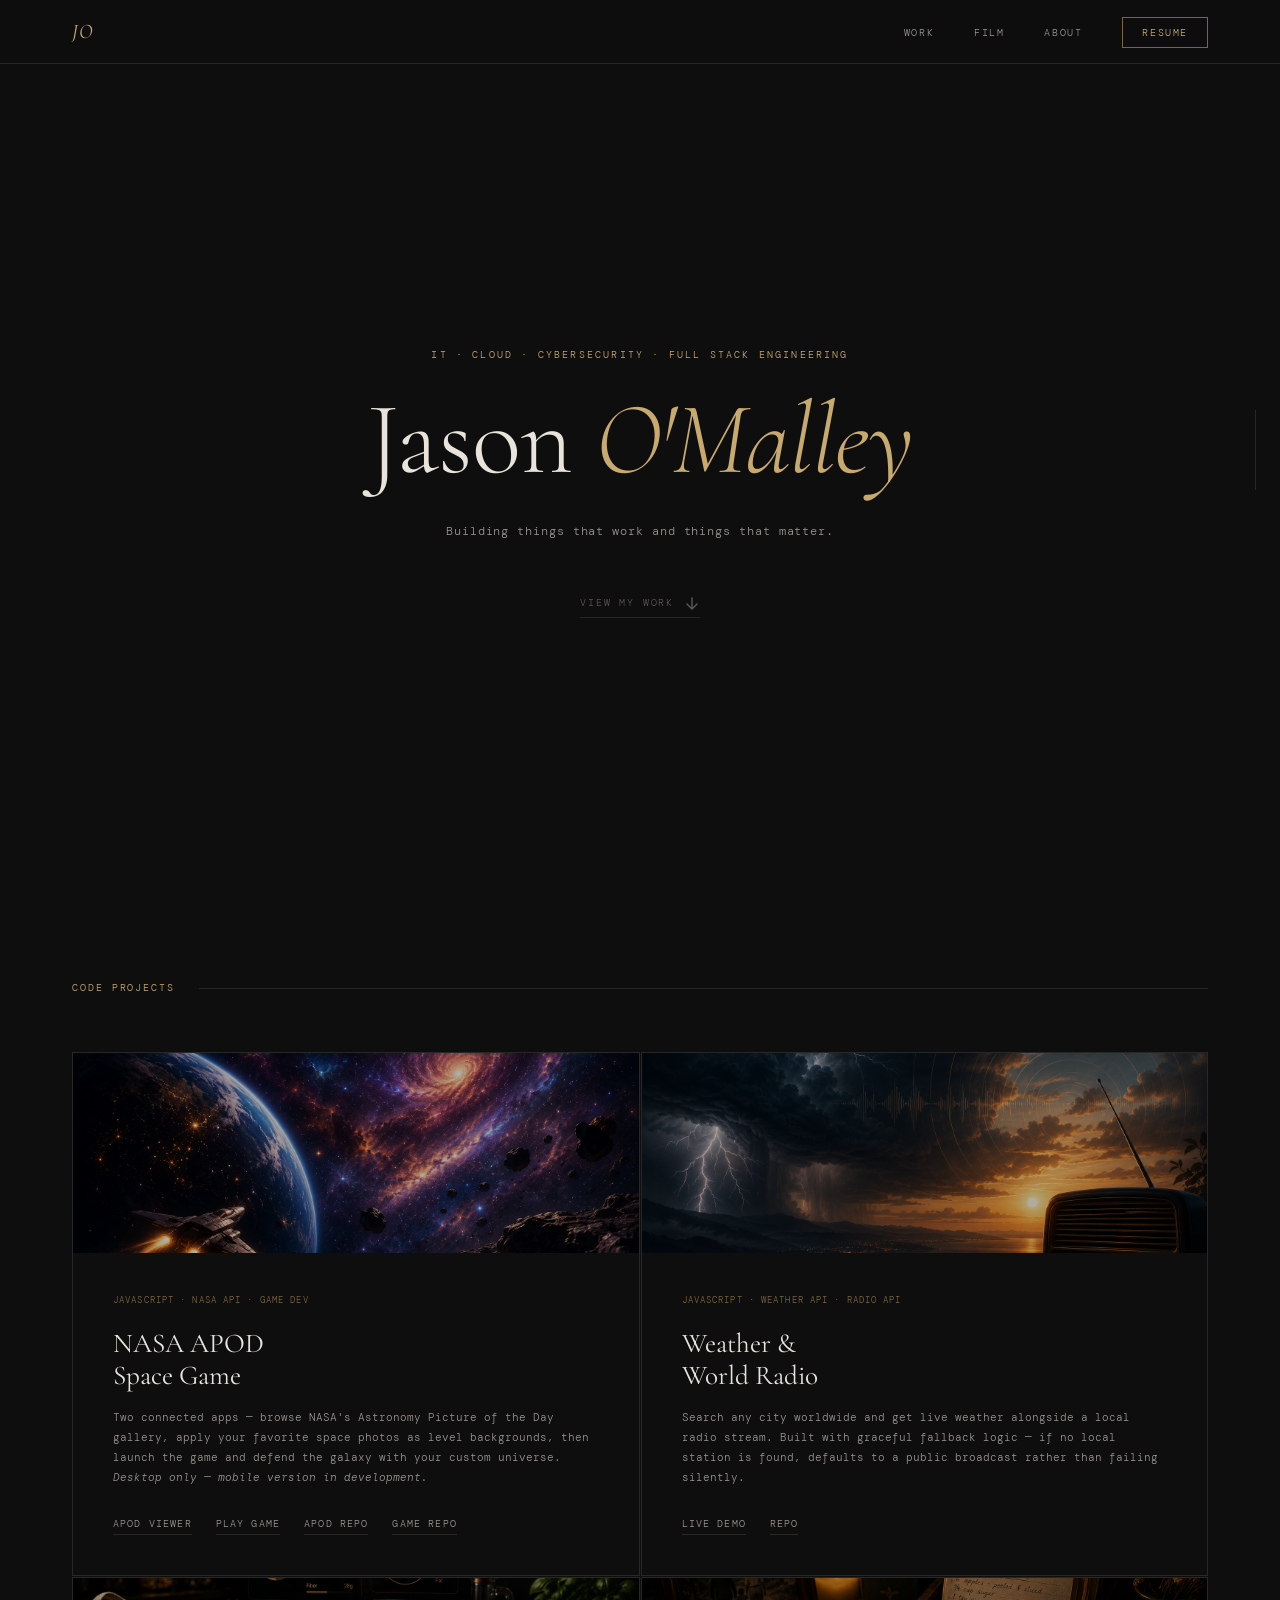
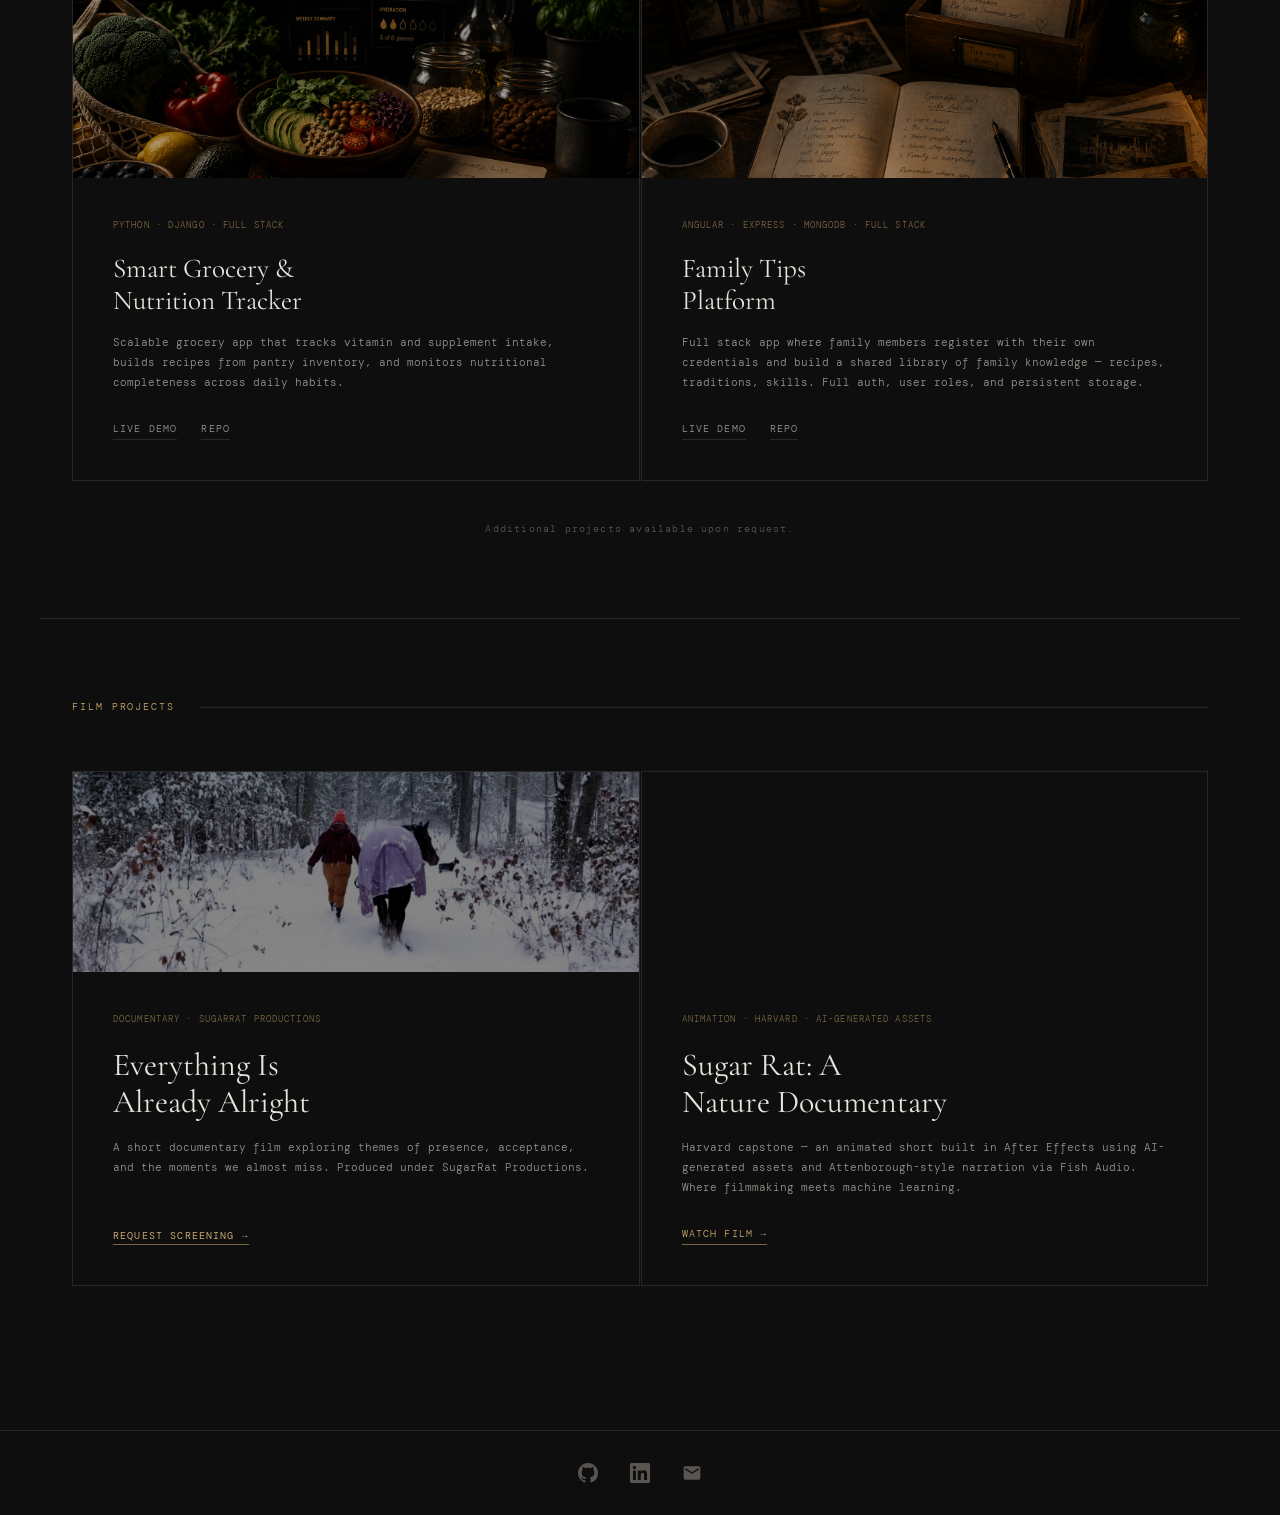
==== index.html @ 6522c32c "Update project card thumbnails with new classes" ====
<!DOCTYPE html>
<html lang="en">
<head>
  <meta charset="UTF-8">
  <link rel="icon" href="data:image/svg+xml,<svg xmlns='http://www.w3.org/2000/svg' viewBox='0 0 100 100'><rect width='100' height='100' fill='%230e0e0e'/><text y='.9em' font-size='75' font-family='serif' font-style='italic' fill='%23c8a96e' x='5'>JO</text></svg>"> 
  <title>Jason O'Malley — Developer & Creative</title>
  <meta property="og:title" content="Jason O'Malley — Developer & Creative">
  <meta property="og:description" content="Full Stack Developer & Creative Technologist. Building things that work and things that matter.">
  <meta property="og:image" content="https://jason-omalley.com/images/headshot.jpg">
  <meta property="og:url" content="https://jason-omalley.com">
  <meta name="twitter:card" content="summary_large_image">
  <link rel="preconnect" href="https://fonts.googleapis.com">
  <link href="https://fonts.googleapis.com/css2?family=Cormorant+Garamond:ital,wght@0,300;0,400;0,600;1,300;1,400&family=DM+Mono:wght@300;400;500&display=swap" rel="stylesheet">
  <link rel="stylesheet" href="css/style.css">
</head>
<body>

  <!-- Nav -->
  <nav id="navbar">
    <div class="nav-inner">
      <a href="index.html" class="nav-logo">JO</a>
      <ul class="nav-links">
        <li><a href="#code" class="nav-link">Work</a></li>
        <li><a href="#film" class="nav-link">Film</a></li>
        <li><a href="about.html" class="nav-link">About</a></li>
        <li><a href="resume/resume.pdf" target="_blank" class="nav-link nav-resume">Resume</a></li>
      </ul>
      <button class="nav-toggle" aria-label="Toggle menu">
        <span></span><span></span><span></span>
      </button>
    </div>
  </nav>

  <!-- Scroll indicator -->
  <div class="scroll-indicator">
    <div class="scroll-track">
      <div class="scroll-thumb" id="scrollThumb"></div>
    </div>
  </div>

  <!-- Hero -->
  <section class="hero" id="top">
    <div class="hero-content">
      <p class="hero-eyebrow">IT · CLOUD · CYBERSECURITY · FULL STACK ENGINEERING</p>
      <h1 class="hero-name">Jason <em>O'Malley</em></h1>
      <p class="hero-sub">Building things that work and things that matter.</p>
      <a href="#code" class="hero-scroll-cta">
        <span>View my work</span>
        <svg width="16" height="16" viewBox="0 0 16 16" fill="none">
          <path d="M8 3v10M3 9l5 5 5-5" stroke="currentColor" stroke-width="1.5" stroke-linecap="round" stroke-linejoin="round"/>
        </svg>
      </a>
    </div>
  </section>

  <!-- Code Projects -->
  <section class="projects-section" id="code">
    <div class="section-label">
      <span class="label-text">Code Projects</span>
      <div class="label-line"></div>
    </div>

    <div class="projects-grid">

      <article class="project-card project-card--thumb">
        <div class="card-thumb" style="background-image: url('images/space-thumb.png')"></div>
        <div class="card-inner">
          <div class="card-front">
            <div class="project-meta">JavaScript · NASA API · Game Dev</div>
            <h3 class="project-title">NASA APOD<br>Space Game</h3>
            <p class="project-desc">Two connected apps — browse NASA's Astronomy Picture of the Day gallery, apply your favorite space photos as level backgrounds, then launch the game and defend the galaxy with your custom universe. <em>Desktop only — mobile version in development.</em></p>
            <div class="project-links">
              <a href="https://sebastianomalley.github.io/apod-viewer" target="_blank" class="plink plink-gh">APOD Viewer</a>
              <a href="https://sebastianomalley.github.io/space-game" target="_blank" class="plink plink-gh">Play Game</a>
              <a href="https://github.com/sebastianomalley/apod-viewer" target="_blank" class="plink plink-gh">APOD Repo</a>
              <a href="https://github.com/sebastianomalley/space-game" target="_blank" class="plink plink-gh">Game Repo</a>
            </div>
          </div>
        </div>
      </article>

      <article class="project-card project-card--thumb">
        <div class="card-thumb" style="background-image: url('images/weather-thumb.png')"></div>
        <div class="card-inner">
          <div class="card-front">
            <div class="project-meta">JavaScript · Weather API · Radio API</div>
            <h3 class="project-title">Weather &<br>World Radio</h3>
            <p class="project-desc">Search any city worldwide and get live weather alongside a local radio stream. Built with graceful fallback logic — if no local station is found, defaults to a public broadcast rather than failing silently.</p>
            <div class="project-links">
              <a href="https://sebastianomalley.github.io/weather-music" target="_blank" class="plink plink-gh">Live Demo</a>
              <a href="https://github.com/sebastianomalley/weather-music" target="_blank" class="plink plink-gh">Repo</a>
            </div>
          </div>
        </div>
      </article>

        <article class="project-card project-card--thumb">
          <div class="card-thumb" style="background-image: url('images/nourishmate-thumb.png')"></div>
          <div class="card-inner">
            <div class="card-front">
              <div class="project-meta">Python · Django · Full Stack</div>
              <h3 class="project-title">Smart Grocery &<br>Nutrition Tracker</h3>
              <p class="project-desc">Scalable grocery app that tracks vitamin and supplement intake, builds recipes from pantry inventory, and monitors nutritional completeness across daily habits.</p>
              <div class="project-links">
                <a href="https://nourishmate-2iim.onrender.com" target="_blank" class="plink plink-gh">Live Demo</a>
                <a href="https://github.com/sebastianomalley/nourishmate" target="_blank" class="plink plink-gh">Repo</a>
              </div>
            </div>
          </div>
        </article>

      <article class="project-card project-card--thumb">
        <div class="card-thumb" style="background-image: url('images/familytips-thumb.png')"></div>
        <div class="card-inner">
          <div class="card-front">
            <div class="project-meta">Angular · Express · MongoDB · Full Stack</div>
            <h3 class="project-title">Family Tips<br>Platform</h3>
            <p class="project-desc">Full stack app where family members register with their own credentials and build a shared library of family knowledge — recipes, traditions, skills. Full auth, user roles, and persistent storage.</p>
            <div class="project-links">
              <a href="https://family-tips-app.onrender.com" target="_blank" class="plink plink-gh">Live Demo</a>
              <a href="https://github.com/sebastianomalley/family-tips-app" target="_blank" class="plink plink-gh">Repo</a>
            </div>
          </div>
        </div>
      </article>

    </div>
    <p class="projects-note">Additional projects available upon request.</p>
  </section>

  <!-- Film Projects -->
  <section class="projects-section film-section" id="film">
    <div class="section-label">
      <span class="label-text">Film Projects</span>
      <div class="label-line"></div>
    </div>

    <div class="projects-grid projects-grid--film">

      <article class="project-card project-card--film project-card--thumb">
        <div class="card-thumb film-thumb--eiaa" style="background-image: url('images/eiaa-thumb.webp')"></div>
        <div class="card-inner">
          <div class="card-front">
            <div class="project-meta">Documentary · SugarRat Productions</div>
            <h3 class="project-title">Everything Is<br>Already Alright</h3>
            <p class="project-desc">A short documentary film exploring themes of presence, acceptance, and the moments we almost miss. Produced under SugarRat Productions.</p>
            <div class="project-links">
              <button class="plink plink-modal" id="screeningBtn">Request Screening →</button>
            </div>
          </div>
        </div>
      </article>

      <article class="project-card project-card--film project-card--thumb">
        <div class="card-thumb film-thumb--sugarrat" style="background-image: url('https://img.youtube.com/vi/1ZAoogHaFr8/maxresdefault.jpg')"></div>
        <div class="card-inner">
          <div class="card-front">
            <div class="project-meta">Animation · Harvard · AI-Generated Assets</div>
            <h3 class="project-title">Sugar Rat: A<br>Nature Documentary</h3>
            <p class="project-desc">Harvard capstone — an animated short built in After Effects using AI-generated assets and Attenborough-style narration via Fish Audio. Where filmmaking meets machine learning.</p>
            <div class="project-links">
              <a href="https://www.youtube.com/watch?v=1ZAoogHaFr8" target="_blank" class="plink">Watch Film →</a>
            </div>
          </div>
        </div>
      </article>

    </div>
  </section>

  <!-- Screening Request Modal -->
  <div class="modal-overlay" id="screeningModal" aria-hidden="true" role="dialog" aria-labelledby="modalTitle">
    <div class="modal">
      <button class="modal-close" id="modalClose" aria-label="Close modal">✕</button>
      <p class="modal-eyebrow">Request a Private Screening</p>
      <h3 class="modal-title" id="modalTitle">Everything Is<br>Already Alright</h3>
      <p class="modal-desc">Leave your name and email and Jason will send you a private link within 24 hours.</p>
      <form class="modal-form" id="screeningForm" action="https://api.web3forms.com/submit" method="POST">
        <input type="hidden" name="access_key" value="52fb4f5c-e107-43de-b394-8b9e88a016b4">
        <input type="hidden" name="subject" value="Private Screening Request — Jason O'Malley Portfolio">
        <input class="modal-input" type="text" name="name" placeholder="Your Name" required>
        <input class="modal-input" type="email" name="email" placeholder="Your Email" required>
        <button class="modal-submit" type="submit">Send Request</button>
      </form>
      <div class="modal-success" id="screeningSuccess" aria-live="polite">
        <p class="modal-success-title">You're on the list.</p>
        <p class="modal-success-sub">Jason will be in touch within 24 hours.</p>
      </div>
    </div>
  </div>

  <!-- Contact Modal -->
  <div class="modal-overlay" id="contactModal" aria-hidden="true" role="dialog" aria-labelledby="contactTitle">
    <div class="modal">
      <button class="modal-close" id="contactClose" aria-label="Close modal">✕</button>
      <p class="modal-eyebrow">Get in Touch</p>
      <h3 class="modal-title" id="contactTitle">Let's Connect!</h3>
      <p class="modal-desc" id="contactDesc">Send a message and Jason will get back to you within 48 hours.</p>
      <form class="modal-form" id="contactForm" action="https://api.web3forms.com/submit" method="POST">
        <input type="hidden" name="access_key" value="52fb4f5c-e107-43de-b394-8b9e88a016b4">
        <input type="hidden" name="subject" value="Portfolio Contact — Jason O'Malley">
        <input class="modal-input" type="text" name="name" placeholder="Your Name" required>
        <input class="modal-input" type="email" name="email" placeholder="Your Email" required>
        <textarea class="modal-input modal-textarea" name="message" placeholder="Your message..." rows="4" required></textarea>
        <button class="modal-submit" type="submit">Send Message</button>
      </form>
      <div class="modal-success" id="contactSuccess" aria-live="polite">
        <p class="modal-success-title">Message sent.</p>
        <p class="modal-success-sub">Jason will be in touch within 48 hours.</p>
      </div>
    </div>
  </div>

  <!-- Footer -->
  <footer>
    <div class="footer-inner">
      <div class="footer-links">
        <a href="https://github.com/sebastianomalley" target="_blank" aria-label="GitHub">
          <svg width="20" height="20" viewBox="0 0 24 24" fill="currentColor"><path d="M12 0C5.37 0 0 5.37 0 12c0 5.31 3.435 9.795 8.205 11.385.6.105.825-.255.825-.57 0-.285-.015-1.23-.015-2.235-3.015.555-3.795-.735-4.035-1.41-.135-.345-.72-1.41-1.23-1.695-.42-.225-1.02-.78-.015-.795.945-.015 1.62.87 1.845 1.23 1.08 1.815 2.805 1.305 3.495.99.105-.78.42-1.305.765-1.605-2.67-.3-5.46-1.335-5.46-5.925 0-1.305.465-2.385 1.23-3.225-.12-.3-.54-1.53.12-3.18 0 0 1.005-.315 3.3 1.23.96-.27 1.98-.405 3-.405s2.04.135 3 .405c2.295-1.56 3.3-1.23 3.3-1.23.66 1.65.24 2.88.12 3.18.765.84 1.23 1.905 1.23 3.225 0 4.605-2.805 5.625-5.475 5.925.435.375.81 1.095.81 2.22 0 1.605-.015 2.895-.015 3.3 0 .315.225.69.825.57A12.02 12.02 0 0 0 24 12c0-6.63-5.37-12-12-12z"/></svg>
        </a>
        <a href="https://linkedin.com/in/jasonaomalley" target="_blank" aria-label="LinkedIn">
          <svg width="20" height="20" viewBox="0 0 24 24" fill="currentColor"><path d="M20.447 20.452h-3.554v-5.569c0-1.328-.027-3.037-1.852-3.037-1.853 0-2.136 1.445-2.136 2.939v5.667H9.351V9h3.414v1.561h.046c.477-.9 1.637-1.85 3.37-1.85 3.601 0 4.267 2.37 4.267 5.455v6.286zM5.337 7.433a2.062 2.062 0 0 1-2.063-2.065 2.064 2.064 0 1 1 2.063 2.065zm1.782 13.019H3.555V9h3.564v11.452zM22.225 0H1.771C.792 0 0 .774 0 1.729v20.542C0 23.227.792 24 1.771 24h20.451C23.2 24 24 23.227 24 22.271V1.729C24 .774 23.2 0 22.222 0h.003z"/></svg>
        </a>
        <a href="#" id="contactBtn" aria-label="Email">
          <svg width="20" height="20" viewBox="0 0 24 24" fill="currentColor"><path d="M20 4H4c-1.1 0-2 .9-2 2v12c0 1.1.9 2 2 2h16c1.1 0 2-.9 2-2V6c0-1.1-.9-2-2-2zm0 4l-8 5-8-5V6l8 5 8-5v2z"/></svg>
        </a>
      </div>
    </div>
  </footer>

  <script src="js/main.js"></script>
</body>
</html>
---- css/style.css ----
/* =====================
   TOKENS
===================== */
:root {
  --bg:           #0e0e0e;
  --surface:      #161616;
  --surface-2:    #1c1c1c;
  --border:       #272727;
  --accent:       #c8a96e;
  --accent-dim:   #7a6540;
  --text:         #e8e4dc;
  --text-dim:     #9b9590;
  --text-muted:   #5a5550;
  --nav-h:        64px;
  --max-w:        1200px;
  --gap:          1px;
}

/* =====================
   RESET
===================== */
*, *::before, *::after { box-sizing: border-box; margin: 0; padding: 0; }
html { scroll-behavior: smooth; }

body {
  background: var(--bg);
  color: var(--text);
  font-family: 'DM Mono', monospace;
  font-weight: 300;
  font-size: 14px;
  line-height: 1.7;
  overflow-x: hidden;
}

a { color: inherit; text-decoration: none; }
img { display: block; max-width: 100%; }

/* =====================
   NAV
===================== */
#navbar {
  position: fixed;
  top: 0; left: 0; right: 0;
  z-index: 100;
  height: var(--nav-h);
  background: rgba(14,14,14,0.92);
  backdrop-filter: blur(12px);
  border-bottom: 1px solid var(--border);
}

.nav-inner {
  max-width: var(--max-w);
  margin: 0 auto;
  padding: 0 2rem;
  height: 100%;
  display: flex;
  align-items: center;
  justify-content: space-between;
}

.nav-logo {
  font-family: 'Cormorant Garamond', serif;
  font-size: 1.3rem;
  font-weight: 400;
  font-style: italic;
  color: var(--accent);
  letter-spacing: 0.05em;
}

.nav-links {
  list-style: none;
  display: flex;
  gap: 2.5rem;
  align-items: center;
}

.nav-link {
  font-size: 0.65rem;
  letter-spacing: 0.15em;
  text-transform: uppercase;
  color: var(--text-dim);
  transition: color 0.2s;
}

.nav-link:hover,
.nav-active { color: var(--accent); }

.nav-resume {
  padding: 0.5rem 1.2rem;
  border: 1px solid var(--accent-dim);
  color: var(--accent);
  transition: background 0.2s, border-color 0.2s;
}

.nav-resume:hover {
  background: var(--accent);
  color: var(--bg);
  border-color: var(--accent);
}

.nav-toggle {
  display: none;
  flex-direction: column;
  gap: 5px;
  background: none;
  border: none;
  cursor: pointer;
  padding: 4px;
}

.nav-toggle span {
  display: block;
  width: 22px;
  height: 1px;
  background: var(--text-dim);
  transition: all 0.25s;
}

/* =====================
   SCROLL INDICATOR
===================== */
.scroll-indicator {
  position: fixed;
  right: 1.5rem;
  top: 50%;
  transform: translateY(-50%);
  z-index: 90;
  display: flex;
  flex-direction: column;
  align-items: center;
  gap: 0.5rem;
}

.scroll-track {
  width: 1px;
  height: 80px;
  background: var(--border);
  position: relative;
  overflow: hidden;
}

.scroll-thumb {
  position: absolute;
  top: 0;
  left: 0;
  width: 100%;
  background: var(--accent);
  transition: height 0.1s linear;
}

/* =====================
   HERO
===================== */
.hero {
  min-height: 100vh;
  display: flex;
  align-items: center;
  justify-content: center;
  padding: calc(var(--nav-h) + 4rem) 2rem 4rem;
  position: relative;
  text-align: center;
}

.hero-content {
  max-width: 600px;
}

.hero-eyebrow {
  font-size: 0.62rem;
  letter-spacing: 0.22em;
  text-transform: uppercase;
  color: var(--accent);
  margin-bottom: 1.5rem;
  opacity: 0;
  animation: fadeUp 0.7s 0.2s forwards;
}

.hero-name {
  font-family: 'Cormorant Garamond', serif;
  font-size: clamp(3.5rem, 8vw, 7rem);
  font-weight: 300;
  line-height: 1.0;
  letter-spacing: -0.01em;
  margin-bottom: 2.0rem;
  opacity: 0;
  animation: fadeUp 0.7s 0.4s forwards;
}

.hero-name em {
  font-style: italic;
  color: var(--accent);
}

.hero-sub {
  font-size: 0.72rem;
  color: var(--text-dim);
  letter-spacing: 0.08em;
  margin-bottom: 3rem;
  opacity: 0;
  animation: fadeUp 0.7s 0.6s forwards;
}

.hero-scroll-cta {
  display: inline-flex;
  align-items: center;
  gap: 0.6rem;
  font-size: 0.62rem;
  letter-spacing: 0.18em;
  text-transform: uppercase;
  color: var(--text-muted);
  border-bottom: 1px solid var(--border);
  padding-bottom: 0.3rem;
  transition: color 0.2s, border-color 0.2s;
  opacity: 0;
  animation: fadeUp 0.7s 0.8s forwards;
}

.hero-scroll-cta:hover {
  color: var(--accent);
  border-color: var(--accent-dim);
}

.hero-line {
  position: absolute;
  bottom: 0;
  left: 50%;
  transform: translateX(-50%);
  width: 1px;
  height: 60px;
  background: linear-gradient(to bottom, transparent, var(--border));
}

/* =====================
   PROJECT SECTIONS
===================== */
.projects-section {
  max-width: var(--max-w);
  margin: 0 auto;
  padding: 5rem 2rem;
}

.film-section {
  border-top: 1px solid var(--border);
}

.section-label {
  display: flex;
  align-items: center;
  gap: 1.5rem;
  margin-bottom: 3.5rem;
}

.label-text {
  font-size: 0.6rem;
  letter-spacing: 0.2em;
  text-transform: uppercase;
  color: var(--accent);
  white-space: nowrap;
}

.label-line {
  flex: 1;
  height: 1px;
  background: var(--border);
}

/* =====================
   PROJECT GRID
===================== */
.projects-grid {
  display: grid;
  grid-template-columns: repeat(2, 1fr);
  gap: 1px;
  background: var(--bg);
  border: none;
}

.projects-grid--film {
  grid-template-columns: repeat(2, 1fr);
}

.project-card {
  background: var(--bg);
  transition: background 0.25s;
  position: relative;
  overflow: hidden;
  border: 1px solid var(--border);
}

.project-card::after {
  content: '';
  position: absolute;
  bottom: 0; left: 0;
  width: 100%;
  height: 2px;
  background: var(--accent);
  transform: scaleX(0);
  transform-origin: left;
  transition: transform 0.3s ease;
}

.project-card:hover { background: var(--surface); }
.project-card:hover::after { transform: scaleX(1); }

.card-inner {
  padding: 2.5rem;
  height: 100%;
  display: flex;
  flex-direction: column;
}

.card-front {
  display: flex;
  flex-direction: column;
  height: 100%;
}

.project-meta {
  font-size: 0.58rem;
  letter-spacing: 0.12em;
  text-transform: uppercase;
  color: var(--accent-dim);
  margin-bottom: 1.2rem;
}

.project-title {
  font-family: 'Cormorant Garamond', serif;
  font-size: 1.7rem;
  font-weight: 400;
  line-height: 1.15;
  margin-bottom: 1rem;
  color: var(--text);
}

.project-desc {
  font-size: 0.68rem;
  line-height: 1.85;
  color: var(--text-dim);
  flex: 1;
  margin-bottom: 1.8rem;
}

.projects-note {
  font-size: 0.62rem;
  letter-spacing: 0.12em;
  color: var(--text-muted);
  text-align: center;
  padding-top: 2.5rem;
}

.project-links {
  display: flex;
  gap: 1.5rem;
  margin-top: auto;
}

.plink {
  font-size: 0.6rem;
  letter-spacing: 0.12em;
  text-transform: uppercase;
  color: var(--accent);
  border-bottom: 1px solid var(--accent-dim);
  padding-bottom: 2px;
  transition: border-color 0.2s, color 0.2s;
}

.plink:hover { border-color: var(--accent); }

.plink-gh { color: var(--text-dim); border-color: var(--border); }
.plink-gh:hover { color: var(--accent); border-color: var(--accent-dim); }

.project-card--film .project-title {
  font-size: 2rem;
}

/* =====================
   FOOTER
===================== */
footer {
  border-top: 1px solid var(--border);
  padding: 2rem;
  margin-top: 4rem;
}

.footer-inner {
  max-width: var(--max-w);
  margin: 0 auto;
  display: flex;
  justify-content: space-between;
  align-items: center;
  flex-wrap: wrap;
  gap: 1rem;
}

.footer-name {
  font-family: 'Cormorant Garamond', serif;
  font-size: 0.9rem;
  font-style: italic;
  color: var(--text-muted);
}

.footer-links {
  display: flex;
  gap: 2rem;
}

.footer-links a {
  font-size: 0.6rem;
  letter-spacing: 0.12em;
  text-transform: uppercase;
  color: var(--text-muted);
  transition: color 0.2s;
}

.footer-links a:hover { color: var(--accent); }

/* =====================
   ABOUT PAGE
===================== */
.about-page {
  padding-top: var(--nav-h);
}

.about-main {
  max-width: 900px;
  margin: 0 auto;
  padding: 5rem 2rem 4rem;
}

.about-hero {
  display: grid;
  grid-template-columns: 280px 1fr;
  gap: 4rem;
  align-items: end;
  margin-bottom: 5rem;
  padding-bottom: 4rem;
  border-bottom: 1px solid var(--border);
}

.about-photo-wrap {
  aspect-ratio: 3/4;
  overflow: hidden;
  background: var(--surface);
  border: 1px solid var(--border);
}

.about-photo {
  width: 100%;
  height: 100%;
  object-fit: cover;
  object-position: top;
  filter: grayscale(20%);
  transition: filter 0.4s;
}

.about-photo:hover { filter: grayscale(0%); }

.about-intro {
  padding-bottom: 1rem;
}

.about-name {
  font-family: 'Cormorant Garamond', serif;
  font-size: clamp(3rem, 6vw, 5.5rem);
  font-weight: 300;
  line-height: 1.0;
  margin-bottom: 1.2rem;
}

.about-name em {
  font-style: italic;
  color: var(--accent);
}

.about-tagline {
  font-size: 0.75rem;
  color: var(--text-dim);
  line-height: 1.7;
  max-width: 38ch;
}

.about-body {
  display: flex;
  flex-direction: column;
  gap: 3.5rem;
}

.about-block {
  display: grid;
  grid-template-columns: 160px 1fr;
  gap: 3rem;
  padding-bottom: 3.5rem;
  border-bottom: 1px solid var(--border);
}

.about-block:last-of-type {
  border-bottom: none;
}

.about-block-label {
  font-size: 0.58rem;
  letter-spacing: 0.2em;
  text-transform: uppercase;
  color: var(--accent);
  padding-top: 0.3rem;
}

.about-block-content p {
  font-size: 0.72rem;
  line-height: 1.95;
  color: var(--text-dim);
  margin-bottom: 1rem;
}

.about-block-content p:last-child { margin-bottom: 0; }

.skills-grid {
  display: flex;
  flex-direction: column;
  gap: 1.5rem;
}

.skill-group-label {
  font-size: 0.58rem;
  letter-spacing: 0.15em;
  text-transform: uppercase;
  color: var(--text-muted);
  margin-bottom: 0.4rem;
}

.skill-items {
  font-size: 0.7rem;
  color: var(--text-dim);
  line-height: 1.7;
}

.about-links {
  display: flex;
  gap: 2rem;
  flex-wrap: wrap;
  padding-top: 1rem;
}

.about-cta {
  font-size: 0.62rem;
  letter-spacing: 0.15em;
  text-transform: uppercase;
  color: var(--accent);
  border-bottom: 1px solid var(--accent-dim);
  padding-bottom: 2px;
  transition: border-color 0.2s;
}

.about-cta:hover { border-color: var(--accent); }

/* =====================
   ANIMATIONS
===================== */
@keyframes fadeUp {
  from { opacity: 0; transform: translateY(16px); }
  to   { opacity: 1; transform: translateY(0); }
}

.reveal {
  opacity: 0;
  transform: translateY(20px);
  transition: opacity 0.6s ease, transform 0.6s ease;
}

.reveal.visible {
  opacity: 1;
  transform: translateY(0);
}

/* =====================
   RESPONSIVE
===================== */
@media (max-width: 900px) {
  .projects-grid { grid-template-columns: repeat(2, 1fr); }
  .projects-grid--film { grid-template-columns: 1fr; }
  .about-hero { grid-template-columns: 200px 1fr; gap: 2.5rem; }
  .about-block { grid-template-columns: 120px 1fr; gap: 2rem; }
}

@media (max-width: 640px) {
  :root { --nav-h: 56px; }

  .nav-links { display: none; flex-direction: column; gap: 1.5rem; position: fixed; top: var(--nav-h); left: 0; right: 0; background: var(--bg); border-bottom: 1px solid var(--border); padding: 2rem; }
  .nav-links.open { display: flex; }
  .nav-toggle { display: flex; }

  .projects-grid,
  .projects-grid--film { grid-template-columns: 1fr; }

  .scroll-indicator { display: none; }

  .about-hero { grid-template-columns: 1fr; gap: 2rem; }
  .about-photo-wrap { max-width: 240px; }
  .about-block { grid-template-columns: 1fr; gap: 1rem; }

  .footer-inner { flex-direction: column; align-items: flex-start; }

  .projects-section { padding: 3.5rem 1.2rem; }
  .about-main { padding: 3rem 1.2rem; }
   .hero {
    padding: calc(var(--nav-h) + 0.25rem) 1.5rem 0.5rem;
    min-height: unset;
  }
}

/* =====================
   MODAL
===================== */
.modal-overlay {
  display: none;
  position: fixed;
  inset: 0;
  z-index: 200;
  background: rgba(0, 0, 0, 0.85);
  backdrop-filter: blur(8px);
  align-items: center;
  justify-content: center;
}

.modal-overlay.is-open {
  display: flex;
}

.modal {
  background: var(--surface);
  border: 1px solid var(--border);
  padding: 3rem;
  max-width: 480px;
  width: 90%;
  position: relative;
}

.modal-close {
  position: absolute;
  top: 1.2rem;
  right: 1.5rem;
  background: none;
  border: none;
  color: var(--text-muted);
  font-size: 1rem;
  cursor: pointer;
  transition: color 0.2s;
  line-height: 1;
  padding: 0.2rem;
}

.modal-close:hover { color: var(--accent); }

.modal-eyebrow {
  font-size: 0.6rem;
  letter-spacing: 0.2em;
  text-transform: uppercase;
  color: var(--accent);
  margin-bottom: 1rem;
}

.modal-title {
  font-family: 'Cormorant Garamond', serif;
  font-size: 1.8rem;
  font-weight: 300;
  line-height: 1.2;
  color: var(--text);
  margin-bottom: 0.8rem;
}

.modal-desc {
  font-size: 0.68rem;
  color: var(--text-dim);
  line-height: 1.8;
  margin-bottom: 2rem;
}

.modal-form {
  display: flex;
  flex-direction: column;
  gap: 1rem;
}

.modal-input {
  width: 100%;
  background: var(--bg);
  border: 1px solid var(--border);
  padding: 0.9rem 1rem;
  color: var(--text);
  font-family: 'DM Mono', monospace;
  font-size: 0.7rem;
  outline: none;
  transition: border-color 0.2s;
}

.modal-input:focus { border-color: var(--accent-dim); }
.modal-input::placeholder { color: var(--text-muted); }

.modal-submit {
  width: 100%;
  background: var(--accent);
  color: var(--bg);
  border: none;
  padding: 1rem;
  font-family: 'DM Mono', monospace;
  font-size: 0.65rem;
  letter-spacing: 0.15em;
  text-transform: uppercase;
  cursor: pointer;
  transition: opacity 0.2s;
  margin-top: 0.5rem;
}

.modal-submit:hover { opacity: 0.85; }

.modal-success {
  display: none;
  text-align: center;
  padding: 2rem 0;
}

.modal-success.is-visible { display: block; }

.modal-success-title {
  font-family: 'Cormorant Garamond', serif;
  font-size: 1.5rem;
  font-style: italic;
  color: var(--accent);
  margin-bottom: 0.8rem;
}

.modal-success-sub {
  font-size: 0.68rem;
  color: var(--text-dim);
}

.modal-textarea {
  resize: vertical;
  min-height: 100px;
}

/* Screening button styled like a link */
.plink-modal {
  background: none;
  border: none;
  border-bottom: 1px solid var(--accent-dim);
  padding: 0 0 2px 0;
  cursor: pointer;
  font-family: 'DM Mono', monospace;
}

/* =====================
   FOOTER ICONS
===================== */
.footer-links a {
  color: var(--text-muted);
  transition: color 0.2s;
  display: flex;
  align-items: center;
}

.footer-links a:hover { color: var(--accent); }

.footer-inner {
  justify-content: center;
}

/* =====================
   FILM CARD THUMBNAIL
===================== */
.project-card--thumb {
  display: flex;
  flex-direction: column;
}

.card-thumb {
  width: 100%;
  height: 200px;
  background-size: cover;
  background-position: center;
  filter: brightness(0.7);
  transition: filter 0.3s ease;
  flex-shrink: 0;
}

.project-card--thumb:hover .card-thumb {
  filter: brightness(0.9);
}

/* =====================
   FILM THUMBNAIL GRADING
===================== */

/* Documentary — tame snow and cool whites */
.film-thumb--eiaa {
  filter:
    brightness(0.52)
    contrast(1.18)
    saturate(0.72)
    sepia(0.08);
}

/* Sugar Rat — already dark, just refine it */
.film-thumb--sugarrat {
  filter:
    brightness(0.68)
    contrast(1.10)
    saturate(0.82);
}

/* Hover states */
.project-card--film:hover .film-thumb--eiaa {
  filter:
    brightness(0.66)
    contrast(1.14)
    saturate(0.78)
    sepia(0.05);
}

.project-card--film:hover .film-thumb--sugarrat {
  filter:
    brightness(0.80)
    contrast(1.06)
    saturate(0.88);
}
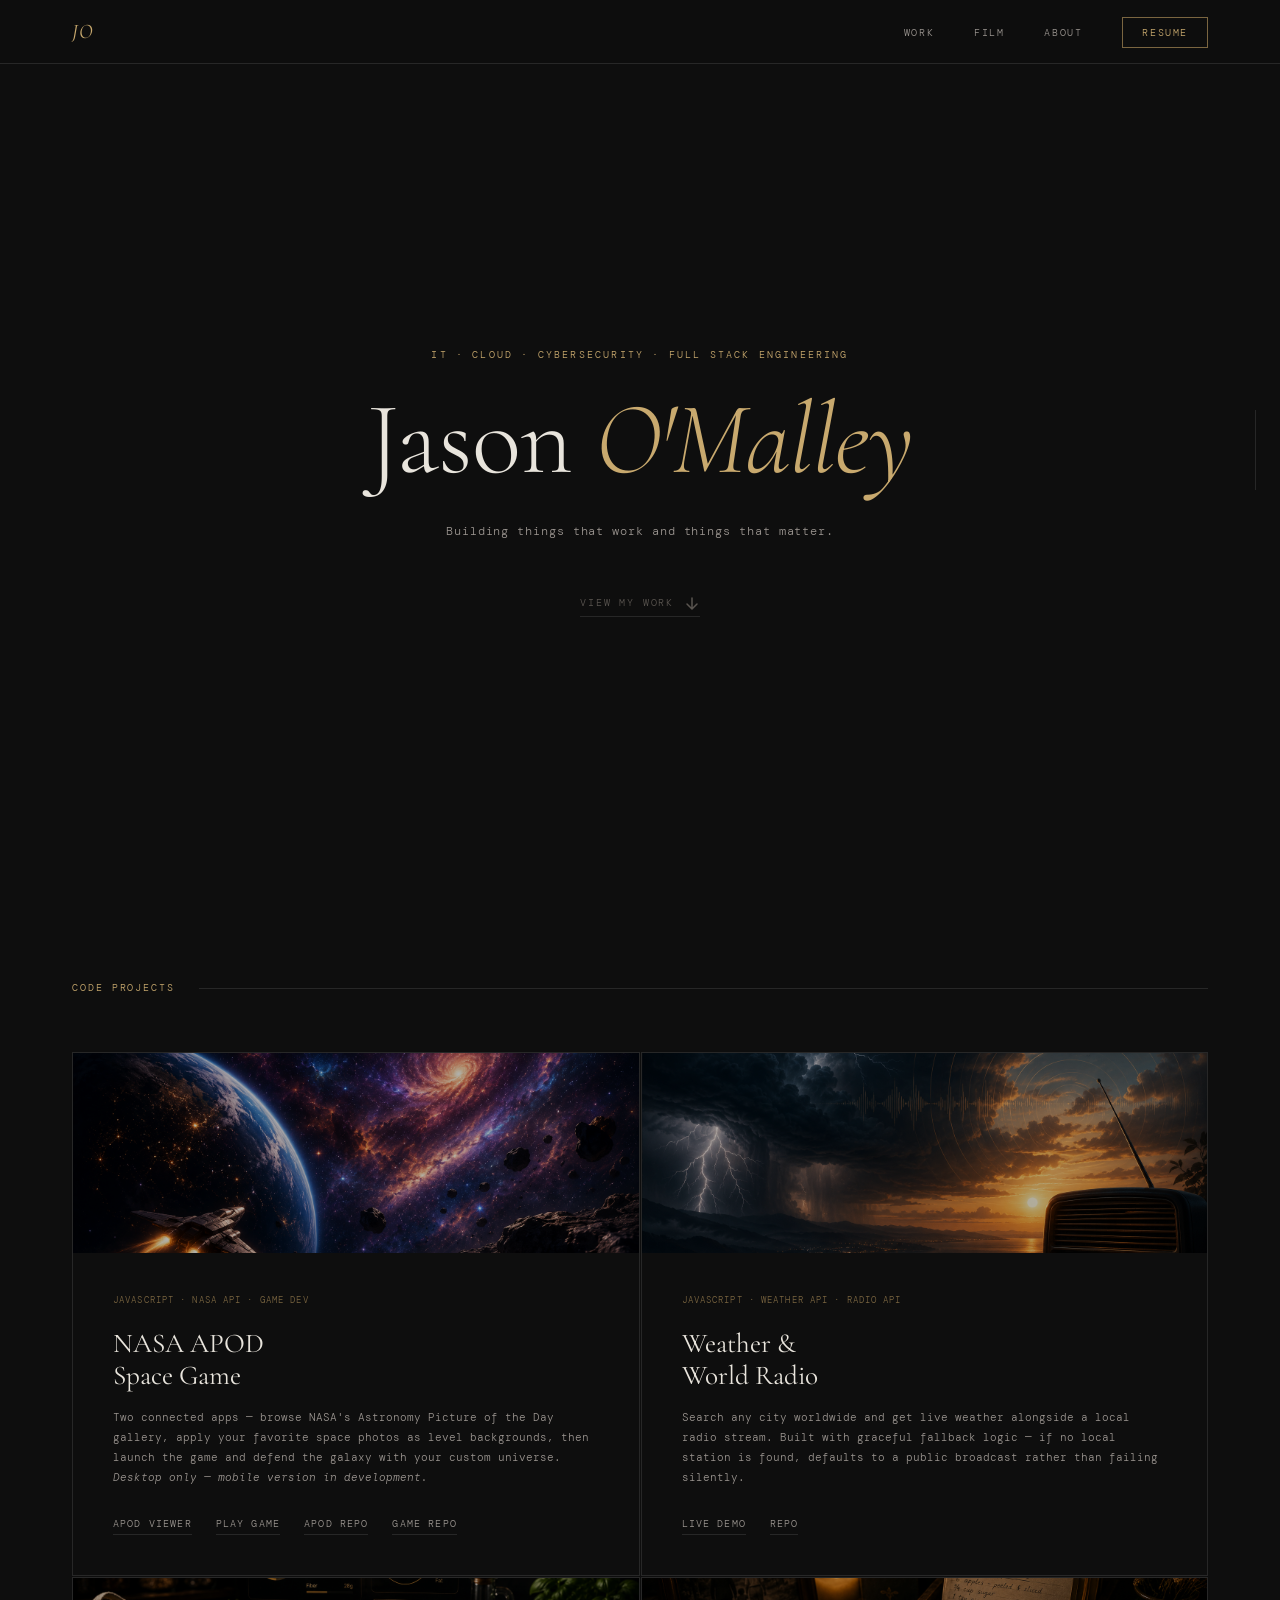
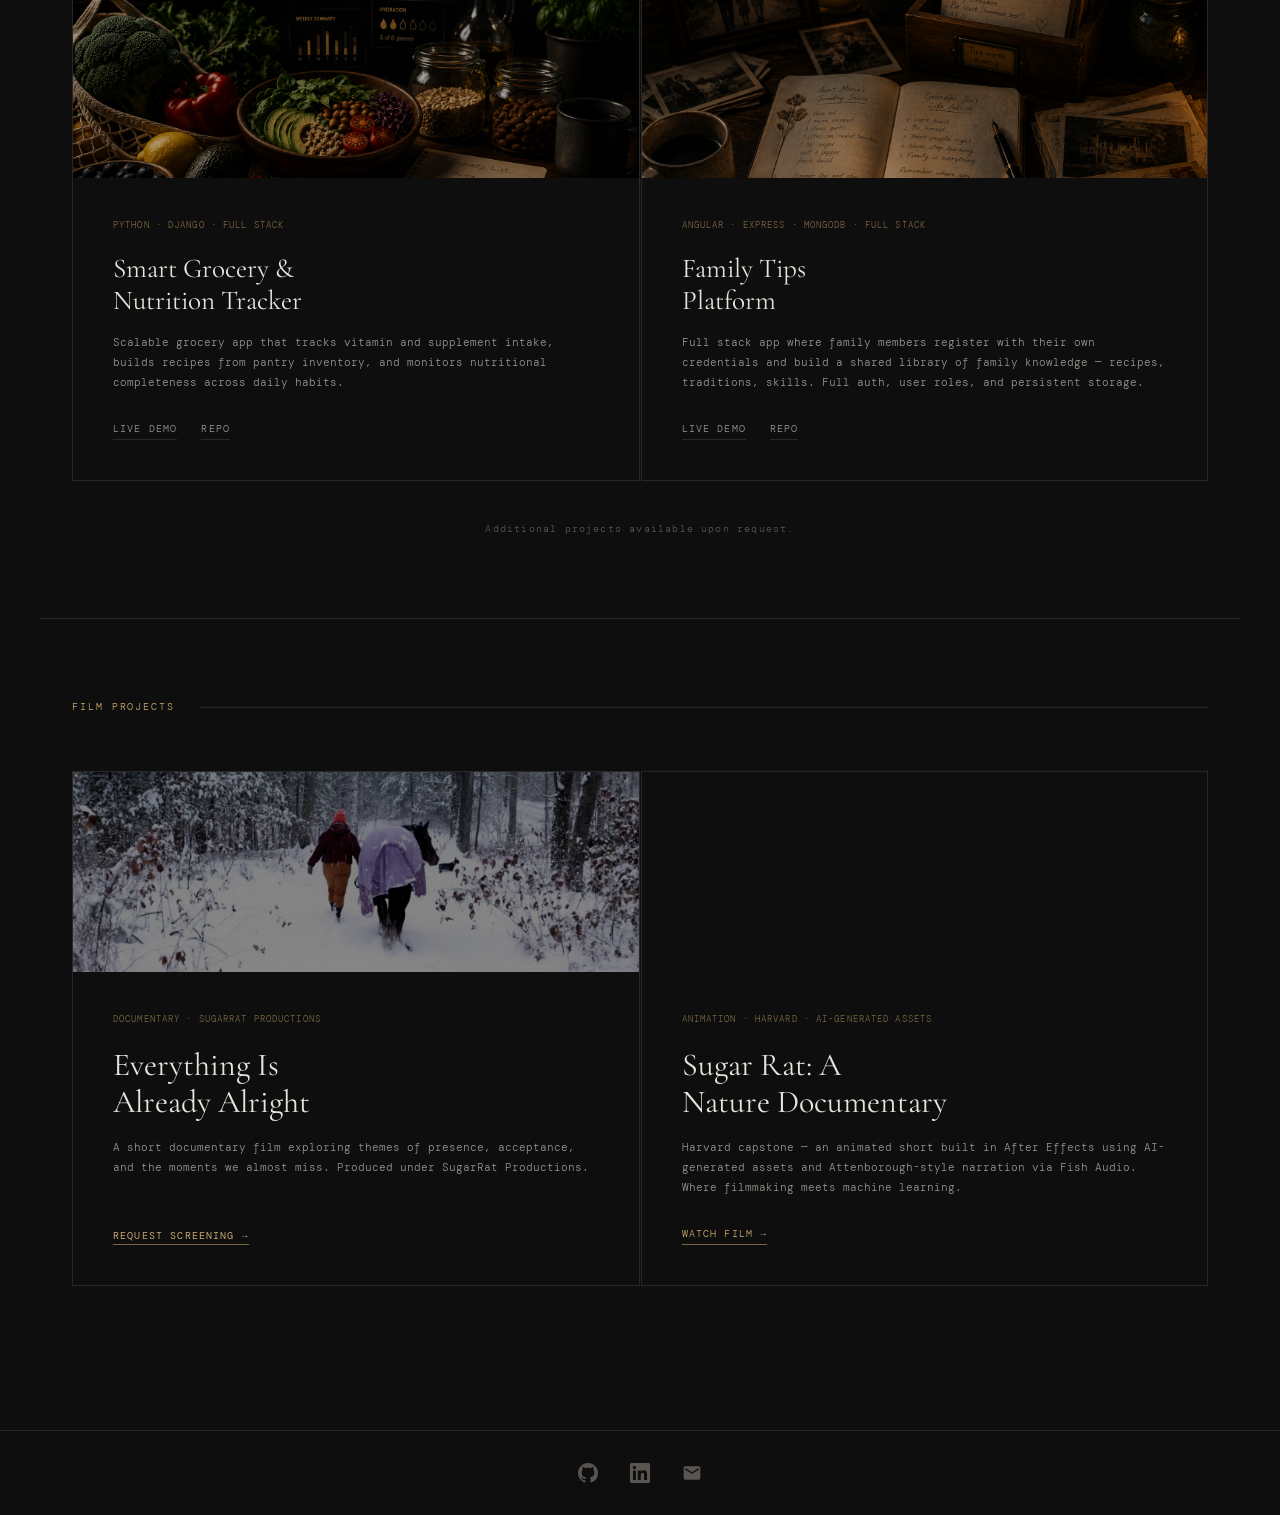
==== commit 4deb4e32: "Add apple touch icon to index.html Added apple touch icon link to the head section." ====
--- a/index.html
+++ b/index.html
@@ -3,6 +3,7 @@
 <head>
   <meta charset="UTF-8">
   <link rel="icon" href="data:image/svg+xml,<svg xmlns='http://www.w3.org/2000/svg' viewBox='0 0 100 100'><rect width='100' height='100' fill='%230e0e0e'/><text y='.9em' font-size='75' font-family='serif' font-style='italic' fill='%23c8a96e' x='5'>JO</text></svg>"> 
+  <link rel="apple-touch-icon" href="images/apple-touch-icon.png">
   <title>Jason O'Malley — Developer & Creative</title>
   <meta property="og:title" content="Jason O'Malley — Developer & Creative">
   <meta property="og:description" content="Full Stack Developer & Creative Technologist. Building things that work and things that matter.">
--- a/css/style.css
+++ b/css/style.css
@@ -594,11 +594,11 @@
 
   .scroll-indicator { display: none; }
 
-  .about-hero { grid-template-columns: 1fr; gap: 2rem; }
-  .about-photo-wrap { max-width: 240px; }
+  .about-hero { grid-template-columns: 100px 1fr; gap: 1.2rem; align-items: center; }
+  .about-name { font-size: clamp(1.6rem, 7vw, 2.2rem); }
   .about-block { grid-template-columns: 1fr; gap: 1rem; }
 
-  .footer-inner { flex-direction: column; align-items: flex-start; }
+  .footer-inner { flex-direction: column; align-items: center; }
 
   .projects-section { padding: 3.5rem 1.2rem; }
   .about-main { padding: 3rem 1.2rem; }
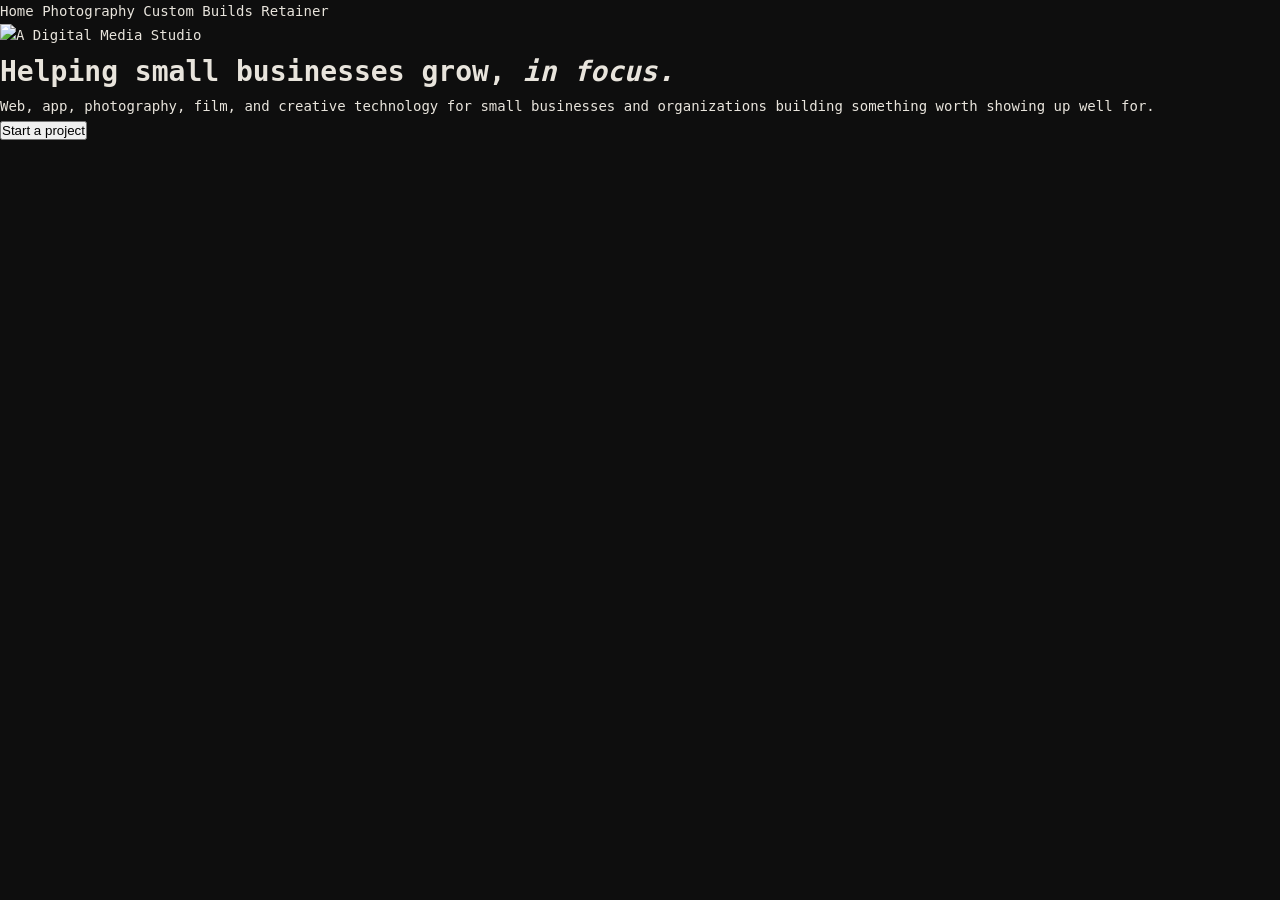
==== commit c650459e: "Refactor index.html for improved structure and SEO Updated meta tags, title, and navigation structur" ====
--- a/index.html
+++ b/index.html
@@ -1,234 +1,118 @@
 <!DOCTYPE html>
 <html lang="en">
 <head>
-  <meta charset="UTF-8">
-  <link rel="icon" href="data:image/svg+xml,<svg xmlns='http://www.w3.org/2000/svg' viewBox='0 0 100 100'><rect width='100' height='100' fill='%230e0e0e'/><text y='.9em' font-size='75' font-family='serif' font-style='italic' fill='%23c8a96e' x='5'>JO</text></svg>"> 
-  <link rel="apple-touch-icon" href="images/apple-touch-icon.png">
-  <title>Jason O'Malley — Developer & Creative</title>
-  <meta property="og:title" content="Jason O'Malley — Developer & Creative">
-  <meta property="og:description" content="Full Stack Developer & Creative Technologist. Building things that work and things that matter.">
-  <meta property="og:image" content="https://jason-omalley.com/images/headshot.jpg">
-  <meta property="og:url" content="https://jason-omalley.com">
-  <meta name="twitter:card" content="summary_large_image">
-  <link rel="preconnect" href="https://fonts.googleapis.com">
-  <link href="https://fonts.googleapis.com/css2?family=Cormorant+Garamond:ital,wght@0,300;0,400;0,600;1,300;1,400&family=DM+Mono:wght@300;400;500&display=swap" rel="stylesheet">
-  <link rel="stylesheet" href="css/style.css">
+<meta charset="UTF-8">
+<meta name="viewport" content="width=device-width, initial-scale=1.0">
+<title>A Digital Media Studio | Washington, DC</title>
+<meta name="description" content="A Digital Media Studio helps small businesses and organizations grow through web design, app design, photography, and video. Based in Washington, DC.">
+<link rel="icon" href="images/favicon.ico" sizes="any">
+<link rel="icon" type="image/png" sizes="32x32" href="images/favicon-32.png">
+<link rel="icon" type="image/png" sizes="16x16" href="images/favicon-16.png">
+<link rel="apple-touch-icon" href="images/apple-touch-icon.png">
+<link rel="preload" as="image" href="images/logo.png">
+<link rel="preconnect" href="https://fonts.googleapis.com">
+<link rel="preconnect" href="https://fonts.gstatic.com" crossorigin>
+<link href="https://fonts.googleapis.com/css2?family=Fraunces:opsz,wght@9..144,340;9..144,460;9..144,560&family=Work+Sans:wght@400;500&family=JetBrains+Mono:wght@400;500&display=swap" rel="stylesheet">
+<link rel="stylesheet" href="css/style.css">
+<meta property="og:title" content="A Digital Media Studio">
+<meta property="og:description" content="A Digital Media Studio helps small businesses and organizations grow through web design, app design, photography, videography, and drone cinematography.">
+<meta property="og:image" content="https://adigitalmediastudio.com/images/og-image.png">
+<meta property="og:url" content="https://adigitalmediastudio.com">
+<meta property="og:type" content="website">
+<meta name="twitter:card" content="summary_large_image">
 </head>
 <body>
 
-  <!-- Nav -->
-  <nav id="navbar">
-    <div class="nav-inner">
-      <a href="index.html" class="nav-logo">JO</a>
-      <ul class="nav-links">
-        <li><a href="#code" class="nav-link">Work</a></li>
-        <li><a href="#film" class="nav-link">Film</a></li>
-        <li><a href="about.html" class="nav-link">About</a></li>
-        <li><a href="resume/resume.pdf" target="_blank" class="nav-link nav-resume">Resume</a></li>
-      </ul>
-      <button class="nav-toggle" aria-label="Toggle menu">
-        <span></span><span></span><span></span>
-      </button>
+<div class="grain"></div>
+  
+<nav class="sitenav">
+  <a href="index.html" class="active">Home</a>
+  <a href="photography.html">Photography</a>
+  <a href="builds.html">Custom Builds</a>
+  <a href="retainer.html">Retainer</a>
+</nav>
+
+<div class="grain"></div>
+
+<div class="hud">
+    <div class="hud-row">
+    <div style="display:flex; gap:14px; align-items:flex-start;">
+      <div class="corner tl"></div>
     </div>
-  </nav>
-
-  <!-- Scroll indicator -->
-  <div class="scroll-indicator">
-    <div class="scroll-track">
-      <div class="scroll-thumb" id="scrollThumb"></div>
+    <div style="display:flex; gap:14px; align-items:flex-start;">
+      <div class="corner tr"></div>
     </div>
   </div>
 
-  <!-- Hero -->
-  <section class="hero" id="top">
-    <div class="hero-content">
-      <p class="hero-eyebrow">IT · CLOUD · CYBERSECURITY · FULL STACK ENGINEERING</p>
-      <h1 class="hero-name">Jason <em>O'Malley</em></h1>
-      <p class="hero-sub">Building things that work and things that matter.</p>
-      <a href="#code" class="hero-scroll-cta">
-        <span>View my work</span>
-        <svg width="16" height="16" viewBox="0 0 16 16" fill="none">
-          <path d="M8 3v10M3 9l5 5 5-5" stroke="currentColor" stroke-width="1.5" stroke-linecap="round" stroke-linejoin="round"/>
-        </svg>
-      </a>
-    </div>
-  </section>
+  <div class="hero-center">
+    <img src="images/logo.png" alt="A Digital Media Studio" class="logo-img">
 
-  <!-- Code Projects -->
-  <section class="projects-section" id="code">
-    <div class="section-label">
-      <span class="label-text">Code Projects</span>
-      <div class="label-line"></div>
-    </div>
+    <h1>Helping small businesses grow, <em>in focus.</em></h1>
 
-    <div class="projects-grid">
-
-      <article class="project-card project-card--thumb">
-        <div class="card-thumb" style="background-image: url('images/space-thumb.png')"></div>
-        <div class="card-inner">
-          <div class="card-front">
-            <div class="project-meta">JavaScript · NASA API · Game Dev</div>
-            <h3 class="project-title">NASA APOD<br>Space Game</h3>
-            <p class="project-desc">Two connected apps — browse NASA's Astronomy Picture of the Day gallery, apply your favorite space photos as level backgrounds, then launch the game and defend the galaxy with your custom universe. <em>Desktop only — mobile version in development.</em></p>
-            <div class="project-links">
-              <a href="https://sebastianomalley.github.io/apod-viewer" target="_blank" class="plink plink-gh">APOD Viewer</a>
-              <a href="https://sebastianomalley.github.io/space-game" target="_blank" class="plink plink-gh">Play Game</a>
-              <a href="https://github.com/sebastianomalley/apod-viewer" target="_blank" class="plink plink-gh">APOD Repo</a>
-              <a href="https://github.com/sebastianomalley/space-game" target="_blank" class="plink plink-gh">Game Repo</a>
-            </div>
-          </div>
-        </div>
-      </article>
-
-      <article class="project-card project-card--thumb">
-        <div class="card-thumb" style="background-image: url('images/weather-thumb.png')"></div>
-        <div class="card-inner">
-          <div class="card-front">
-            <div class="project-meta">JavaScript · Weather API · Radio API</div>
-            <h3 class="project-title">Weather &<br>World Radio</h3>
-            <p class="project-desc">Search any city worldwide and get live weather alongside a local radio stream. Built with graceful fallback logic — if no local station is found, defaults to a public broadcast rather than failing silently.</p>
-            <div class="project-links">
-              <a href="https://sebastianomalley.github.io/weather-music" target="_blank" class="plink plink-gh">Live Demo</a>
-              <a href="https://github.com/sebastianomalley/weather-music" target="_blank" class="plink plink-gh">Repo</a>
-            </div>
-          </div>
-        </div>
-      </article>
-
-        <article class="project-card project-card--thumb">
-          <div class="card-thumb" style="background-image: url('images/nourishmate-thumb.png')"></div>
-          <div class="card-inner">
-            <div class="card-front">
-              <div class="project-meta">Python · Django · Full Stack</div>
-              <h3 class="project-title">Smart Grocery &<br>Nutrition Tracker</h3>
-              <p class="project-desc">Scalable grocery app that tracks vitamin and supplement intake, builds recipes from pantry inventory, and monitors nutritional completeness across daily habits.</p>
-              <div class="project-links">
-                <a href="https://nourishmate-2iim.onrender.com" target="_blank" class="plink plink-gh">Live Demo</a>
-                <a href="https://github.com/sebastianomalley/nourishmate" target="_blank" class="plink plink-gh">Repo</a>
-              </div>
-            </div>
-          </div>
-        </article>
-
-      <article class="project-card project-card--thumb">
-        <div class="card-thumb" style="background-image: url('images/familytips-thumb.png')"></div>
-        <div class="card-inner">
-          <div class="card-front">
-            <div class="project-meta">Angular · Express · MongoDB · Full Stack</div>
-            <h3 class="project-title">Family Tips<br>Platform</h3>
-            <p class="project-desc">Full stack app where family members register with their own credentials and build a shared library of family knowledge — recipes, traditions, skills. Full auth, user roles, and persistent storage.</p>
-            <div class="project-links">
-              <a href="https://family-tips-app.onrender.com" target="_blank" class="plink plink-gh">Live Demo</a>
-              <a href="https://github.com/sebastianomalley/family-tips-app" target="_blank" class="plink plink-gh">Repo</a>
-            </div>
-          </div>
-        </div>
-      </article>
-
-    </div>
-    <p class="projects-note">Additional projects available upon request.</p>
-  </section>
-
-  <!-- Film Projects -->
-  <section class="projects-section film-section" id="film">
-    <div class="section-label">
-      <span class="label-text">Film Projects</span>
-      <div class="label-line"></div>
-    </div>
-
-    <div class="projects-grid projects-grid--film">
-
-      <article class="project-card project-card--film project-card--thumb">
-        <div class="card-thumb film-thumb--eiaa" style="background-image: url('images/eiaa-thumb.webp')"></div>
-        <div class="card-inner">
-          <div class="card-front">
-            <div class="project-meta">Documentary · SugarRat Productions</div>
-            <h3 class="project-title">Everything Is<br>Already Alright</h3>
-            <p class="project-desc">A short documentary film exploring themes of presence, acceptance, and the moments we almost miss. Produced under SugarRat Productions.</p>
-            <div class="project-links">
-              <button class="plink plink-modal" id="screeningBtn">Request Screening →</button>
-            </div>
-          </div>
-        </div>
-      </article>
-
-      <article class="project-card project-card--film project-card--thumb">
-        <div class="card-thumb film-thumb--sugarrat" style="background-image: url('https://img.youtube.com/vi/1ZAoogHaFr8/maxresdefault.jpg')"></div>
-        <div class="card-inner">
-          <div class="card-front">
-            <div class="project-meta">Animation · Harvard · AI-Generated Assets</div>
-            <h3 class="project-title">Sugar Rat: A<br>Nature Documentary</h3>
-            <p class="project-desc">Harvard capstone — an animated short built in After Effects using AI-generated assets and Attenborough-style narration via Fish Audio. Where filmmaking meets machine learning.</p>
-            <div class="project-links">
-              <a href="https://www.youtube.com/watch?v=1ZAoogHaFr8" target="_blank" class="plink">Watch Film →</a>
-            </div>
-          </div>
-        </div>
-      </article>
-
-    </div>
-  </section>
-
-  <!-- Screening Request Modal -->
-  <div class="modal-overlay" id="screeningModal" aria-hidden="true" role="dialog" aria-labelledby="modalTitle">
-    <div class="modal">
-      <button class="modal-close" id="modalClose" aria-label="Close modal">✕</button>
-      <p class="modal-eyebrow">Request a Private Screening</p>
-      <h3 class="modal-title" id="modalTitle">Everything Is<br>Already Alright</h3>
-      <p class="modal-desc">Leave your name and email and Jason will send you a private link within 24 hours.</p>
-      <form class="modal-form" id="screeningForm" action="https://api.web3forms.com/submit" method="POST">
-        <input type="hidden" name="access_key" value="52fb4f5c-e107-43de-b394-8b9e88a016b4">
-        <input type="hidden" name="subject" value="Private Screening Request — Jason O'Malley Portfolio">
-        <input class="modal-input" type="text" name="name" placeholder="Your Name" required>
-        <input class="modal-input" type="email" name="email" placeholder="Your Email" required>
-        <button class="modal-submit" type="submit">Send Request</button>
-      </form>
-      <div class="modal-success" id="screeningSuccess" aria-live="polite">
-        <p class="modal-success-title">You're on the list.</p>
-        <p class="modal-success-sub">Jason will be in touch within 24 hours.</p>
-      </div>
+    <p class="lede">Web, app, photography, film, and creative technology for small businesses and organizations building something worth showing up well for.</p>
+    
+    <div class="cta-row">
+      <button type="button" class="btn primary" id="openContact">Start a project</button>
     </div>
   </div>
 
-  <!-- Contact Modal -->
-  <div class="modal-overlay" id="contactModal" aria-hidden="true" role="dialog" aria-labelledby="contactTitle">
-    <div class="modal">
-      <button class="modal-close" id="contactClose" aria-label="Close modal">✕</button>
-      <p class="modal-eyebrow">Get in Touch</p>
-      <h3 class="modal-title" id="contactTitle">Let's Connect!</h3>
-      <p class="modal-desc" id="contactDesc">Send a message and Jason will get back to you within 48 hours.</p>
-      <form class="modal-form" id="contactForm" action="https://api.web3forms.com/submit" method="POST">
-        <input type="hidden" name="access_key" value="52fb4f5c-e107-43de-b394-8b9e88a016b4">
-        <input type="hidden" name="subject" value="Portfolio Contact — Jason O'Malley">
-        <input class="modal-input" type="text" name="name" placeholder="Your Name" required>
-        <input class="modal-input" type="email" name="email" placeholder="Your Email" required>
-        <textarea class="modal-input modal-textarea" name="message" placeholder="Your message..." rows="4" required></textarea>
-        <button class="modal-submit" type="submit">Send Message</button>
-      </form>
-      <div class="modal-success" id="contactSuccess" aria-live="polite">
-        <p class="modal-success-title">Message sent.</p>
-        <p class="modal-success-sub">Jason will be in touch within 48 hours.</p>
-      </div>
-    </div>
+  <div class="hud-row hud-row--bottom">
+    <div class="corner bl"></div>
+    <div class="corner br"></div>
   </div>
 
-  <!-- Footer -->
-  <footer>
-    <div class="footer-inner">
-      <div class="footer-links">
-        <a href="https://github.com/sebastianomalley" target="_blank" aria-label="GitHub">
-          <svg width="20" height="20" viewBox="0 0 24 24" fill="currentColor"><path d="M12 0C5.37 0 0 5.37 0 12c0 5.31 3.435 9.795 8.205 11.385.6.105.825-.255.825-.57 0-.285-.015-1.23-.015-2.235-3.015.555-3.795-.735-4.035-1.41-.135-.345-.72-1.41-1.23-1.695-.42-.225-1.02-.78-.015-.795.945-.015 1.62.87 1.845 1.23 1.08 1.815 2.805 1.305 3.495.99.105-.78.42-1.305.765-1.605-2.67-.3-5.46-1.335-5.46-5.925 0-1.305.465-2.385 1.23-3.225-.12-.3-.54-1.53.12-3.18 0 0 1.005-.315 3.3 1.23.96-.27 1.98-.405 3-.405s2.04.135 3 .405c2.295-1.56 3.3-1.23 3.3-1.23.66 1.65.24 2.88.12 3.18.765.84 1.23 1.905 1.23 3.225 0 4.605-2.805 5.625-5.475 5.925.435.375.81 1.095.81 2.22 0 1.605-.015 2.895-.015 3.3 0 .315.225.69.825.57A12.02 12.02 0 0 0 24 12c0-6.63-5.37-12-12-12z"/></svg>
-        </a>
-        <a href="https://linkedin.com/in/jasonaomalley" target="_blank" aria-label="LinkedIn">
-          <svg width="20" height="20" viewBox="0 0 24 24" fill="currentColor"><path d="M20.447 20.452h-3.554v-5.569c0-1.328-.027-3.037-1.852-3.037-1.853 0-2.136 1.445-2.136 2.939v5.667H9.351V9h3.414v1.561h.046c.477-.9 1.637-1.85 3.37-1.85 3.601 0 4.267 2.37 4.267 5.455v6.286zM5.337 7.433a2.062 2.062 0 0 1-2.063-2.065 2.064 2.064 0 1 1 2.063 2.065zm1.782 13.019H3.555V9h3.564v11.452zM22.225 0H1.771C.792 0 0 .774 0 1.729v20.542C0 23.227.792 24 1.771 24h20.451C23.2 24 24 23.227 24 22.271V1.729C24 .774 23.2 0 22.222 0h.003z"/></svg>
-        </a>
-        <a href="#" id="contactBtn" aria-label="Email">
-          <svg width="20" height="20" viewBox="0 0 24 24" fill="currentColor"><path d="M20 4H4c-1.1 0-2 .9-2 2v12c0 1.1.9 2 2 2h16c1.1 0 2-.9 2-2V6c0-1.1-.9-2-2-2zm0 4l-8 5-8-5V6l8 5 8-5v2z"/></svg>
-        </a>
+</div>
+
+<!-- ---------- contact modal ---------- -->
+<div class="modal-overlay" id="contactOverlay">
+  <div class="modal" role="dialog" aria-modal="true" aria-labelledby="modalTitle">
+    <button type="button" class="modal-close" id="closeContact" aria-label="Close">✕</button>
+
+    <div id="formView">
+      <h2 id="modalTitle">Start a project</h2>
+      <p class="modal-sub">Tell me a bit about what you need and I'll get back to you soon.</p>
+
+      <form id="contactForm">
+        <!-- Get a free access key at https://web3forms.com and paste it below -->
+        <input type="hidden" name="access_key" value="19f84a20-0e99-46cd-95c0-8a7e95db971e">
+        <input type="hidden" name="subject" value="New inquiry from adigitalmediastudio.com">
+        <input type="checkbox" name="botcheck" style="display:none" tabindex="-1" autocomplete="off">
+
+        <div class="field">
+          <label for="name">Name</label>
+          <input type="text" id="name" name="name" required>
+        </div>
+        <div class="field">
+          <label for="email">Email</label>
+          <input type="email" id="email" name="email" required>
+        </div>
+        <div class="field">
+          <label for="message">What are you looking to build?</label>
+          <textarea id="message" name="message" required></textarea>
+        </div>
+
+        <button type="submit" class="btn" id="submitBtn">Send message</button>
+        <p class="form-status" id="formStatus"></p>
+        <p class="form-note">Prefer email? Reach me directly at adigitalmediastudio@gmail.com.</p>
+      </form>
+    </div>
+
+    <div id="successView" class="success-view" hidden>
+      <div class="success-mark" aria-hidden="true">
+        <svg viewBox="0 0 40 40" width="40" height="40">
+          <circle cx="20" cy="20" r="19" fill="none" stroke="#333F52" stroke-width="1.5"/>
+          <path d="M12 20.5l5.5 5.5L29 14" fill="none" stroke="#333F52" stroke-width="2" stroke-linecap="round" stroke-linejoin="round"/>
+        </svg>
       </div>
+      <h2>Message sent</h2>
+      <p class="modal-sub">Thanks for reaching out. I'll be in touch soon.</p>
+      <button type="button" class="btn" id="successClose">Close</button>
     </div>
-  </footer>
 
-  <script src="js/main.js"></script>
+  </div>
+</div>
+
+<script src="js/main.js"></script>
+
 </body>
 </html>
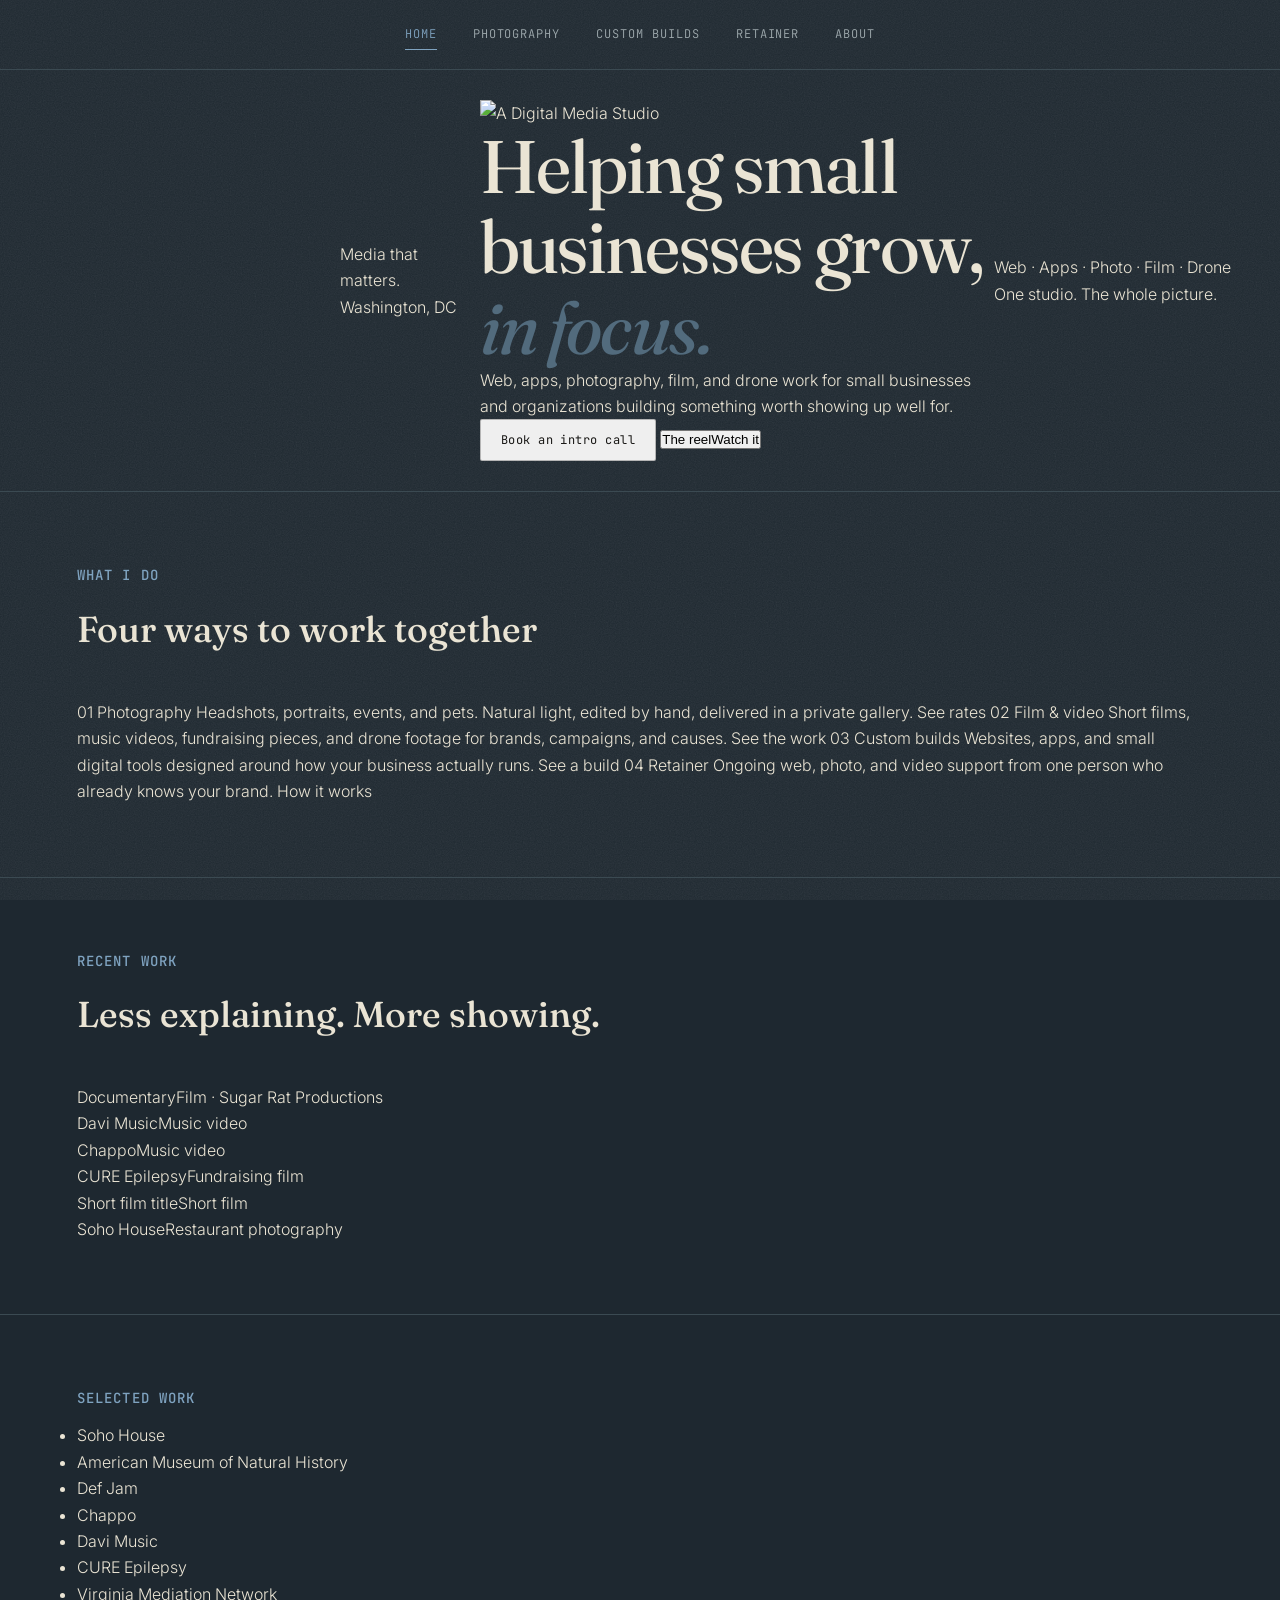
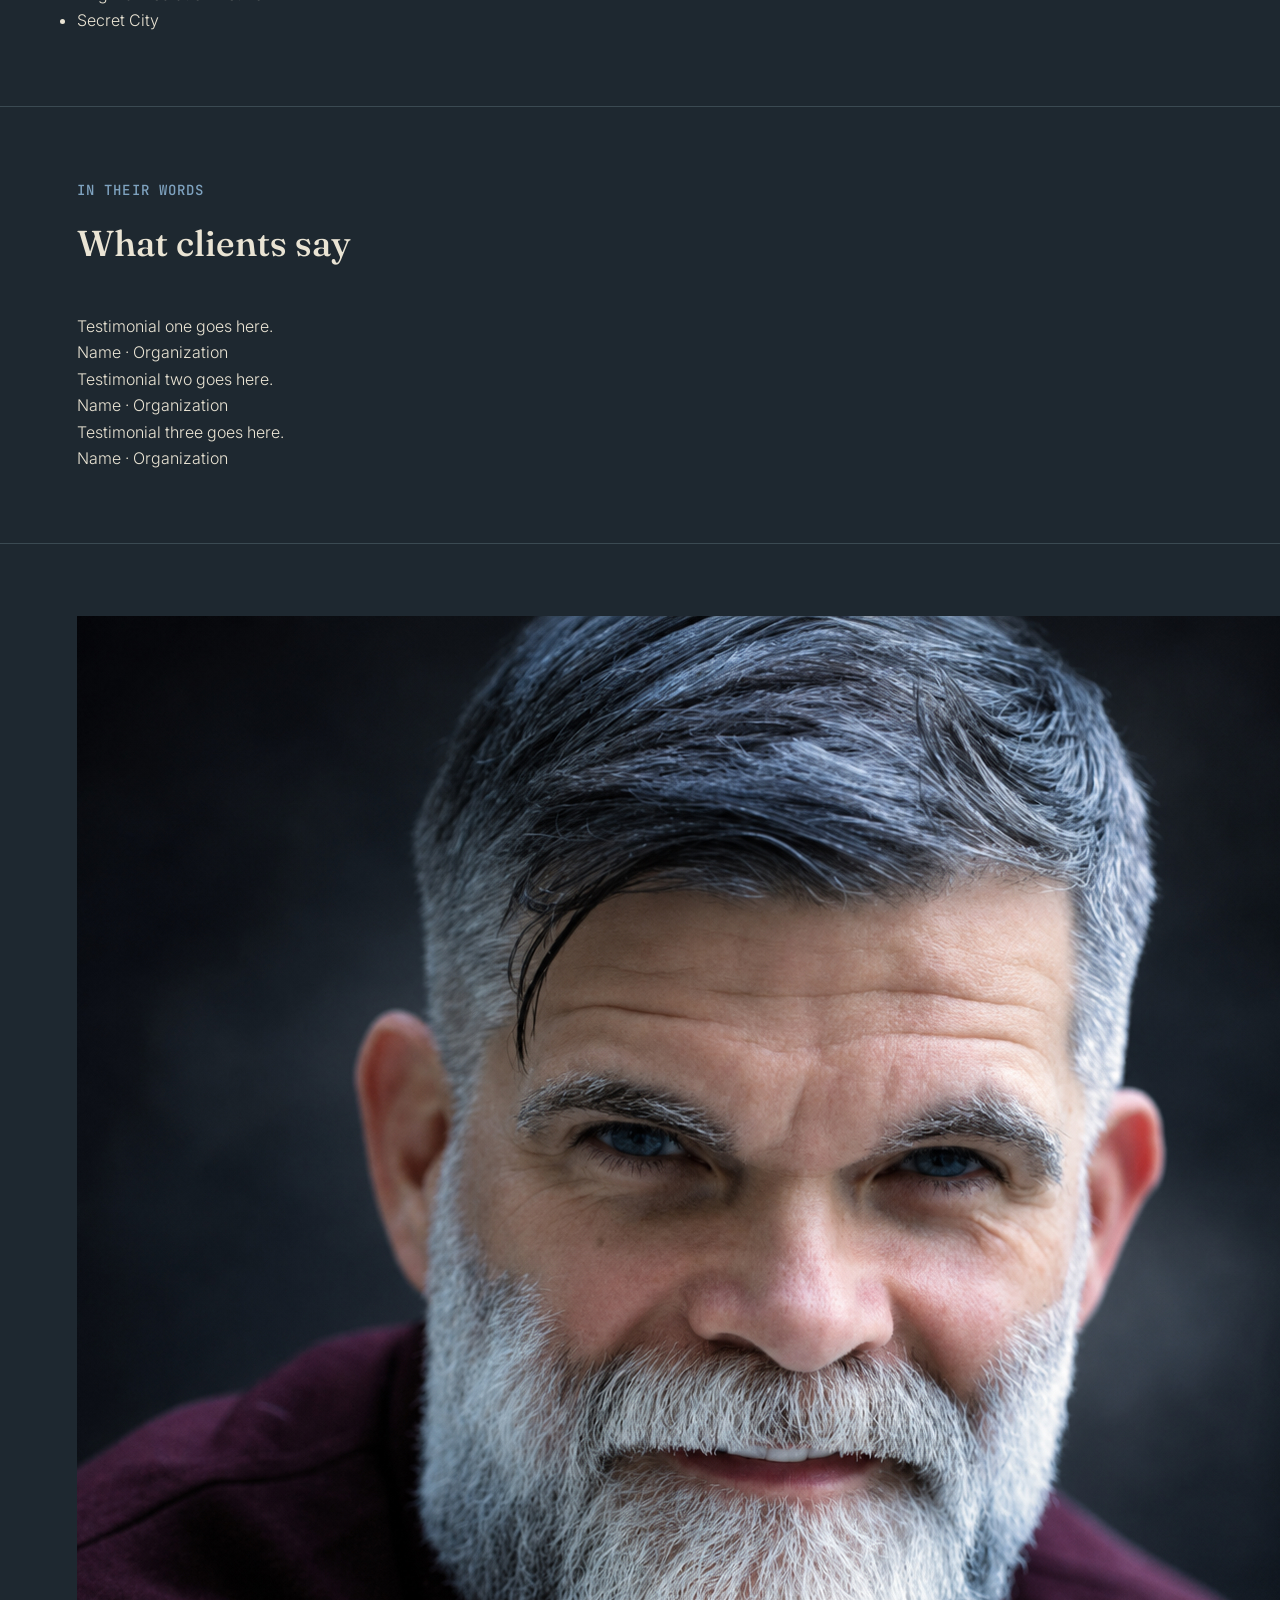
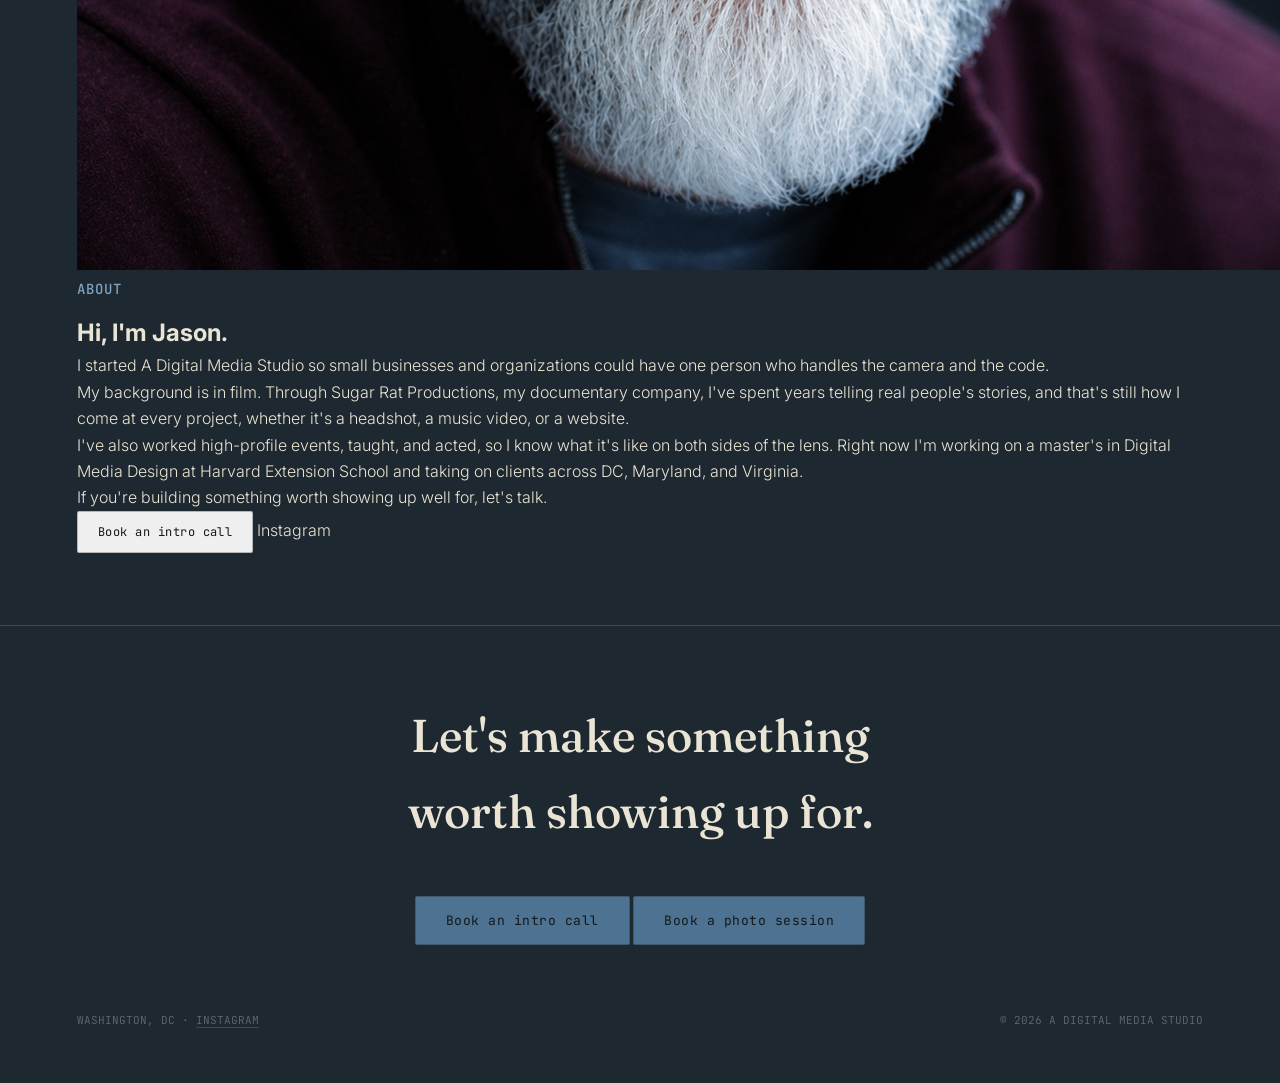
==== commit fdff9e06: "Revise index.html for improved content and layout Updated the HTML structure and content for better " ====
--- a/index.html
+++ b/index.html
@@ -4,7 +4,7 @@
 <meta charset="UTF-8">
 <meta name="viewport" content="width=device-width, initial-scale=1.0">
 <title>A Digital Media Studio | Washington, DC</title>
-<meta name="description" content="A Digital Media Studio helps small businesses and organizations grow through web design, app design, photography, and video. Based in Washington, DC.">
+<meta name="description" content="A Digital Media Studio helps small businesses and organizations grow through web design, app design, photography, film, and drone cinematography. Based in Washington, DC.">
 <link rel="icon" href="images/favicon.ico" sizes="any">
 <link rel="icon" type="image/png" sizes="32x32" href="images/favicon-32.png">
 <link rel="icon" type="image/png" sizes="16x16" href="images/favicon-16.png">
@@ -12,55 +12,234 @@
 <link rel="preload" as="image" href="images/logo.png">
 <link rel="preconnect" href="https://fonts.googleapis.com">
 <link rel="preconnect" href="https://fonts.gstatic.com" crossorigin>
-<link href="https://fonts.googleapis.com/css2?family=Fraunces:opsz,wght@9..144,340;9..144,460;9..144,560&family=Work+Sans:wght@400;500&family=JetBrains+Mono:wght@400;500&display=swap" rel="stylesheet">
+<link href="https://fonts.googleapis.com/css2?family=Fraunces:ital,opsz,wght@0,9..144,500;0,9..144,600;1,9..144,500&family=JetBrains+Mono:wght@400;500&family=Inter:wght@300;400;500&display=swap" rel="stylesheet">
 <link rel="stylesheet" href="css/style.css">
 <meta property="og:title" content="A Digital Media Studio">
-<meta property="og:description" content="A Digital Media Studio helps small businesses and organizations grow through web design, app design, photography, videography, and drone cinematography.">
+<meta property="og:description" content="Web, app, photography, film, and drone cinematography for small businesses and organizations. Washington, DC.">
 <meta property="og:image" content="https://adigitalmediastudio.com/images/og-image.png">
 <meta property="og:url" content="https://adigitalmediastudio.com">
 <meta property="og:type" content="website">
 <meta name="twitter:card" content="summary_large_image">
 </head>
-<body>
-
-<div class="grain"></div>
-  
-<nav class="sitenav">
-  <a href="index.html" class="active">Home</a>
-  <a href="photography.html">Photography</a>
-  <a href="builds.html">Custom Builds</a>
-  <a href="retainer.html">Retainer</a>
-</nav>
-
-<div class="grain"></div>
-
-<div class="hud">
-    <div class="hud-row">
-    <div style="display:flex; gap:14px; align-items:flex-start;">
-      <div class="corner tl"></div>
-    </div>
-    <div style="display:flex; gap:14px; align-items:flex-start;">
-      <div class="corner tr"></div>
-    </div>
+<body class="rates-page home-page">
+
+<div class="site-frame">
+
+  <nav class="sitenav">
+    <a href="index.html" class="active">Home</a>
+    <a href="photography.html">Photography</a>
+    <a href="builds.html">Custom Builds</a>
+    <a href="retainer.html">Retainer</a>
+    <a href="#about">About</a>
+  </nav>
+
+  <!-- ==================== HERO ====================
+       Background loop: drop a short muted clip at media/hero-loop.mp4
+       and a still frame at images/hero-poster.jpg. Until then the
+       placeholder shows. See MEDIA.md for sizes. -->
+  <header class="home-hero">
+    <div class="hero-media" data-label="Hero loop · 8 to 15 sec, muted · media/hero-loop.mp4">
+      <video class="hero-video" src="media/hero-loop.mp4" poster="images/hero-poster.jpg"
+             autoplay muted loop playsinline preload="auto" aria-hidden="true"></video>
+    </div>
+    <div class="hero-shade" aria-hidden="true"></div>
+
+    <div class="hero-top">
+      <span class="hero-dot" aria-hidden="true"></span>
+      <span>Media that matters.</span>
+      <span class="hero-loc">Washington, DC</span>
+    </div>
+
+    <div class="hero-body">
+      <img src="images/logo.png" alt="A Digital Media Studio" class="hero-logo">
+      <h1>Helping small businesses grow, <em>in focus.</em></h1>
+      <p>Web, apps, photography, film, and drone work for small businesses and organizations building something worth showing up well for.</p>
+      <div class="hero-actions">
+        <button type="button" class="btn btn-solid" data-contact="call">Book an intro call</button>
+        <button type="button" class="reel-btn" id="openReel">
+          <span class="reel-play" aria-hidden="true"></span>
+          <span class="reel-text"><span class="reel-kicker">The reel</span>Watch it</span>
+        </button>
+      </div>
+    </div>
+
+    <div class="hero-bottom">
+      <span>Web · Apps · Photo · Film · Drone</span>
+      <span>One studio. The whole picture.</span>
+    </div>
+  </header>
+
+  <main>
+
+    <!-- ==================== SERVICES ==================== -->
+    <section id="services">
+      <div class="sec-head">
+        <div class="sec-tag">What I do</div>
+        <h2>Four ways to work together</h2>
+      </div>
+      <div class="service-row">
+        <a class="service-card" href="photography.html">
+          <span class="service-num">01</span>
+          <span class="service-name">Photography</span>
+          <span class="service-desc">Headshots, portraits, events, and pets. Natural light, edited by hand, delivered in a private gallery.</span>
+          <span class="service-go">See rates</span>
+        </a>
+        <a class="service-card" href="#work">
+          <span class="service-num">02</span>
+          <span class="service-name">Film &amp; video</span>
+          <span class="service-desc">Short films, music videos, fundraising pieces, and drone footage for brands, campaigns, and causes.</span>
+          <span class="service-go">See the work</span>
+        </a>
+        <a class="service-card" href="builds.html">
+          <span class="service-num">03</span>
+          <span class="service-name">Custom builds</span>
+          <span class="service-desc">Websites, apps, and small digital tools designed around how your business actually runs.</span>
+          <span class="service-go">See a build</span>
+        </a>
+        <a class="service-card" href="retainer.html">
+          <span class="service-num">04</span>
+          <span class="service-name">Retainer</span>
+          <span class="service-desc">Ongoing web, photo, and video support from one person who already knows your brand.</span>
+          <span class="service-go">How it works</span>
+        </a>
+      </div>
+    </section>
+
+    <!-- ==================== WORK ====================
+         Each tile: a still at images/work/<name>.jpg and a short silent
+         clip at media/work/<name>.mp4 that plays on hover. Missing files
+         just show the placeholder. -->
+    <section id="work">
+      <div class="sec-head">
+        <div class="sec-tag">Recent work</div>
+        <h2>Less explaining. More showing.</h2>
+      </div>
+      <div class="work-grid">
+        <a class="work-tile work-tile--lead" href="#" data-reel>
+          <div class="work-media" data-label="images/work/documentary.jpg + media/work/documentary.mp4">
+            <img src="images/work/documentary.jpg" alt="" loading="lazy" onerror="this.remove()">
+            <video src="media/work/documentary.mp4" muted loop playsinline preload="metadata" onerror="this.remove()"></video>
+          </div>
+          <div class="work-cap"><span class="work-title">Documentary</span><span class="work-kind">Film · Sugar Rat Productions</span></div>
+        </a>
+        <a class="work-tile" href="#" data-reel>
+          <div class="work-media" data-label="images/work/davi.jpg + media/work/davi.mp4">
+            <img src="images/work/davi.jpg" alt="" loading="lazy" onerror="this.remove()">
+            <video src="media/work/davi.mp4" muted loop playsinline preload="metadata" onerror="this.remove()"></video>
+          </div>
+          <div class="work-cap"><span class="work-title">Davi Music</span><span class="work-kind">Music video</span></div>
+        </a>
+        <a class="work-tile" href="#" data-reel>
+          <div class="work-media" data-label="images/work/chappo.jpg + media/work/chappo.mp4">
+            <img src="images/work/chappo.jpg" alt="" loading="lazy" onerror="this.remove()">
+            <video src="media/work/chappo.mp4" muted loop playsinline preload="metadata" onerror="this.remove()"></video>
+          </div>
+          <div class="work-cap"><span class="work-title">Chappo</span><span class="work-kind">Music video</span></div>
+        </a>
+        <a class="work-tile" href="#" data-reel>
+          <div class="work-media" data-label="images/work/cure.jpg + media/work/cure.mp4">
+            <img src="images/work/cure.jpg" alt="" loading="lazy" onerror="this.remove()">
+            <video src="media/work/cure.mp4" muted loop playsinline preload="metadata" onerror="this.remove()"></video>
+          </div>
+          <div class="work-cap"><span class="work-title">CURE Epilepsy</span><span class="work-kind">Fundraising film</span></div>
+        </a>
+        <a class="work-tile" href="#" data-reel>
+          <div class="work-media" data-label="images/work/short-film.jpg + media/work/short-film.mp4">
+            <img src="images/work/short-film.jpg" alt="" loading="lazy" onerror="this.remove()">
+            <video src="media/work/short-film.mp4" muted loop playsinline preload="metadata" onerror="this.remove()"></video>
+          </div>
+          <div class="work-cap"><span class="work-title">Short film title</span><span class="work-kind">Short film</span></div>
+        </a>
+        <a class="work-tile" href="photography.html">
+          <div class="work-media" data-label="images/work/soho-house.jpg">
+            <img src="images/work/soho-house.jpg" alt="" loading="lazy" onerror="this.remove()">
+          </div>
+          <div class="work-cap"><span class="work-title">Soho House</span><span class="work-kind">Restaurant photography</span></div>
+        </a>
+      </div>
+    </section>
+
+    <!-- ==================== SELECTED WORK ====================
+         Names for now. To switch one to a logo, replace the text with
+         <img src="images/clients/name.svg" alt="Name">. -->
+    <section id="clients" class="clients">
+      <div class="sec-tag">Selected work</div>
+      <ul class="client-row">
+        <li>Soho House</li>
+        <li>American Museum of Natural History</li>
+        <li>Def Jam</li>
+        <li>Chappo</li>
+        <li>Davi Music</li>
+        <li>CURE Epilepsy</li>
+        <li>Virginia Mediation Network</li>
+        <li>Secret City</li>
+      </ul>
+    </section>
+
+    <!-- ==================== TESTIMONIALS ====================
+         Placeholder until real quotes come in. Replace the text in each
+         figure, or delete the whole section if you go live without them. -->
+    <section id="words" class="quotes">
+      <div class="sec-head">
+        <div class="sec-tag">In their words</div>
+        <h2>What clients say</h2>
+      </div>
+      <div class="quote-row">
+        <figure class="quote">
+          <blockquote>Testimonial one goes here.</blockquote>
+          <figcaption>Name · Organization</figcaption>
+        </figure>
+        <figure class="quote">
+          <blockquote>Testimonial two goes here.</blockquote>
+          <figcaption>Name · Organization</figcaption>
+        </figure>
+        <figure class="quote">
+          <blockquote>Testimonial three goes here.</blockquote>
+          <figcaption>Name · Organization</figcaption>
+        </figure>
+      </div>
+    </section>
+
+    <!-- ==================== ABOUT ==================== -->
+    <section id="about" class="about">
+      <div class="about-photo">
+        <img src="images/headshot.jpg" alt="Jason O'Malley" loading="lazy">
+      </div>
+      <div class="about-text">
+        <div class="sec-tag">About</div>
+        <h2>Hi, I'm Jason.</h2>
+        <p>I started A Digital Media Studio so small businesses and organizations could have one person who handles the camera and the code.</p>
+        <p>My background is in film. Through Sugar Rat Productions, my documentary company, I've spent years telling real people's stories, and that's still how I come at every project, whether it's a headshot, a music video, or a website.</p>
+        <p>I've also worked high-profile events, taught, and acted, so I know what it's like on both sides of the lens. Right now I'm working on a master's in Digital Media Design at Harvard Extension School and taking on clients across DC, Maryland, and Virginia.</p>
+        <p>If you're building something worth showing up well for, let's talk.</p>
+        <div class="about-actions">
+          <button type="button" class="btn btn-solid" data-contact="call">Book an intro call</button>
+          <a class="text-link" href="https://www.instagram.com/adigitalmediastudio/" target="_blank" rel="noopener">Instagram</a>
+        </div>
+      </div>
+    </section>
+
+  </main>
+
+  <footer>
+    <h3>Let's make something<br>worth showing up for.</h3>
+    <div class="foot-actions">
+      <button type="button" class="btn" id="openContact" data-contact="call">Book an intro call</button>
+      <button type="button" class="btn btn-line" data-contact="session">Book a photo session</button>
+    </div>
+    <div class="foot-meta">
+      <span>WASHINGTON, DC · <a href="https://www.instagram.com/adigitalmediastudio/" target="_blank" rel="noopener">INSTAGRAM</a></span>
+      <span>© <span class="yr">2026</span> A DIGITAL MEDIA STUDIO</span>
+    </div>
+  </footer>
+</div>
+
+<!-- ---------- reel modal ---------- -->
+<div class="modal-overlay reel-overlay" id="reelOverlay">
+  <div class="reel-frame" role="dialog" aria-modal="true" aria-label="Studio reel">
+    <button type="button" class="modal-close" id="closeReel" aria-label="Close">✕</button>
+    <div class="reel-embed" id="reelEmbed" data-label="Reel goes here · paste the Vimeo or YouTube link in js/main.js"></div>
   </div>
-
-  <div class="hero-center">
-    <img src="images/logo.png" alt="A Digital Media Studio" class="logo-img">
-
-    <h1>Helping small businesses grow, <em>in focus.</em></h1>
-
-    <p class="lede">Web, app, photography, film, and creative technology for small businesses and organizations building something worth showing up well for.</p>
-    
-    <div class="cta-row">
-      <button type="button" class="btn primary" id="openContact">Start a project</button>
-    </div>
-  </div>
-
-  <div class="hud-row hud-row--bottom">
-    <div class="corner bl"></div>
-    <div class="corner br"></div>
-  </div>
-
 </div>
 
 <!-- ---------- contact modal ---------- -->
@@ -73,7 +252,6 @@
       <p class="modal-sub">Tell me a bit about what you need and I'll get back to you soon.</p>
 
       <form id="contactForm">
-        <!-- Get a free access key at https://web3forms.com and paste it below -->
         <input type="hidden" name="access_key" value="19f84a20-0e99-46cd-95c0-8a7e95db971e">
         <input type="hidden" name="subject" value="New inquiry from adigitalmediastudio.com">
         <input type="checkbox" name="botcheck" style="display:none" tabindex="-1" autocomplete="off">
@@ -100,8 +278,8 @@
     <div id="successView" class="success-view" hidden>
       <div class="success-mark" aria-hidden="true">
         <svg viewBox="0 0 40 40" width="40" height="40">
-          <circle cx="20" cy="20" r="19" fill="none" stroke="#333F52" stroke-width="1.5"/>
-          <path d="M12 20.5l5.5 5.5L29 14" fill="none" stroke="#333F52" stroke-width="2" stroke-linecap="round" stroke-linejoin="round"/>
+          <circle cx="20" cy="20" r="19" fill="none" stroke="#7FA3C0" stroke-width="1.5"/>
+          <path d="M12 20.5l5.5 5.5L29 14" fill="none" stroke="#7FA3C0" stroke-width="2" stroke-linecap="round" stroke-linejoin="round"/>
         </svg>
       </div>
       <h2>Message sent</h2>
@@ -113,6 +291,7 @@
 </div>
 
 <script src="js/main.js"></script>
+<script src="js/home.js"></script>
 
 </body>
 </html>
--- a/css/style.css
+++ b/css/style.css
@@ -1,825 +1,661 @@
-/* =====================
-   TOKENS
-===================== */
-:root {
-  --bg:           #0e0e0e;
-  --surface:      #161616;
-  --surface-2:    #1c1c1c;
-  --border:       #272727;
-  --accent:       #c8a96e;
-  --accent-dim:   #7a6540;
-  --text:         #e8e4dc;
-  --text-dim:     #9b9590;
-  --text-muted:   #5a5550;
-  --nav-h:        64px;
-  --max-w:        1200px;
-  --gap:          1px;
-}
-
-/* =====================
-   RESET
-===================== */
-*, *::before, *::after { box-sizing: border-box; margin: 0; padding: 0; }
-html { scroll-behavior: smooth; }
-
-body {
-  background: var(--bg);
-  color: var(--text);
-  font-family: 'DM Mono', monospace;
-  font-weight: 300;
-  font-size: 14px;
-  line-height: 1.7;
-  overflow-x: hidden;
-}
-
-a { color: inherit; text-decoration: none; }
-img { display: block; max-width: 100%; }
-
-/* =====================
-   NAV
-===================== */
-#navbar {
-  position: fixed;
-  top: 0; left: 0; right: 0;
-  z-index: 100;
-  height: var(--nav-h);
-  background: rgba(14,14,14,0.92);
-  backdrop-filter: blur(12px);
-  border-bottom: 1px solid var(--border);
-}
-
-.nav-inner {
-  max-width: var(--max-w);
-  margin: 0 auto;
-  padding: 0 2rem;
-  height: 100%;
-  display: flex;
-  align-items: center;
-  justify-content: space-between;
-}
-
-.nav-logo {
-  font-family: 'Cormorant Garamond', serif;
-  font-size: 1.3rem;
-  font-weight: 400;
-  font-style: italic;
-  color: var(--accent);
-  letter-spacing: 0.05em;
-}
-
-.nav-links {
-  list-style: none;
-  display: flex;
-  gap: 2.5rem;
-  align-items: center;
-}
-
-.nav-link {
-  font-size: 0.65rem;
-  letter-spacing: 0.15em;
-  text-transform: uppercase;
-  color: var(--text-dim);
-  transition: color 0.2s;
-}
-
-.nav-link:hover,
-.nav-active { color: var(--accent); }
-
-.nav-resume {
-  padding: 0.5rem 1.2rem;
-  border: 1px solid var(--accent-dim);
-  color: var(--accent);
-  transition: background 0.2s, border-color 0.2s;
-}
-
-.nav-resume:hover {
-  background: var(--accent);
-  color: var(--bg);
-  border-color: var(--accent);
-}
-
-.nav-toggle {
-  display: none;
-  flex-direction: column;
-  gap: 5px;
-  background: none;
-  border: none;
-  cursor: pointer;
-  padding: 4px;
-}
-
-.nav-toggle span {
-  display: block;
-  width: 22px;
-  height: 1px;
-  background: var(--text-dim);
-  transition: all 0.25s;
-}
-
-/* =====================
-   SCROLL INDICATOR
-===================== */
-.scroll-indicator {
-  position: fixed;
-  right: 1.5rem;
-  top: 50%;
-  transform: translateY(-50%);
-  z-index: 90;
-  display: flex;
-  flex-direction: column;
-  align-items: center;
-  gap: 0.5rem;
-}
-
-.scroll-track {
-  width: 1px;
-  height: 80px;
-  background: var(--border);
-  position: relative;
-  overflow: hidden;
-}
-
-.scroll-thumb {
-  position: absolute;
-  top: 0;
-  left: 0;
-  width: 100%;
-  background: var(--accent);
-  transition: height 0.1s linear;
-}
-
-/* =====================
-   HERO
-===================== */
-.hero {
-  min-height: 100vh;
-  display: flex;
-  align-items: center;
-  justify-content: center;
-  padding: calc(var(--nav-h) + 4rem) 2rem 4rem;
-  position: relative;
-  text-align: center;
-}
-
-.hero-content {
-  max-width: 600px;
-}
-
-.hero-eyebrow {
-  font-size: 0.62rem;
-  letter-spacing: 0.22em;
-  text-transform: uppercase;
-  color: var(--accent);
-  margin-bottom: 1.5rem;
-  opacity: 0;
-  animation: fadeUp 0.7s 0.2s forwards;
-}
-
-.hero-name {
-  font-family: 'Cormorant Garamond', serif;
-  font-size: clamp(3.5rem, 8vw, 7rem);
-  font-weight: 300;
-  line-height: 1.0;
-  letter-spacing: -0.01em;
-  margin-bottom: 2.0rem;
-  opacity: 0;
-  animation: fadeUp 0.7s 0.4s forwards;
-}
-
-.hero-name em {
-  font-style: italic;
-  color: var(--accent);
-}
-
-.hero-sub {
-  font-size: 0.72rem;
-  color: var(--text-dim);
-  letter-spacing: 0.08em;
-  margin-bottom: 3rem;
-  opacity: 0;
-  animation: fadeUp 0.7s 0.6s forwards;
-}
-
-.hero-scroll-cta {
-  display: inline-flex;
-  align-items: center;
-  gap: 0.6rem;
-  font-size: 0.62rem;
-  letter-spacing: 0.18em;
-  text-transform: uppercase;
-  color: var(--text-muted);
-  border-bottom: 1px solid var(--border);
-  padding-bottom: 0.3rem;
-  transition: color 0.2s, border-color 0.2s;
-  opacity: 0;
-  animation: fadeUp 0.7s 0.8s forwards;
-}
-
-.hero-scroll-cta:hover {
-  color: var(--accent);
-  border-color: var(--accent-dim);
-}
-
-.hero-line {
-  position: absolute;
-  bottom: 0;
-  left: 50%;
-  transform: translateX(-50%);
-  width: 1px;
-  height: 60px;
-  background: linear-gradient(to bottom, transparent, var(--border));
-}
-
-/* =====================
-   PROJECT SECTIONS
-===================== */
-.projects-section {
-  max-width: var(--max-w);
-  margin: 0 auto;
-  padding: 5rem 2rem;
-}
-
-.film-section {
-  border-top: 1px solid var(--border);
-}
-
-.section-label {
-  display: flex;
-  align-items: center;
-  gap: 1.5rem;
-  margin-bottom: 3.5rem;
-}
-
-.label-text {
-  font-size: 0.6rem;
-  letter-spacing: 0.2em;
-  text-transform: uppercase;
-  color: var(--accent);
-  white-space: nowrap;
-}
-
-.label-line {
-  flex: 1;
-  height: 1px;
-  background: var(--border);
-}
-
-/* =====================
-   PROJECT GRID
-===================== */
-.projects-grid {
-  display: grid;
-  grid-template-columns: repeat(2, 1fr);
-  gap: 1px;
-  background: var(--bg);
-  border: none;
-}
-
-.projects-grid--film {
-  grid-template-columns: repeat(2, 1fr);
-}
-
-.project-card {
-  background: var(--bg);
-  transition: background 0.25s;
-  position: relative;
-  overflow: hidden;
-  border: 1px solid var(--border);
-}
-
-.project-card::after {
-  content: '';
-  position: absolute;
-  bottom: 0; left: 0;
-  width: 100%;
-  height: 2px;
-  background: var(--accent);
-  transform: scaleX(0);
-  transform-origin: left;
-  transition: transform 0.3s ease;
-}
-
-.project-card:hover { background: var(--surface); }
-.project-card:hover::after { transform: scaleX(1); }
-
-.card-inner {
-  padding: 2.5rem;
-  height: 100%;
-  display: flex;
-  flex-direction: column;
-}
-
-.card-front {
-  display: flex;
-  flex-direction: column;
-  height: 100%;
-}
-
-.project-meta {
-  font-size: 0.58rem;
-  letter-spacing: 0.12em;
-  text-transform: uppercase;
-  color: var(--accent-dim);
-  margin-bottom: 1.2rem;
-}
-
-.project-title {
-  font-family: 'Cormorant Garamond', serif;
-  font-size: 1.7rem;
-  font-weight: 400;
-  line-height: 1.15;
-  margin-bottom: 1rem;
-  color: var(--text);
-}
-
-.project-desc {
-  font-size: 0.68rem;
-  line-height: 1.85;
-  color: var(--text-dim);
-  flex: 1;
-  margin-bottom: 1.8rem;
-}
-
-.projects-note {
-  font-size: 0.62rem;
-  letter-spacing: 0.12em;
-  color: var(--text-muted);
-  text-align: center;
-  padding-top: 2.5rem;
-}
-
-.project-links {
-  display: flex;
-  gap: 1.5rem;
-  margin-top: auto;
-}
-
-.plink {
-  font-size: 0.6rem;
-  letter-spacing: 0.12em;
-  text-transform: uppercase;
-  color: var(--accent);
-  border-bottom: 1px solid var(--accent-dim);
-  padding-bottom: 2px;
-  transition: border-color 0.2s, color 0.2s;
-}
-
-.plink:hover { border-color: var(--accent); }
-
-.plink-gh { color: var(--text-dim); border-color: var(--border); }
-.plink-gh:hover { color: var(--accent); border-color: var(--accent-dim); }
-
-.project-card--film .project-title {
-  font-size: 2rem;
-}
-
-/* =====================
-   FOOTER
-===================== */
-footer {
-  border-top: 1px solid var(--border);
-  padding: 2rem;
-  margin-top: 4rem;
-}
-
-.footer-inner {
-  max-width: var(--max-w);
-  margin: 0 auto;
-  display: flex;
-  justify-content: space-between;
-  align-items: center;
-  flex-wrap: wrap;
-  gap: 1rem;
-}
-
-.footer-name {
-  font-family: 'Cormorant Garamond', serif;
-  font-size: 0.9rem;
-  font-style: italic;
-  color: var(--text-muted);
-}
-
-.footer-links {
-  display: flex;
-  gap: 2rem;
-}
-
-.footer-links a {
-  font-size: 0.6rem;
-  letter-spacing: 0.12em;
-  text-transform: uppercase;
-  color: var(--text-muted);
-  transition: color 0.2s;
-}
-
-.footer-links a:hover { color: var(--accent); }
-
-/* =====================
-   ABOUT PAGE
-===================== */
-.about-page {
-  padding-top: var(--nav-h);
-}
-
-.about-main {
-  max-width: 900px;
-  margin: 0 auto;
-  padding: 5rem 2rem 4rem;
-}
-
-.about-hero {
-  display: grid;
-  grid-template-columns: 280px 1fr;
-  gap: 4rem;
-  align-items: end;
-  margin-bottom: 5rem;
-  padding-bottom: 4rem;
-  border-bottom: 1px solid var(--border);
-}
-
-.about-photo-wrap {
-  aspect-ratio: 3/4;
-  overflow: hidden;
-  background: var(--surface);
-  border: 1px solid var(--border);
-}
-
-.about-photo {
-  width: 100%;
-  height: 100%;
-  object-fit: cover;
-  object-position: top;
-  filter: grayscale(20%);
-  transition: filter 0.4s;
-}
-
-.about-photo:hover { filter: grayscale(0%); }
-
-.about-intro {
-  padding-bottom: 1rem;
-}
-
-.about-name {
-  font-family: 'Cormorant Garamond', serif;
-  font-size: clamp(3rem, 6vw, 5.5rem);
-  font-weight: 300;
-  line-height: 1.0;
-  margin-bottom: 1.2rem;
-}
-
-.about-name em {
-  font-style: italic;
-  color: var(--accent);
-}
-
-.about-tagline {
-  font-size: 0.75rem;
-  color: var(--text-dim);
-  line-height: 1.7;
-  max-width: 38ch;
-}
-
-.about-body {
-  display: flex;
-  flex-direction: column;
-  gap: 3.5rem;
-}
-
-.about-block {
-  display: grid;
-  grid-template-columns: 160px 1fr;
-  gap: 3rem;
-  padding-bottom: 3.5rem;
-  border-bottom: 1px solid var(--border);
-}
-
-.about-block:last-of-type {
-  border-bottom: none;
-}
-
-.about-block-label {
-  font-size: 0.58rem;
-  letter-spacing: 0.2em;
-  text-transform: uppercase;
-  color: var(--accent);
-  padding-top: 0.3rem;
-}
-
-.about-block-content p {
-  font-size: 0.72rem;
-  line-height: 1.95;
-  color: var(--text-dim);
-  margin-bottom: 1rem;
-}
-
-.about-block-content p:last-child { margin-bottom: 0; }
-
-.skills-grid {
-  display: flex;
-  flex-direction: column;
-  gap: 1.5rem;
-}
-
-.skill-group-label {
-  font-size: 0.58rem;
-  letter-spacing: 0.15em;
-  text-transform: uppercase;
-  color: var(--text-muted);
-  margin-bottom: 0.4rem;
-}
-
-.skill-items {
-  font-size: 0.7rem;
-  color: var(--text-dim);
-  line-height: 1.7;
-}
-
-.about-links {
-  display: flex;
-  gap: 2rem;
-  flex-wrap: wrap;
-  padding-top: 1rem;
-}
-
-.about-cta {
-  font-size: 0.62rem;
-  letter-spacing: 0.15em;
-  text-transform: uppercase;
-  color: var(--accent);
-  border-bottom: 1px solid var(--accent-dim);
-  padding-bottom: 2px;
-  transition: border-color 0.2s;
-}
-
-.about-cta:hover { border-color: var(--accent); }
-
-/* =====================
-   ANIMATIONS
-===================== */
-@keyframes fadeUp {
-  from { opacity: 0; transform: translateY(16px); }
-  to   { opacity: 1; transform: translateY(0); }
-}
-
-.reveal {
-  opacity: 0;
-  transform: translateY(20px);
-  transition: opacity 0.6s ease, transform 0.6s ease;
-}
-
-.reveal.visible {
-  opacity: 1;
-  transform: translateY(0);
-}
-
-/* =====================
-   RESPONSIVE
-===================== */
-@media (max-width: 900px) {
-  .projects-grid { grid-template-columns: repeat(2, 1fr); }
-  .projects-grid--film { grid-template-columns: 1fr; }
-  .about-hero { grid-template-columns: 200px 1fr; gap: 2.5rem; }
-  .about-block { grid-template-columns: 120px 1fr; gap: 2rem; }
-}
-
-@media (max-width: 640px) {
-  :root { --nav-h: 56px; }
-
-  .nav-links { display: none; flex-direction: column; gap: 1.5rem; position: fixed; top: var(--nav-h); left: 0; right: 0; background: var(--bg); border-bottom: 1px solid var(--border); padding: 2rem; }
-  .nav-links.open { display: flex; }
-  .nav-toggle { display: flex; }
-
-  .projects-grid,
-  .projects-grid--film { grid-template-columns: 1fr; }
-
-  .scroll-indicator { display: none; }
-
-  .about-hero { grid-template-columns: 100px 1fr; gap: 1.2rem; align-items: center; }
-  .about-name { font-size: clamp(1.6rem, 7vw, 2.2rem); }
-  .about-block { grid-template-columns: 1fr; gap: 1rem; }
-
-  .footer-inner { flex-direction: column; align-items: center; }
-
-  .projects-section { padding: 3.5rem 1.2rem; }
-  .about-main { padding: 3rem 1.2rem; }
-   .hero {
-    padding: calc(var(--nav-h) + 0.25rem) 1.5rem 0.5rem;
-    min-height: unset;
+:root{
+  --paper: #E9E0CF;
+  --paper-dim: #DDD2BD;
+
+  --ink: #191816;
+  --ink-soft: #625E55;
+  --ink-faint: #918A7D;
+
+  --tally: #B68A43;
+  --slate: #526B7D;
+
+  --line: rgba(25,24,22,0.11);
+  --line-strong: rgba(25,24,22,0.27);
+
+  --hud-gap: clamp(24px, 4vw, 52px);
+}
+
+*{ box-sizing:border-box; margin:0; padding:0; }
+
+html{ scroll-behavior:smooth; }
+
+body{
+  background:
+    radial-gradient(
+      ellipse at 52% 43%,
+      rgba(182,138,67,0.075) 0%,
+      rgba(182,138,67,0.025) 30%,
+      transparent 58%
+    ),
+    linear-gradient(
+      118deg,
+      rgba(255,255,255,0.14),
+      transparent 38%,
+      rgba(82,107,125,0.025) 78%,
+      transparent
+    ),
+    var(--paper);
+
+  color:var(--ink);
+  font-family:'Work Sans', sans-serif;
+  -webkit-font-smoothing:antialiased;
+  overflow-x:hidden;
+}
+
+body:not(.ready) .hud, body:not(.ready) .sitenav, body:not(.ready) .site-frame{ opacity:0; }
+body.ready .hud, body.ready .sitenav, body.ready .site-frame{ opacity:1; transition:opacity 0.5s ease; }
+
+body.rates-page{ background:#1E2830; }
+
+::selection{ background:var(--tally); color:var(--paper); }
+
+a{ color:inherit; }
+
+:focus-visible{
+  outline:2px solid var(--tally);
+  outline-offset:3px;
+}
+
+.mono{
+  font-family:'JetBrains Mono', monospace;
+  letter-spacing:0.04em;
+}
+
+/* ---------- grain texture ---------- */
+.grain{
+  position:fixed; inset:0;
+  pointer-events:none;
+  z-index:40;
+  opacity:0.25;
+  mix-blend-mode:multiply;
+  background-image:url("data:image/svg+xml,%3Csvg xmlns='http://www.w3.org/2000/svg' width='120' height='120'%3E%3Cfilter id='n'%3E%3CfeTurbulence type='fractalNoise' baseFrequency='0.9' numOctaves='2' stitchTiles='stitch'/%3E%3C/filter%3E%3Crect width='100%25' height='100%25' filter='url(%23n)'/%3E%3C/svg%3E");
+}
+
+/* ---------- HUD frame ---------- */
+.hud{
+  position:relative;
+  min-height:100svh;
+  display:flex;
+  flex-direction:column;
+  justify-content:space-between;
+  padding:var(--hud-gap);
+}
+
+.hud-row{
+  display:flex;
+  justify-content:space-between;
+  align-items:flex-start;
+  font-size:11px;
+  color:var(--ink-soft);
+  border-top:1px solid rgba(25,24,22,0.12);
+  padding-top:10px;
+}
+
+.hud-row--bottom{
+  align-items:flex-end;
+  border-top:none;
+  border-bottom:1px solid rgba(25,24,22,0.12);
+  padding-top:0;
+  padding-bottom:10px;
+}
+
+.hud-row span{ display:block; }
+
+.corner{ position:relative; width:16px; height:16px; }
+.corner::before, .corner::after{
+  content:''; position:absolute; background:rgba(25,24,22,0.18);
+}
+.tl::before{ top:0;left:0;width:2px;height:32px; }
+.tl::after{ top:0;left:0;height:2px;width:100%; }
+.tl::after{
+  background:var(--tally);
+}
+.tr::before{ top:0;right:0;width:2px;height:32px; }
+.tr::after{ top:0;right:0;height:2px;width:100%; }
+.bl::before{ bottom:0;left:0;width:2px;height:32px; }
+.bl::after{ bottom:0;left:0;height:2px;width:100%; }
+.br::before{ bottom:0;right:0;width:2px;height:32px; }
+.br::after{ bottom:0;right:0;height:2px;width:100%; }
+
+.br::after{
+  background:var(--slate);
+}
+
+.hud-label{
+  max-width:150px;
+  letter-spacing:0.14em;
+}
+.hud-label.right{ text-align:right; margin-left:auto; }
+
+.focus-target{
+  position:relative;
+  display:inline-block;
+}
+.crosshair{
+  position:absolute; top:50%; left:50%;
+  transform:translate(-50%,-50%);
+  width:26px; height:26px;
+  pointer-events:none;
+  animation:breathe 4.5s ease-in-out infinite;
+}
+.crosshair::before, .crosshair::after{
+  content:''; position:absolute; background:var(--tally);
+}
+.crosshair::before{ top:50%; left:0; width:100%; height:1px; transform:translateY(-50%); }
+.crosshair::after{ left:50%; top:0; height:100%; width:1px; transform:translateX(-50%); }
+
+@keyframes breathe{
+  0%,100%{ opacity:0.35; }
+  50%{ opacity:0.9; }
+}
+
+@media (prefers-reduced-motion: reduce){
+  .crosshair{ animation:none; opacity:0.6; }
+}
+
+/* ---------- site nav ---------- */
+.sitenav{
+  display:flex;
+  justify-content:center;
+  gap:36px;
+  padding:14px var(--hud-gap) 0;
+}
+
+.sitenav a{
+  transform:translateY(14px);
+  font-family:'JetBrains Mono', monospace;
+  font-size:12px;
+  letter-spacing:0.08em;
+  text-transform:uppercase;
+  color:var(--ink-soft);
+  text-decoration:none;
+  padding-bottom:4px;
+  border-bottom:1px solid transparent;
+  transition:color 0.2s ease, border-color 0.2s ease;
+}
+.sitenav a:hover{ color:var(--tally); }
+.sitenav a.active{ color:var(--ink); border-color:var(--tally); }
+
+@media (max-width: 640px){
+  .sitenav{ gap:18px; flex-wrap:wrap; }
+}
+
+/* ---------- hero content ---------- */
+.hero-center{
+  flex:1;
+  display:flex;
+  flex-direction:column;
+  align-items:center;
+  justify-content:center;
+  text-align:center;
+  gap:clamp(20px, 3vw, 30px);
+  padding:40px 0;
+  transform:translateY(-1.5vh);
+}
+
+.logo-img{
+  height:clamp(86px, 10vw, 118px);
+  width:auto;
+  display:block;
+  filter:brightness(0);
+  opacity:0.94;
+}
+
+.eyebrow{
+  font-size:12px;
+  text-transform:uppercase;
+  letter-spacing:0.18em;
+  color:var(--ink-soft);
+}
+
+h1{
+  font-family:'Fraunces', serif;
+  font-optical-sizing:auto;
+  font-weight:460;
+  font-size:clamp(2.35rem, 5.8vw, 4.7rem);
+  line-height:1.08;
+  max-width:15ch;
+  letter-spacing:-0.025em;
+}
+
+h1 em{
+  font-style:italic;
+  font-weight:460;
+  color:var(--slate);
+}
+
+.lede{
+  font-size:clamp(0.95rem, 1.6vw, 1.15rem);
+  color:var(--ink-soft);
+  max-width:43ch;
+  line-height:1.65;
+}
+
+.status{
+  display:inline-flex;
+  align-items:center;
+  gap:9px;
+  font-size:12px;
+  letter-spacing:0.06em;
+  color:var(--ink-soft);
+  margin-top:6px;
+}
+
+.dot{
+  width:7px; height:7px; border-radius:50%;
+  background:var(--tally);
+  animation:pulse 2.2s ease-in-out infinite;
+  flex-shrink:0;
+}
+
+@keyframes pulse{
+  0%,100%{ box-shadow:0 0 0 0 rgba(198,48,28,0.35); }
+  50%{ box-shadow:0 0 0 6px rgba(198,48,28,0); }
+}
+
+@media (prefers-reduced-motion: reduce){
+  .dot{ animation:none; }
+}
+
+.cta-row{
+  display:flex;
+  gap:14px;
+  flex-wrap:wrap;
+  justify-content:center;
+  margin-top:10px;
+}
+
+.btn{
+  font-family:'JetBrains Mono', monospace;
+  font-size:12px;
+  letter-spacing:0.04em;
+  text-decoration:none;
+  padding:12px 20px;
+  border:1px solid var(--line-strong);
+  border-radius:2px;
+  transition:background 0.2s ease, color 0.2s ease, border-color 0.2s ease;
+  color:var(--ink);
+}
+
+.btn.primary{
+  color:var(--paper);
+  background:var(--slate);
+  border-color:var(--slate);
+}
+
+.btn.primary:hover{ background:var(--ink); border-color:var(--tally); }
+.btn.ghost:hover{ border-color:var(--ink); background:rgba(23,20,16,0.04); }
+
+/* ---------- services dial ---------- */
+.dial{
+  border-top:1px solid var(--line);
+  padding:26px var(--hud-gap);
+  display:flex;
+  flex-wrap:wrap;
+  justify-content:center;
+  gap:10px 0;
+}
+
+.dial-item{
+  font-family:'JetBrains Mono', monospace;
+  font-size:12px;
+  letter-spacing:0.05em;
+  text-transform:uppercase;
+  color:var(--ink-soft);
+  padding:0 18px;
+  position:relative;
+  transition:color 0.2s ease;
+}
+
+.dial-item:not(:last-child)::after{
+  content:'·';
+  position:absolute;
+  right:-2px;
+  color:var(--ink-faint);
+}
+
+.dial-item:hover{ color:var(--tally); }
+
+/* ---------- footer ---------- */
+footer{
+  padding:34px var(--hud-gap) 40px;
+  display:flex;
+  flex-wrap:wrap;
+  gap:16px;
+  justify-content:space-between;
+  align-items:flex-end;
+  font-size:12px;
+  color:var(--ink-faint);
+}
+
+footer .col{ max-width:340px; }
+footer .col + .col{ text-align:right; }
+
+footer p{ line-height:1.55; }
+
+footer a{ color:var(--ink-soft); text-decoration:underline; text-underline-offset:3px; }
+footer a:hover{ color:var(--tally); }
+
+@media (max-width: 640px){
+  .hud-label{ max-width:135px; font-size:10px; }
+  .hud-row{ font-size:10px; }
+  footer{ flex-direction:column; align-items:center; text-align:center; }
+  footer .col + .col{ text-align:center; }
+  .dial{
+    display:flex;
+    flex-wrap:wrap;
+    justify-content:center;
+    row-gap:8px;
   }
-}
-
-/* =====================
-   MODAL
-===================== */
-.modal-overlay {
-  display: none;
-  position: fixed;
-  inset: 0;
-  z-index: 200;
-  background: rgba(0, 0, 0, 0.85);
-  backdrop-filter: blur(8px);
-  align-items: center;
-  justify-content: center;
-}
-
-.modal-overlay.is-open {
-  display: flex;
-}
-
-.modal {
-  background: var(--surface);
-  border: 1px solid var(--border);
-  padding: 3rem;
-  max-width: 480px;
-  width: 90%;
-  position: relative;
-}
-
-.modal-close {
-  position: absolute;
-  top: 1.2rem;
-  right: 1.5rem;
-  background: none;
-  border: none;
-  color: var(--text-muted);
-  font-size: 1rem;
-  cursor: pointer;
-  transition: color 0.2s;
-  line-height: 1;
-  padding: 0.2rem;
-}
-
-.modal-close:hover { color: var(--accent); }
-
-.modal-eyebrow {
-  font-size: 0.6rem;
-  letter-spacing: 0.2em;
-  text-transform: uppercase;
-  color: var(--accent);
-  margin-bottom: 1rem;
-}
-
-.modal-title {
-  font-family: 'Cormorant Garamond', serif;
-  font-size: 1.8rem;
-  font-weight: 300;
-  line-height: 1.2;
-  color: var(--text);
-  margin-bottom: 0.8rem;
-}
-
-.modal-desc {
-  font-size: 0.68rem;
-  color: var(--text-dim);
-  line-height: 1.8;
-  margin-bottom: 2rem;
-}
-
-.modal-form {
-  display: flex;
-  flex-direction: column;
-  gap: 1rem;
-}
-
-.modal-input {
-  width: 100%;
-  background: var(--bg);
-  border: 1px solid var(--border);
-  padding: 0.9rem 1rem;
-  color: var(--text);
-  font-family: 'DM Mono', monospace;
-  font-size: 0.7rem;
-  outline: none;
-  transition: border-color 0.2s;
-}
-
-.modal-input:focus { border-color: var(--accent-dim); }
-.modal-input::placeholder { color: var(--text-muted); }
-
-.modal-submit {
-  width: 100%;
-  background: var(--accent);
-  color: var(--bg);
-  border: none;
-  padding: 1rem;
-  font-family: 'DM Mono', monospace;
-  font-size: 0.65rem;
-  letter-spacing: 0.15em;
-  text-transform: uppercase;
-  cursor: pointer;
-  transition: opacity 0.2s;
-  margin-top: 0.5rem;
-}
-
-.modal-submit:hover { opacity: 0.85; }
-
-.modal-success {
-  display: none;
-  text-align: center;
-  padding: 2rem 0;
-}
-
-.modal-success.is-visible { display: block; }
-
-.modal-success-title {
-  font-family: 'Cormorant Garamond', serif;
-  font-size: 1.5rem;
-  font-style: italic;
-  color: var(--accent);
-  margin-bottom: 0.8rem;
-}
-
-.modal-success-sub {
-  font-size: 0.68rem;
-  color: var(--text-dim);
-}
-
-.modal-textarea {
-  resize: vertical;
-  min-height: 100px;
-}
-
-/* Screening button styled like a link */
-.plink-modal {
-  background: none;
-  border: none;
-  border-bottom: 1px solid var(--accent-dim);
-  padding: 0 0 2px 0;
-  cursor: pointer;
-  font-family: 'DM Mono', monospace;
-}
-
-/* =====================
-   FOOTER ICONS
-===================== */
-.footer-links a {
-  color: var(--text-muted);
-  transition: color 0.2s;
-  display: flex;
-  align-items: center;
-}
-
-.footer-links a:hover { color: var(--accent); }
-
-.footer-inner {
-  justify-content: center;
-}
-
-/* =====================
-   FILM CARD THUMBNAIL
-===================== */
-.project-card--thumb {
-  display: flex;
-  flex-direction: column;
-}
-
-.card-thumb {
-  width: 100%;
-  height: 200px;
-  background-size: cover;
-  background-position: center;
-  filter: brightness(0.7);
-  transition: filter 0.3s ease;
-  flex-shrink: 0;
-}
-
-.project-card--thumb:hover .card-thumb {
-  filter: brightness(0.9);
-}
-
-/* =====================
-   FILM THUMBNAIL GRADING
-===================== */
-
-/* Documentary — tame snow and cool whites */
-.film-thumb--eiaa {
-  filter:
-    brightness(0.52)
-    contrast(1.18)
-    saturate(0.72)
-    sepia(0.08);
-}
-
-/* Sugar Rat — already dark, just refine it */
-.film-thumb--sugarrat {
-  filter:
-    brightness(0.68)
-    contrast(1.10)
-    saturate(0.82);
-}
-
-/* Hover states */
-.project-card--film:hover .film-thumb--eiaa {
-  filter:
-    brightness(0.66)
-    contrast(1.14)
-    saturate(0.78)
-    sepia(0.05);
-}
-
-.project-card--film:hover .film-thumb--sugarrat {
-  filter:
-    brightness(0.80)
-    contrast(1.06)
-    saturate(0.88);
-}
+    .dial-item{ padding:0; }
+  .dial-item:not(:last-child)::after{
+    content:'·';
+    position:static;
+    margin:0 8px;
+  }
+}
+
+/* ---------- contact modal ---------- */
+.modal-overlay{
+  position:fixed; inset:0;
+  background:rgba(23,20,16,0.55);
+  backdrop-filter:blur(3px);
+  z-index:60;
+  display:none;
+  align-items:center;
+  justify-content:center;
+  padding:20px;
+}
+.modal-overlay.open{ display:flex; }
+
+.modal{
+  background:var(--paper);
+  border:1px solid var(--line-strong);
+  max-width:440px;
+  width:100%;
+  padding:34px;
+  position:relative;
+  max-height:85vh;
+  overflow-y:auto;
+  -webkit-overflow-scrolling:touch;
+}
+
+.modal-close{
+  position:absolute;
+  top:16px; right:16px;
+  width:28px; height:28px;
+  border:1px solid var(--line-strong);
+  background:none;
+  cursor:pointer;
+  color:var(--ink);
+  font-family:'JetBrains Mono', monospace;
+  font-size:14px;
+  line-height:1;
+  display:flex; align-items:center; justify-content:center;
+}
+.modal-close:hover{ background:var(--ink); color:var(--paper); }
+
+.modal h2{
+  font-family:'Fraunces', serif;
+  font-weight:460;
+  font-size:1.5rem;
+  margin-bottom:6px;
+}
+
+.modal .modal-sub{
+  font-size:13px;
+  color:var(--ink-soft);
+  margin-bottom:22px;
+  line-height:1.5;
+}
+
+.field{ margin-bottom:14px; }
+
+.field label{
+  display:block;
+  font-family:'JetBrains Mono', monospace;
+  font-size:10px;
+  letter-spacing:0.08em;
+  text-transform:uppercase;
+  color:var(--ink-soft);
+  margin-bottom:6px;
+}
+
+.field input, .field textarea{
+  width:100%;
+  background:var(--paper-dim);
+  border:1px solid var(--line-strong);
+  border-radius:2px;
+  padding:11px 12px;
+  font-family:'Work Sans', sans-serif;
+  font-size:14px;
+  color:var(--ink);
+}
+
+.field textarea{ resize:vertical; min-height:90px; }
+
+.field input:-webkit-autofill,
+.field input:-webkit-autofill:hover,
+.field input:-webkit-autofill:focus{
+  -webkit-box-shadow:0 0 0 1000px var(--paper-dim) inset !important;
+  -webkit-text-fill-color:var(--ink) !important;
+}
+
+.field input:focus, .field textarea:focus{
+  outline:2px solid var(--tally);
+  outline-offset:1px;
+}
+
+.modal .btn{
+  width:100%;
+  text-align:center;
+  cursor:pointer;
+  background:var(--ink);
+  color:var(--paper);
+  border-color:var(--ink);
+  font-size:12px;
+  padding:13px 20px;
+}
+.modal .btn:hover{ background:var(--tally); border-color:var(--tally); }
+.modal .btn:disabled{ opacity:0.5; cursor:not-allowed; }
+
+.form-note{
+  font-size:11px;
+  color:var(--ink-faint);
+  margin-top:12px;
+  line-height:1.5;
+  text-align:center;
+}
+
+.form-status{
+  font-family:'JetBrains Mono', monospace;
+  font-size:12px;
+  margin-top:14px;
+  display:none;
+}
+.form-status.show{ display:block; }
+.form-status.ok{ color:var(--slate); }
+.form-status.err{ color:var(--tally); }
+
+/* ---------- success view ---------- */
+.success-view{
+  text-align:center;
+  padding:12px 0 4px;
+}
+
+.success-mark{
+  display:inline-flex;
+  margin-bottom:18px;
+}
+
+.success-view h2{
+  font-family:'Fraunces', serif;
+  font-weight:460;
+  font-size:1.5rem;
+  margin-bottom:8px;
+}
+
+.success-view .modal-sub{
+  margin-bottom:24px;
+}
+
+.success-view .btn{
+  width:auto;
+  padding:12px 28px;
+}
+
+/* ==================== rates pages (photography.html + retainer.html) ==================== */
+.site-frame{
+  position:relative; z-index:2;
+  --rt-ink:#EAE4D4;
+  --rt-ink-dim:#9FAAAE;
+  --rt-ink-faint:#5F6C71;
+  --rt-bg:#1E2830;
+  --rt-panel:#26323B;
+  --rt-line:#3B4A52;
+  --rt-blue:#7FA3C0;
+  --rt-blue-deep:#4E7291;
+  --rt-green:#93AC7C;
+  --rt-green-deep:#69824F;
+  background:var(--rt-bg);
+  color:var(--rt-ink);
+  font-family:'Inter',sans-serif;
+  font-weight:300;
+  line-height:1.65;
+}
+.site-frame a{color:inherit;text-decoration:none;}
+.site-frame::before{
+  content:"";
+  position:fixed; inset:0;
+  background-image:url("data:image/svg+xml,%3Csvg xmlns='http://www.w3.org/2000/svg' width='160' height='160'%3E%3Cfilter id='n'%3E%3CfeTurbulence type='fractalNoise' baseFrequency='0.85' numOctaves='2' stitchTiles='stitch'/%3E%3CfeColorMatrix type='saturate' values='0'/%3E%3C/filter%3E%3Crect width='100%25' height='100%25' filter='url(%23n)'/%3E%3C/svg%3E");
+  opacity:0.1;
+  mix-blend-mode:screen;
+  pointer-events:none;
+  z-index:1;
+}
+.site-frame .serif{font-family:'Fraunces',serif;}
+.site-frame .mono{font-family:'JetBrains Mono',monospace;}
+
+.site-frame header{ display:flex; justify-content:space-between; align-items:center; padding:30px 40px; border-bottom:1px solid var(--rt-line); position:relative; z-index:2; }
+.site-frame .brand-block{font-family:'Fraunces',serif; font-weight:500; font-size:19px; color:var(--rt-ink);}
+.site-frame .meta-block{ position:absolute; left:50%; top:50%; transform:translate(-50%,-50%); font-family:'JetBrains Mono',monospace; font-size:18px; font-weight:500; color:var(--rt-blue); letter-spacing:0.14em; text-transform:uppercase;}
+.site-frame .sitenav{ display:flex; justify-content:center; gap:36px; padding:24px 40px 20px; border-bottom:1px solid var(--rt-line); position:relative; z-index:2; }
+.site-frame .sitenav a{ transform:translateY(1px); font-family:'JetBrains Mono',monospace; font-size:12px; letter-spacing:0.08em; text-transform:uppercase; color:var(--rt-ink-dim); padding-bottom:4px; border-bottom:1px solid transparent; }
+.site-frame .sitenav a.active{ color:var(--rt-blue); border-bottom-color:var(--rt-blue); }
+
+.site-frame .page-name{ font-family:'Fraunces',serif; font-style:italic; font-weight:500; font-size:clamp(28px,4vw,44px); color:var(--rt-blue); margin-bottom:18px; }
+
+.site-frame .hero{ padding:8vh 6vw 8vh; text-align:center; border-bottom:1px solid var(--rt-line); position:relative; z-index:2; }
+.site-frame .hero h1{ font-family:'Fraunces',serif; font-weight:600; font-size:clamp(36px,5.4vw,62px); line-height:1.1; max-width:18ch; margin:0 auto; }
+.site-frame .hero p{ max-width:50ch; margin:24px auto 0; font-size:16.5px; color:var(--rt-ink-dim); font-weight:300; }
+.site-frame .hero-tag{ display:inline-block; margin-top:28px; font-family:'JetBrains Mono',monospace; font-size:12px; color:var(--rt-ink-dim); border:1px solid var(--rt-line); padding:9px 18px; }
+
+.site-frame section{ padding:8vh 6vw; border-bottom:1px solid var(--rt-line); position:relative; z-index:2; }
+
+.site-frame .sec-head{ max-width:640px; margin-bottom:40px; }
+.site-frame .sec-tag{font-family:'JetBrains Mono',monospace; font-size:14px; font-weight:500; color:var(--rt-blue); letter-spacing:0.08em; text-transform:uppercase; margin-bottom:12px;}
+.site-frame .sec-head h2{font-family:'Fraunces',serif; font-weight:500; font-size:clamp(26px,3.4vw,36px); color:var(--rt-ink); margin-bottom:14px;}
+.site-frame .sec-desc{max-width:56ch; color:var(--rt-ink-dim); font-size:14.5px; line-height:1.6;}
+
+.site-frame .grid{ display:grid; gap:1px; background:var(--rt-line); border:1px solid var(--rt-line);}
+.site-frame .grid-3{ grid-template-columns:repeat(3,1fr); }
+.site-frame .card{ position:relative; background:var(--rt-panel); padding:32px 28px; display:flex; flex-direction:column; gap:14px; }
+.site-frame .card.featured{ background:#2C3A44; }
+.site-frame .card.featured::before{
+  content:"Most booked"; position:absolute; top:14px; right:14px;
+  font-family:'JetBrains Mono',monospace; font-size:10px; letter-spacing:0.08em; text-transform:uppercase;
+  color:var(--rt-green); border:1px solid var(--rt-green-deep); padding:4px 9px;
+}
+.site-frame .card-name{font-family:'Fraunces',serif; font-weight:500; font-size:19px;}
+.site-frame .price{font-family:'Fraunces',serif; font-size:32px; font-weight:500; color:var(--rt-blue);}
+.site-frame .card-details{font-size:13px; color:var(--rt-ink-dim); border-top:1px solid var(--rt-line); padding-top:14px;}
+
+.site-frame .note-strip{margin-top:26px; font-size:13px; color:var(--rt-ink-dim); font-family:'JetBrains Mono',monospace; line-height:1.9;}
+.site-frame .note-strip b{color:var(--rt-ink); font-weight:500;}
+
+.site-frame .tag-row{ display:flex; flex-wrap:wrap; gap:10px; margin-top:24px; }
+.site-frame .tag-row span{ font-family:'JetBrains Mono',monospace; font-size:11px; letter-spacing:0.06em; text-transform:uppercase; padding:7px 14px; border:1px solid var(--rt-line); color:var(--rt-ink-dim); }
+
+.site-frame .event-table{width:100%; border-collapse:collapse;}
+.site-frame .event-table tr{border-bottom:1px solid var(--rt-line);}
+.site-frame .event-table tr:last-child{border-bottom:none;}
+.site-frame .event-table td{padding:20px 0; font-size:14.5px;}
+.site-frame .event-table td:first-child{color:var(--rt-ink-dim); font-family:'JetBrains Mono',monospace; font-size:12px; text-transform:uppercase; letter-spacing:0.06em;}
+.site-frame .event-table td:last-child{text-align:right; font-family:'Fraunces',serif; font-size:20px; color:var(--rt-blue);}
+
+.site-frame .retainer-card{
+  background:var(--rt-panel); border:1px solid var(--rt-line);
+  padding:48px 44px; display:flex; flex-direction:column; gap:22px;
+  max-width:700px;
+}
+
+.site-frame #retainer .sec-head, .site-frame #retainer .retainer-card{ max-width:760px; margin-left:auto; margin-right:auto; }
+.site-frame .retainer-card .name{font-family:'Fraunces',serif; font-weight:500; font-size:24px;}
+.site-frame .retainer-card .price{font-family:'Fraunces',serif; font-size:52px; font-weight:600; color:var(--rt-blue);}
+.site-frame .retainer-card .price span{font-family:'JetBrains Mono',monospace; font-size:15px; color:var(--rt-ink-dim); font-weight:400;}
+.site-frame .retainer-card .term{font-family:'JetBrains Mono',monospace; font-size:13px; color:var(--rt-green); letter-spacing:0.02em;}
+
+.site-frame .retainer-services{ display:flex; flex-direction:column; gap:30px; margin-top:8px; }
+.site-frame .retainer-service .service-label{ font-family:'JetBrains Mono',monospace; font-size:11px; letter-spacing:0.08em; text-transform:uppercase; color:var(--rt-blue); margin-bottom:6px; }
+.site-frame .retainer-service h3{ font-family:'Fraunces',serif; font-weight:500; font-size:18px; color:var(--rt-ink); margin-bottom:12px; }
+.site-frame .retainer-service ul{ list-style:none; display:flex; flex-direction:column; gap:8px; }
+.site-frame .retainer-service ul li{ font-size:14px; color:var(--rt-ink-dim); padding-left:18px; position:relative; }
+.site-frame .retainer-service ul li::before{ content:"+"; position:absolute; left:0; color:var(--rt-green); }
+
+.site-frame .includes{ list-style:none; display:flex; flex-direction:column; gap:14px; margin-top:6px; }
+.site-frame .includes li{ display:flex; gap:14px; font-size:15px; color:var(--rt-ink); align-items:flex-start; }
+.site-frame .includes li::before{ content:"+"; color:var(--rt-green); flex-shrink:0; }
+
+.site-frame .compare-row{ display:grid; grid-template-columns:repeat(3,1fr); gap:1px; background:var(--rt-line); border:1px solid var(--rt-line); margin-top:8px; }
+.site-frame .compare-card{ background:var(--rt-panel); padding:30px 26px; }
+.site-frame .compare-card .cname{font-family:'Fraunces',serif; font-weight:500; font-size:17px; margin-bottom:8px; color:var(--rt-ink);}
+.site-frame .compare-card .cdesc{font-size:13px; color:var(--rt-ink-dim);}
+
+.site-frame footer{ display:flex; flex-direction:column; align-items:center; padding:8vh 6vw 6vh; text-align:center; position:relative; z-index:2; }
+.site-frame footer h3{ font-family:'Fraunces',serif; font-weight:500; font-size:clamp(28px,4.4vw,46px); color:var(--rt-ink);}
+.site-frame footer .btn{ display:inline-block; margin-top:30px; background:var(--rt-blue-deep); color:#12181C; font-family:'JetBrains Mono',monospace; font-size:13px; padding:15px 30px; }
+.site-frame .foot-meta{ margin-top:50px; width:100%; display:flex; justify-content:space-between; font-family:'JetBrains Mono',monospace; font-size:11px; color:var(--rt-ink-faint); }
+
+/* ---------- contact modal (rates pages) ---------- */
+body.rates-page .modal{ background:#2C3944; border:1px solid #4E5D68; }
+body.rates-page .modal h2{ color:#EAE4D4; }
+body.rates-page .modal-sub{ color:#9FAAAE; }
+body.rates-page .field label{ color:#9FAAAE; }
+body.rates-page .field input, body.rates-page .field textarea{ background:#1E2830; border:1px solid #4E5D68; color:#EAE4D4; }
+body.rates-page .field input:-webkit-autofill,
+body.rates-page .field input:-webkit-autofill:hover,
+body.rates-page .field input:-webkit-autofill:focus{
+  -webkit-text-fill-color:#EAE4D4 !important;
+  -webkit-box-shadow:0 0 0px 1000px #1E2830 inset !important;
+  box-shadow:0 0 0px 1000px #1E2830 inset !important;
+  transition:background-color 9999s ease-in-out 0s;
+}
+body.rates-page .field input:focus, body.rates-page .field textarea:focus{ outline:2px solid #7FA3C0; outline-offset:1px; }
+body.rates-page .modal .btn{ background:#4E7291; color:#12181C; border-color:#4E7291; }
+body.rates-page .modal .btn:hover{ background:#7FA3C0; border-color:#7FA3C0; }
+body.rates-page .modal-close{ border-color:#4E5D68; color:#EAE4D4; }
+body.rates-page .modal-close:hover{ background:#EAE4D4; color:#1E2830; }
+body.rates-page .form-note{ color:#5F6C71; }
+
+@media (max-width:760px){
+  .site-frame header{flex-direction:column; gap:12px;}
+  .site-frame .meta-block{text-align:left;}
+  .site-frame .sitenav{gap:20px; flex-wrap:wrap;}
+  .site-frame .grid-3{grid-template-columns:1fr;}
+  .site-frame .retainer-card{padding:34px 26px;}
+  .site-frame .compare-row{grid-template-columns:1fr;}
+  
+  .site-frame .foot-meta{
+    flex-direction:column;
+    align-items:center;
+    gap:14px;
+    text-align:center;
+  }
+}
+
+/* ---------- retainer: scope-based pricing line ---------- */
+.site-frame .retainer-card .price-note{ font-family:'Fraunces',serif; font-weight:500; font-size:clamp(20px,2.6vw,26px); line-height:1.35; color:var(--rt-blue); max-width:30ch; }
+
+/* ---------- footer links ---------- */
+.site-frame .foot-meta a{ border-bottom:1px solid var(--rt-line); transition:color 0.2s ease, border-color 0.2s ease; }
+.site-frame .foot-meta a:hover{ color:var(--rt-blue); border-color:var(--rt-blue); }
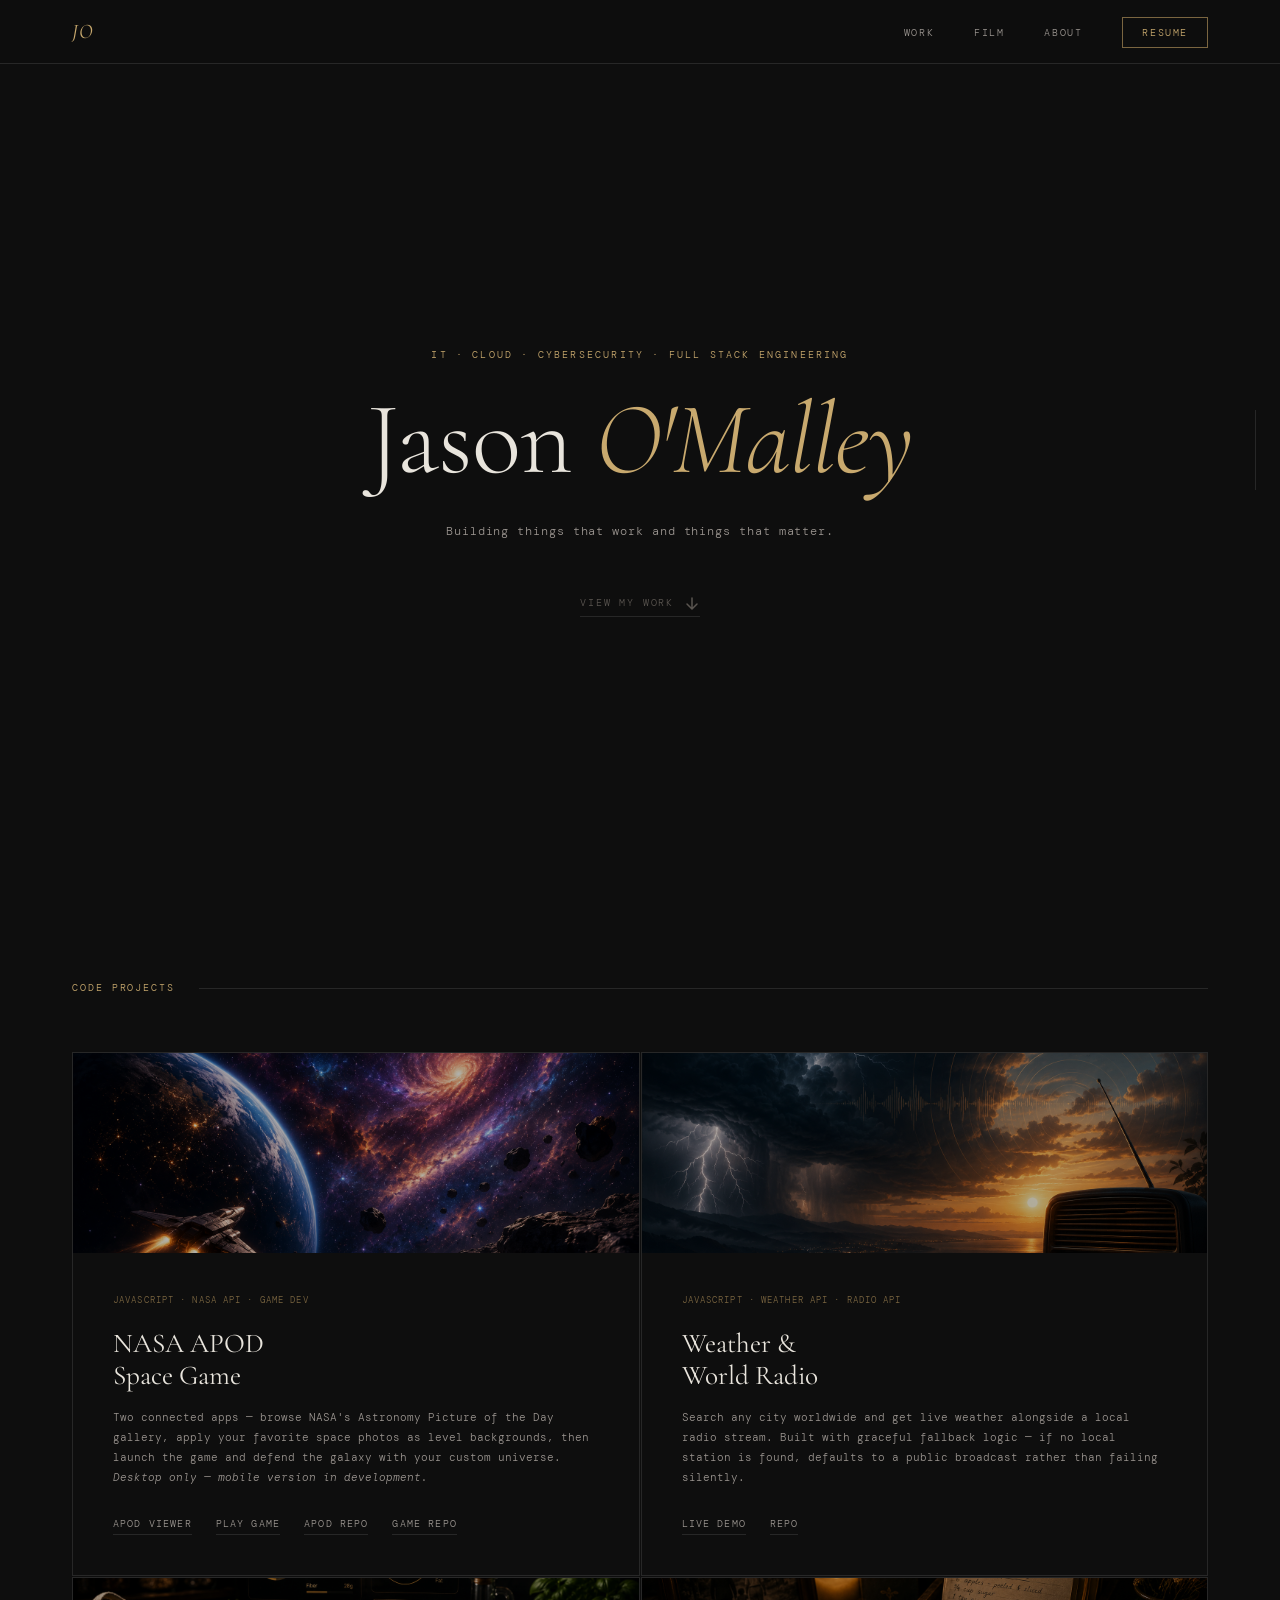
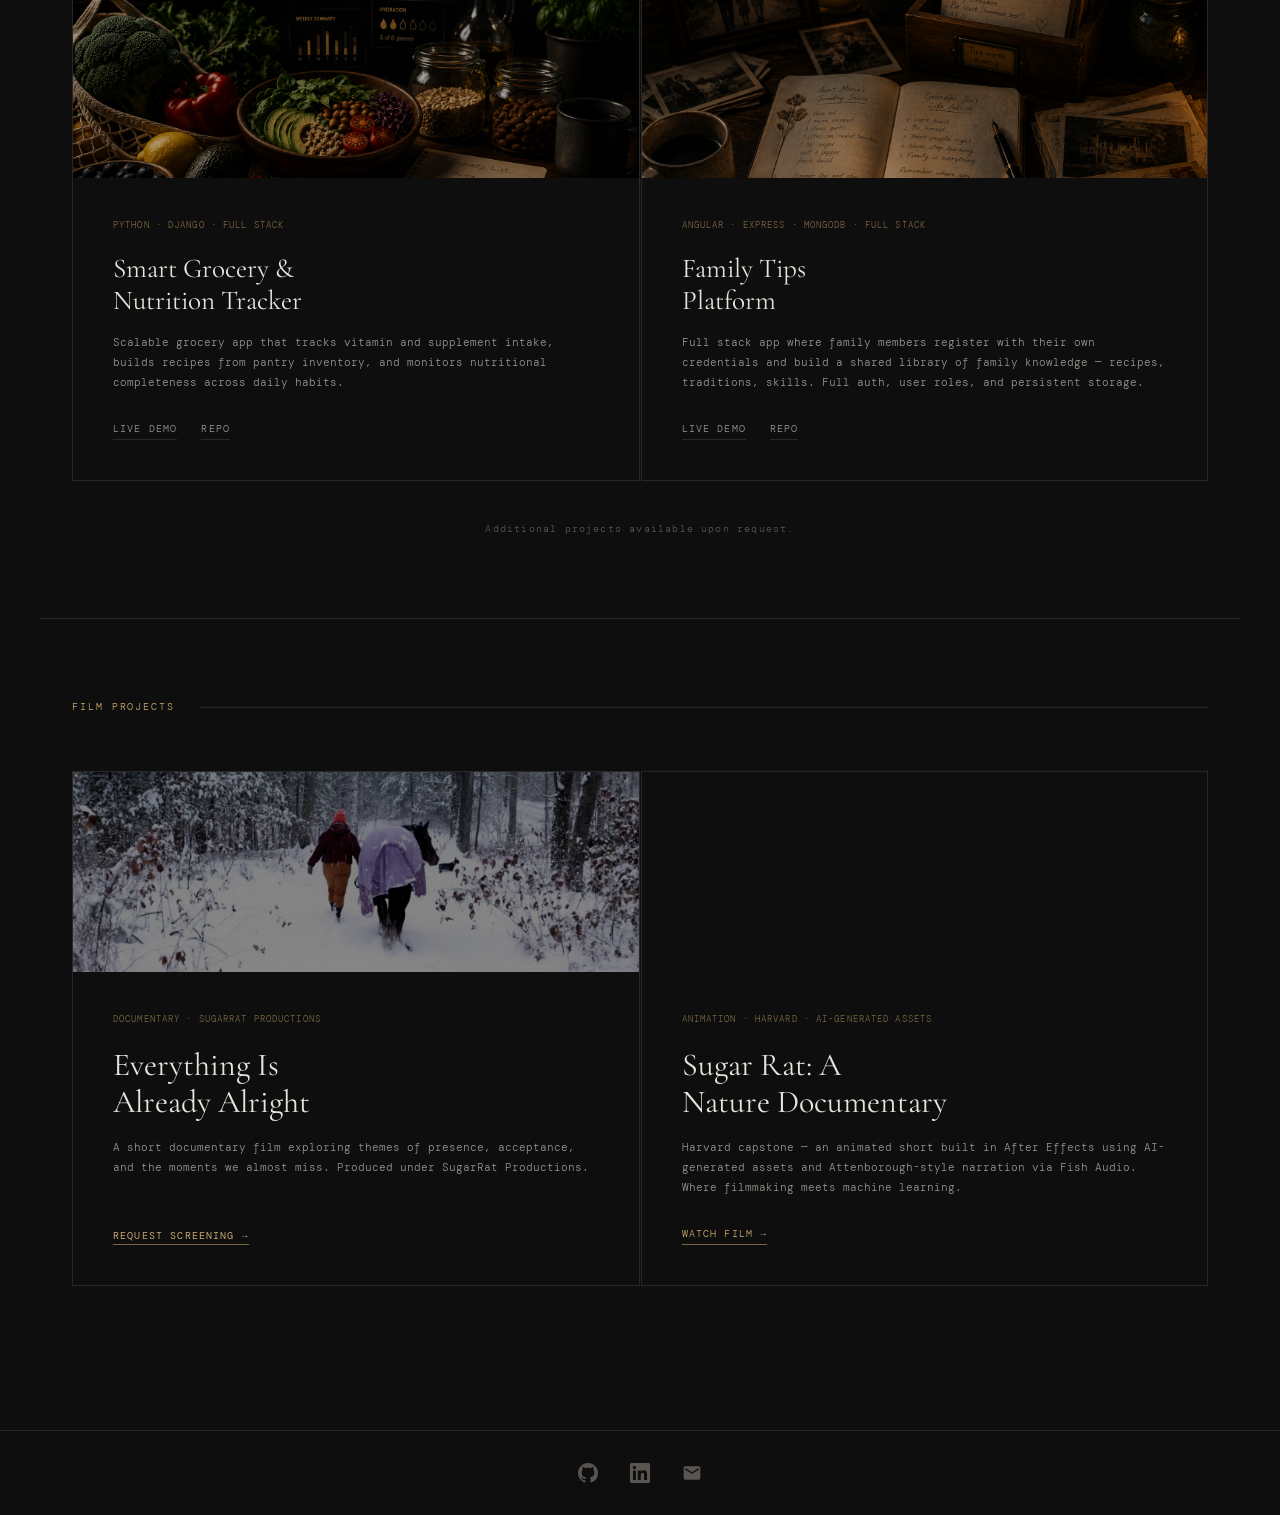
==== commit f62f5284: "Restore portfolio to Aug 31 version" ====
--- a/index.html
+++ b/index.html
@@ -1,297 +1,236 @@
 <!DOCTYPE html>
 <html lang="en">
 <head>
-<meta charset="UTF-8">
-<meta name="viewport" content="width=device-width, initial-scale=1.0">
-<title>A Digital Media Studio | Washington, DC</title>
-<meta name="description" content="A Digital Media Studio helps small businesses and organizations grow through web design, app design, photography, film, and drone cinematography. Based in Washington, DC.">
-<link rel="icon" href="images/favicon.ico" sizes="any">
-<link rel="icon" type="image/png" sizes="32x32" href="images/favicon-32.png">
-<link rel="icon" type="image/png" sizes="16x16" href="images/favicon-16.png">
-<link rel="apple-touch-icon" href="images/apple-touch-icon.png">
-<link rel="preload" as="image" href="images/logo.png">
-<link rel="preconnect" href="https://fonts.googleapis.com">
-<link rel="preconnect" href="https://fonts.gstatic.com" crossorigin>
-<link href="https://fonts.googleapis.com/css2?family=Fraunces:ital,opsz,wght@0,9..144,500;0,9..144,600;1,9..144,500&family=JetBrains+Mono:wght@400;500&family=Inter:wght@300;400;500&display=swap" rel="stylesheet">
-<link rel="stylesheet" href="css/style.css">
-<meta property="og:title" content="A Digital Media Studio">
-<meta property="og:description" content="Web, app, photography, film, and drone cinematography for small businesses and organizations. Washington, DC.">
-<meta property="og:image" content="https://adigitalmediastudio.com/images/og-image.png">
-<meta property="og:url" content="https://adigitalmediastudio.com">
-<meta property="og:type" content="website">
-<meta name="twitter:card" content="summary_large_image">
+  <meta charset="UTF-8">
+  <link rel="icon" href="images/favicon.ico" sizes="any">
+  <link rel="icon" type="image/png" sizes="32x32" href="images/favicon-32.png">
+  <link rel="icon" type="image/png" sizes="16x16" href="images/favicon-16.png">
+  <link rel="apple-touch-icon" href="images/apple-touch-icon.png">
+  <title>Jason O'Malley — Developer & Creative</title>
+  <meta property="og:title" content="Jason O'Malley — Developer & Creative">
+  <meta property="og:description" content="Full Stack Developer & Creative Technologist. Building things that work and things that matter.">
+  <meta property="og:image" content="https://jason-omalley.com/images/headshot.jpg">
+  <meta property="og:url" content="https://jason-omalley.com">
+  <meta name="twitter:card" content="summary_large_image">
+  <link rel="preconnect" href="https://fonts.googleapis.com">
+  <link href="https://fonts.googleapis.com/css2?family=Cormorant+Garamond:ital,wght@0,300;0,400;0,600;1,300;1,400&family=DM+Mono:wght@300;400;500&display=swap" rel="stylesheet">
+  <link rel="stylesheet" href="css/style.css">
 </head>
-<body class="rates-page home-page">
-
-<div class="site-frame">
-
-  <nav class="sitenav">
-    <a href="index.html" class="active">Home</a>
-    <a href="photography.html">Photography</a>
-    <a href="builds.html">Custom Builds</a>
-    <a href="retainer.html">Retainer</a>
-    <a href="#about">About</a>
+<body>
+
+  <!-- Nav -->
+  <nav id="navbar">
+    <div class="nav-inner">
+      <a href="index.html" class="nav-logo">JO</a>
+      <ul class="nav-links">
+        <li><a href="#code" class="nav-link">Work</a></li>
+        <li><a href="#film" class="nav-link">Film</a></li>
+        <li><a href="about.html" class="nav-link">About</a></li>
+        <li><a href="resume/resume.pdf" target="_blank" class="nav-link nav-resume">Resume</a></li>
+      </ul>
+      <button class="nav-toggle" aria-label="Toggle menu">
+        <span></span><span></span><span></span>
+      </button>
+    </div>
   </nav>
 
-  <!-- ==================== HERO ====================
-       Background loop: drop a short muted clip at media/hero-loop.mp4
-       and a still frame at images/hero-poster.jpg. Until then the
-       placeholder shows. See MEDIA.md for sizes. -->
-  <header class="home-hero">
-    <div class="hero-media" data-label="Hero loop · 8 to 15 sec, muted · media/hero-loop.mp4">
-      <video class="hero-video" src="media/hero-loop.mp4" poster="images/hero-poster.jpg"
-             autoplay muted loop playsinline preload="auto" aria-hidden="true"></video>
-    </div>
-    <div class="hero-shade" aria-hidden="true"></div>
-
-    <div class="hero-top">
-      <span class="hero-dot" aria-hidden="true"></span>
-      <span>Media that matters.</span>
-      <span class="hero-loc">Washington, DC</span>
-    </div>
-
-    <div class="hero-body">
-      <img src="images/logo.png" alt="A Digital Media Studio" class="hero-logo">
-      <h1>Helping small businesses grow, <em>in focus.</em></h1>
-      <p>Web, apps, photography, film, and drone work for small businesses and organizations building something worth showing up well for.</p>
-      <div class="hero-actions">
-        <button type="button" class="btn btn-solid" data-contact="call">Book an intro call</button>
-        <button type="button" class="reel-btn" id="openReel">
-          <span class="reel-play" aria-hidden="true"></span>
-          <span class="reel-text"><span class="reel-kicker">The reel</span>Watch it</span>
-        </button>
+  <!-- Scroll indicator -->
+  <div class="scroll-indicator">
+    <div class="scroll-track">
+      <div class="scroll-thumb" id="scrollThumb"></div>
+    </div>
+  </div>
+
+  <!-- Hero -->
+  <section class="hero" id="top">
+    <div class="hero-content">
+      <p class="hero-eyebrow">IT · CLOUD · CYBERSECURITY · FULL STACK ENGINEERING</p>
+      <h1 class="hero-name">Jason <em>O'Malley</em></h1>
+      <p class="hero-sub">Building things that work and things that matter.</p>
+      <a href="#code" class="hero-scroll-cta">
+        <span>View my work</span>
+        <svg width="16" height="16" viewBox="0 0 16 16" fill="none">
+          <path d="M8 3v10M3 9l5 5 5-5" stroke="currentColor" stroke-width="1.5" stroke-linecap="round" stroke-linejoin="round"/>
+        </svg>
+      </a>
+    </div>
+  </section>
+
+  <!-- Code Projects -->
+  <section class="projects-section" id="code">
+    <div class="section-label">
+      <span class="label-text">Code Projects</span>
+      <div class="label-line"></div>
+    </div>
+
+    <div class="projects-grid">
+
+      <article class="project-card project-card--thumb">
+        <div class="card-thumb" style="background-image: url('images/space-thumb.png')"></div>
+        <div class="card-inner">
+          <div class="card-front">
+            <div class="project-meta">JavaScript · NASA API · Game Dev</div>
+            <h3 class="project-title">NASA APOD<br>Space Game</h3>
+            <p class="project-desc">Two connected apps — browse NASA's Astronomy Picture of the Day gallery, apply your favorite space photos as level backgrounds, then launch the game and defend the galaxy with your custom universe. <em>Desktop only — mobile version in development.</em></p>
+            <div class="project-links">
+              <a href="https://sebastianomalley.github.io/apod-viewer" target="_blank" class="plink plink-gh">APOD Viewer</a>
+              <a href="https://sebastianomalley.github.io/space-game" target="_blank" class="plink plink-gh">Play Game</a>
+              <a href="https://github.com/sebastianomalley/apod-viewer" target="_blank" class="plink plink-gh">APOD Repo</a>
+              <a href="https://github.com/sebastianomalley/space-game" target="_blank" class="plink plink-gh">Game Repo</a>
+            </div>
+          </div>
+        </div>
+      </article>
+
+      <article class="project-card project-card--thumb">
+        <div class="card-thumb" style="background-image: url('images/weather-thumb.png')"></div>
+        <div class="card-inner">
+          <div class="card-front">
+            <div class="project-meta">JavaScript · Weather API · Radio API</div>
+            <h3 class="project-title">Weather &<br>World Radio</h3>
+            <p class="project-desc">Search any city worldwide and get live weather alongside a local radio stream. Built with graceful fallback logic — if no local station is found, defaults to a public broadcast rather than failing silently.</p>
+            <div class="project-links">
+              <a href="https://sebastianomalley.github.io/weather-music" target="_blank" class="plink plink-gh">Live Demo</a>
+              <a href="https://github.com/sebastianomalley/weather-music" target="_blank" class="plink plink-gh">Repo</a>
+            </div>
+          </div>
+        </div>
+      </article>
+
+        <article class="project-card project-card--thumb">
+          <div class="card-thumb" style="background-image: url('images/nourishmate-thumb.png')"></div>
+          <div class="card-inner">
+            <div class="card-front">
+              <div class="project-meta">Python · Django · Full Stack</div>
+              <h3 class="project-title">Smart Grocery &<br>Nutrition Tracker</h3>
+              <p class="project-desc">Scalable grocery app that tracks vitamin and supplement intake, builds recipes from pantry inventory, and monitors nutritional completeness across daily habits.</p>
+              <div class="project-links">
+                <a href="https://nourishmate-2iim.onrender.com" target="_blank" class="plink plink-gh">Live Demo</a>
+                <a href="https://github.com/sebastianomalley/nourishmate" target="_blank" class="plink plink-gh">Repo</a>
+              </div>
+            </div>
+          </div>
+        </article>
+
+      <article class="project-card project-card--thumb">
+        <div class="card-thumb" style="background-image: url('images/familytips-thumb.png')"></div>
+        <div class="card-inner">
+          <div class="card-front">
+            <div class="project-meta">Angular · Express · MongoDB · Full Stack</div>
+            <h3 class="project-title">Family Tips<br>Platform</h3>
+            <p class="project-desc">Full stack app where family members register with their own credentials and build a shared library of family knowledge — recipes, traditions, skills. Full auth, user roles, and persistent storage.</p>
+            <div class="project-links">
+              <a href="https://family-tips-app.onrender.com" target="_blank" class="plink plink-gh">Live Demo</a>
+              <a href="https://github.com/sebastianomalley/family-tips-app" target="_blank" class="plink plink-gh">Repo</a>
+            </div>
+          </div>
+        </div>
+      </article>
+
+    </div>
+    <p class="projects-note">Additional projects available upon request.</p>
+  </section>
+
+  <!-- Film Projects -->
+  <section class="projects-section film-section" id="film">
+    <div class="section-label">
+      <span class="label-text">Film Projects</span>
+      <div class="label-line"></div>
+    </div>
+
+    <div class="projects-grid projects-grid--film">
+
+      <article class="project-card project-card--film project-card--thumb">
+        <div class="card-thumb film-thumb--eiaa" style="background-image: url('images/eiaa-thumb.webp')"></div>
+        <div class="card-inner">
+          <div class="card-front">
+            <div class="project-meta">Documentary · SugarRat Productions</div>
+            <h3 class="project-title">Everything Is<br>Already Alright</h3>
+            <p class="project-desc">A short documentary film exploring themes of presence, acceptance, and the moments we almost miss. Produced under SugarRat Productions.</p>
+            <div class="project-links">
+              <button class="plink plink-modal" id="screeningBtn">Request Screening →</button>
+            </div>
+          </div>
+        </div>
+      </article>
+
+      <article class="project-card project-card--film project-card--thumb">
+        <div class="card-thumb film-thumb--sugarrat" style="background-image: url('https://img.youtube.com/vi/1ZAoogHaFr8/maxresdefault.jpg')"></div>
+        <div class="card-inner">
+          <div class="card-front">
+            <div class="project-meta">Animation · Harvard · AI-Generated Assets</div>
+            <h3 class="project-title">Sugar Rat: A<br>Nature Documentary</h3>
+            <p class="project-desc">Harvard capstone — an animated short built in After Effects using AI-generated assets and Attenborough-style narration via Fish Audio. Where filmmaking meets machine learning.</p>
+            <div class="project-links">
+              <a href="https://www.youtube.com/watch?v=1ZAoogHaFr8" target="_blank" class="plink">Watch Film →</a>
+            </div>
+          </div>
+        </div>
+      </article>
+
+    </div>
+  </section>
+
+  <!-- Screening Request Modal -->
+  <div class="modal-overlay" id="screeningModal" aria-hidden="true" role="dialog" aria-labelledby="modalTitle">
+    <div class="modal">
+      <button class="modal-close" id="modalClose" aria-label="Close modal">✕</button>
+      <p class="modal-eyebrow">Request a Private Screening</p>
+      <h3 class="modal-title" id="modalTitle">Everything Is<br>Already Alright</h3>
+      <p class="modal-desc">Leave your name and email and Jason will send you a private link within 24 hours.</p>
+      <form class="modal-form" id="screeningForm" action="https://api.web3forms.com/submit" method="POST">
+        <input type="hidden" name="access_key" value="52fb4f5c-e107-43de-b394-8b9e88a016b4">
+        <input type="hidden" name="subject" value="Private Screening Request — Jason O'Malley Portfolio">
+        <input class="modal-input" type="text" name="name" placeholder="Your Name" required>
+        <input class="modal-input" type="email" name="email" placeholder="Your Email" required>
+        <button class="modal-submit" type="submit">Send Request</button>
+      </form>
+      <div class="modal-success" id="screeningSuccess" aria-live="polite">
+        <p class="modal-success-title">You're on the list.</p>
+        <p class="modal-success-sub">Jason will be in touch within 24 hours.</p>
       </div>
     </div>
-
-    <div class="hero-bottom">
-      <span>Web · Apps · Photo · Film · Drone</span>
-      <span>One studio. The whole picture.</span>
-    </div>
-  </header>
-
-  <main>
-
-    <!-- ==================== SERVICES ==================== -->
-    <section id="services">
-      <div class="sec-head">
-        <div class="sec-tag">What I do</div>
-        <h2>Four ways to work together</h2>
+  </div>
+
+  <!-- Contact Modal -->
+  <div class="modal-overlay" id="contactModal" aria-hidden="true" role="dialog" aria-labelledby="contactTitle">
+    <div class="modal">
+      <button class="modal-close" id="contactClose" aria-label="Close modal">✕</button>
+      <p class="modal-eyebrow">Get in Touch</p>
+      <h3 class="modal-title" id="contactTitle">Let's Connect!</h3>
+      <p class="modal-desc" id="contactDesc">Send a message and Jason will get back to you within 48 hours.</p>
+      <form class="modal-form" id="contactForm" action="https://api.web3forms.com/submit" method="POST">
+        <input type="hidden" name="access_key" value="52fb4f5c-e107-43de-b394-8b9e88a016b4">
+        <input type="hidden" name="subject" value="Portfolio Contact — Jason O'Malley">
+        <input class="modal-input" type="text" name="name" placeholder="Your Name" required>
+        <input class="modal-input" type="email" name="email" placeholder="Your Email" required>
+        <textarea class="modal-input modal-textarea" name="message" placeholder="Your message..." rows="4" required></textarea>
+        <button class="modal-submit" type="submit">Send Message</button>
+      </form>
+      <div class="modal-success" id="contactSuccess" aria-live="polite">
+        <p class="modal-success-title">Message sent.</p>
+        <p class="modal-success-sub">Jason will be in touch within 48 hours.</p>
       </div>
-      <div class="service-row">
-        <a class="service-card" href="photography.html">
-          <span class="service-num">01</span>
-          <span class="service-name">Photography</span>
-          <span class="service-desc">Headshots, portraits, events, and pets. Natural light, edited by hand, delivered in a private gallery.</span>
-          <span class="service-go">See rates</span>
+    </div>
+  </div>
+
+  <!-- Footer -->
+  <footer>
+    <div class="footer-inner">
+      <div class="footer-links">
+        <a href="https://github.com/sebastianomalley" target="_blank" aria-label="GitHub">
+          <svg width="20" height="20" viewBox="0 0 24 24" fill="currentColor"><path d="M12 0C5.37 0 0 5.37 0 12c0 5.31 3.435 9.795 8.205 11.385.6.105.825-.255.825-.57 0-.285-.015-1.23-.015-2.235-3.015.555-3.795-.735-4.035-1.41-.135-.345-.72-1.41-1.23-1.695-.42-.225-1.02-.78-.015-.795.945-.015 1.62.87 1.845 1.23 1.08 1.815 2.805 1.305 3.495.99.105-.78.42-1.305.765-1.605-2.67-.3-5.46-1.335-5.46-5.925 0-1.305.465-2.385 1.23-3.225-.12-.3-.54-1.53.12-3.18 0 0 1.005-.315 3.3 1.23.96-.27 1.98-.405 3-.405s2.04.135 3 .405c2.295-1.56 3.3-1.23 3.3-1.23.66 1.65.24 2.88.12 3.18.765.84 1.23 1.905 1.23 3.225 0 4.605-2.805 5.625-5.475 5.925.435.375.81 1.095.81 2.22 0 1.605-.015 2.895-.015 3.3 0 .315.225.69.825.57A12.02 12.02 0 0 0 24 12c0-6.63-5.37-12-12-12z"/></svg>
         </a>
-        <a class="service-card" href="#work">
-          <span class="service-num">02</span>
-          <span class="service-name">Film &amp; video</span>
-          <span class="service-desc">Short films, music videos, fundraising pieces, and drone footage for brands, campaigns, and causes.</span>
-          <span class="service-go">See the work</span>
+        <a href="https://linkedin.com/in/jasonaomalley" target="_blank" aria-label="LinkedIn">
+          <svg width="20" height="20" viewBox="0 0 24 24" fill="currentColor"><path d="M20.447 20.452h-3.554v-5.569c0-1.328-.027-3.037-1.852-3.037-1.853 0-2.136 1.445-2.136 2.939v5.667H9.351V9h3.414v1.561h.046c.477-.9 1.637-1.85 3.37-1.85 3.601 0 4.267 2.37 4.267 5.455v6.286zM5.337 7.433a2.062 2.062 0 0 1-2.063-2.065 2.064 2.064 0 1 1 2.063 2.065zm1.782 13.019H3.555V9h3.564v11.452zM22.225 0H1.771C.792 0 0 .774 0 1.729v20.542C0 23.227.792 24 1.771 24h20.451C23.2 24 24 23.227 24 22.271V1.729C24 .774 23.2 0 22.222 0h.003z"/></svg>
         </a>
-        <a class="service-card" href="builds.html">
-          <span class="service-num">03</span>
-          <span class="service-name">Custom builds</span>
-          <span class="service-desc">Websites, apps, and small digital tools designed around how your business actually runs.</span>
-          <span class="service-go">See a build</span>
-        </a>
-        <a class="service-card" href="retainer.html">
-          <span class="service-num">04</span>
-          <span class="service-name">Retainer</span>
-          <span class="service-desc">Ongoing web, photo, and video support from one person who already knows your brand.</span>
-          <span class="service-go">How it works</span>
+        <a href="#" id="contactBtn" aria-label="Email">
+          <svg width="20" height="20" viewBox="0 0 24 24" fill="currentColor"><path d="M20 4H4c-1.1 0-2 .9-2 2v12c0 1.1.9 2 2 2h16c1.1 0 2-.9 2-2V6c0-1.1-.9-2-2-2zm0 4l-8 5-8-5V6l8 5 8-5v2z"/></svg>
         </a>
       </div>
-    </section>
-
-    <!-- ==================== WORK ====================
-         Each tile: a still at images/work/<name>.jpg and a short silent
-         clip at media/work/<name>.mp4 that plays on hover. Missing files
-         just show the placeholder. -->
-    <section id="work">
-      <div class="sec-head">
-        <div class="sec-tag">Recent work</div>
-        <h2>Less explaining. More showing.</h2>
-      </div>
-      <div class="work-grid">
-        <a class="work-tile work-tile--lead" href="#" data-reel>
-          <div class="work-media" data-label="images/work/documentary.jpg + media/work/documentary.mp4">
-            <img src="images/work/documentary.jpg" alt="" loading="lazy" onerror="this.remove()">
-            <video src="media/work/documentary.mp4" muted loop playsinline preload="metadata" onerror="this.remove()"></video>
-          </div>
-          <div class="work-cap"><span class="work-title">Documentary</span><span class="work-kind">Film · Sugar Rat Productions</span></div>
-        </a>
-        <a class="work-tile" href="#" data-reel>
-          <div class="work-media" data-label="images/work/davi.jpg + media/work/davi.mp4">
-            <img src="images/work/davi.jpg" alt="" loading="lazy" onerror="this.remove()">
-            <video src="media/work/davi.mp4" muted loop playsinline preload="metadata" onerror="this.remove()"></video>
-          </div>
-          <div class="work-cap"><span class="work-title">Davi Music</span><span class="work-kind">Music video</span></div>
-        </a>
-        <a class="work-tile" href="#" data-reel>
-          <div class="work-media" data-label="images/work/chappo.jpg + media/work/chappo.mp4">
-            <img src="images/work/chappo.jpg" alt="" loading="lazy" onerror="this.remove()">
-            <video src="media/work/chappo.mp4" muted loop playsinline preload="metadata" onerror="this.remove()"></video>
-          </div>
-          <div class="work-cap"><span class="work-title">Chappo</span><span class="work-kind">Music video</span></div>
-        </a>
-        <a class="work-tile" href="#" data-reel>
-          <div class="work-media" data-label="images/work/cure.jpg + media/work/cure.mp4">
-            <img src="images/work/cure.jpg" alt="" loading="lazy" onerror="this.remove()">
-            <video src="media/work/cure.mp4" muted loop playsinline preload="metadata" onerror="this.remove()"></video>
-          </div>
-          <div class="work-cap"><span class="work-title">CURE Epilepsy</span><span class="work-kind">Fundraising film</span></div>
-        </a>
-        <a class="work-tile" href="#" data-reel>
-          <div class="work-media" data-label="images/work/short-film.jpg + media/work/short-film.mp4">
-            <img src="images/work/short-film.jpg" alt="" loading="lazy" onerror="this.remove()">
-            <video src="media/work/short-film.mp4" muted loop playsinline preload="metadata" onerror="this.remove()"></video>
-          </div>
-          <div class="work-cap"><span class="work-title">Short film title</span><span class="work-kind">Short film</span></div>
-        </a>
-        <a class="work-tile" href="photography.html">
-          <div class="work-media" data-label="images/work/soho-house.jpg">
-            <img src="images/work/soho-house.jpg" alt="" loading="lazy" onerror="this.remove()">
-          </div>
-          <div class="work-cap"><span class="work-title">Soho House</span><span class="work-kind">Restaurant photography</span></div>
-        </a>
-      </div>
-    </section>
-
-    <!-- ==================== SELECTED WORK ====================
-         Names for now. To switch one to a logo, replace the text with
-         <img src="images/clients/name.svg" alt="Name">. -->
-    <section id="clients" class="clients">
-      <div class="sec-tag">Selected work</div>
-      <ul class="client-row">
-        <li>Soho House</li>
-        <li>American Museum of Natural History</li>
-        <li>Def Jam</li>
-        <li>Chappo</li>
-        <li>Davi Music</li>
-        <li>CURE Epilepsy</li>
-        <li>Virginia Mediation Network</li>
-        <li>Secret City</li>
-      </ul>
-    </section>
-
-    <!-- ==================== TESTIMONIALS ====================
-         Placeholder until real quotes come in. Replace the text in each
-         figure, or delete the whole section if you go live without them. -->
-    <section id="words" class="quotes">
-      <div class="sec-head">
-        <div class="sec-tag">In their words</div>
-        <h2>What clients say</h2>
-      </div>
-      <div class="quote-row">
-        <figure class="quote">
-          <blockquote>Testimonial one goes here.</blockquote>
-          <figcaption>Name · Organization</figcaption>
-        </figure>
-        <figure class="quote">
-          <blockquote>Testimonial two goes here.</blockquote>
-          <figcaption>Name · Organization</figcaption>
-        </figure>
-        <figure class="quote">
-          <blockquote>Testimonial three goes here.</blockquote>
-          <figcaption>Name · Organization</figcaption>
-        </figure>
-      </div>
-    </section>
-
-    <!-- ==================== ABOUT ==================== -->
-    <section id="about" class="about">
-      <div class="about-photo">
-        <img src="images/headshot.jpg" alt="Jason O'Malley" loading="lazy">
-      </div>
-      <div class="about-text">
-        <div class="sec-tag">About</div>
-        <h2>Hi, I'm Jason.</h2>
-        <p>I started A Digital Media Studio so small businesses and organizations could have one person who handles the camera and the code.</p>
-        <p>My background is in film. Through Sugar Rat Productions, my documentary company, I've spent years telling real people's stories, and that's still how I come at every project, whether it's a headshot, a music video, or a website.</p>
-        <p>I've also worked high-profile events, taught, and acted, so I know what it's like on both sides of the lens. Right now I'm working on a master's in Digital Media Design at Harvard Extension School and taking on clients across DC, Maryland, and Virginia.</p>
-        <p>If you're building something worth showing up well for, let's talk.</p>
-        <div class="about-actions">
-          <button type="button" class="btn btn-solid" data-contact="call">Book an intro call</button>
-          <a class="text-link" href="https://www.instagram.com/adigitalmediastudio/" target="_blank" rel="noopener">Instagram</a>
-        </div>
-      </div>
-    </section>
-
-  </main>
-
-  <footer>
-    <h3>Let's make something<br>worth showing up for.</h3>
-    <div class="foot-actions">
-      <button type="button" class="btn" id="openContact" data-contact="call">Book an intro call</button>
-      <button type="button" class="btn btn-line" data-contact="session">Book a photo session</button>
-    </div>
-    <div class="foot-meta">
-      <span>WASHINGTON, DC · <a href="https://www.instagram.com/adigitalmediastudio/" target="_blank" rel="noopener">INSTAGRAM</a></span>
-      <span>© <span class="yr">2026</span> A DIGITAL MEDIA STUDIO</span>
     </div>
   </footer>
-</div>
-
-<!-- ---------- reel modal ---------- -->
-<div class="modal-overlay reel-overlay" id="reelOverlay">
-  <div class="reel-frame" role="dialog" aria-modal="true" aria-label="Studio reel">
-    <button type="button" class="modal-close" id="closeReel" aria-label="Close">✕</button>
-    <div class="reel-embed" id="reelEmbed" data-label="Reel goes here · paste the Vimeo or YouTube link in js/main.js"></div>
-  </div>
-</div>
-
-<!-- ---------- contact modal ---------- -->
-<div class="modal-overlay" id="contactOverlay">
-  <div class="modal" role="dialog" aria-modal="true" aria-labelledby="modalTitle">
-    <button type="button" class="modal-close" id="closeContact" aria-label="Close">✕</button>
-
-    <div id="formView">
-      <h2 id="modalTitle">Start a project</h2>
-      <p class="modal-sub">Tell me a bit about what you need and I'll get back to you soon.</p>
-
-      <form id="contactForm">
-        <input type="hidden" name="access_key" value="19f84a20-0e99-46cd-95c0-8a7e95db971e">
-        <input type="hidden" name="subject" value="New inquiry from adigitalmediastudio.com">
-        <input type="checkbox" name="botcheck" style="display:none" tabindex="-1" autocomplete="off">
-
-        <div class="field">
-          <label for="name">Name</label>
-          <input type="text" id="name" name="name" required>
-        </div>
-        <div class="field">
-          <label for="email">Email</label>
-          <input type="email" id="email" name="email" required>
-        </div>
-        <div class="field">
-          <label for="message">What are you looking to build?</label>
-          <textarea id="message" name="message" required></textarea>
-        </div>
-
-        <button type="submit" class="btn" id="submitBtn">Send message</button>
-        <p class="form-status" id="formStatus"></p>
-        <p class="form-note">Prefer email? Reach me directly at adigitalmediastudio@gmail.com.</p>
-      </form>
-    </div>
-
-    <div id="successView" class="success-view" hidden>
-      <div class="success-mark" aria-hidden="true">
-        <svg viewBox="0 0 40 40" width="40" height="40">
-          <circle cx="20" cy="20" r="19" fill="none" stroke="#7FA3C0" stroke-width="1.5"/>
-          <path d="M12 20.5l5.5 5.5L29 14" fill="none" stroke="#7FA3C0" stroke-width="2" stroke-linecap="round" stroke-linejoin="round"/>
-        </svg>
-      </div>
-      <h2>Message sent</h2>
-      <p class="modal-sub">Thanks for reaching out. I'll be in touch soon.</p>
-      <button type="button" class="btn" id="successClose">Close</button>
-    </div>
-
-  </div>
-</div>
-
-<script src="js/main.js"></script>
-<script src="js/home.js"></script>
-
+
+  <script src="js/main.js"></script>
 </body>
 </html>
--- a/css/style.css
+++ b/css/style.css
@@ -1,661 +1,825 @@
-:root{
-  --paper: #E9E0CF;
-  --paper-dim: #DDD2BD;
-
-  --ink: #191816;
-  --ink-soft: #625E55;
-  --ink-faint: #918A7D;
-
-  --tally: #B68A43;
-  --slate: #526B7D;
-
-  --line: rgba(25,24,22,0.11);
-  --line-strong: rgba(25,24,22,0.27);
-
-  --hud-gap: clamp(24px, 4vw, 52px);
-}
-
-*{ box-sizing:border-box; margin:0; padding:0; }
-
-html{ scroll-behavior:smooth; }
-
-body{
-  background:
-    radial-gradient(
-      ellipse at 52% 43%,
-      rgba(182,138,67,0.075) 0%,
-      rgba(182,138,67,0.025) 30%,
-      transparent 58%
-    ),
-    linear-gradient(
-      118deg,
-      rgba(255,255,255,0.14),
-      transparent 38%,
-      rgba(82,107,125,0.025) 78%,
-      transparent
-    ),
-    var(--paper);
-
-  color:var(--ink);
-  font-family:'Work Sans', sans-serif;
-  -webkit-font-smoothing:antialiased;
-  overflow-x:hidden;
-}
-
-body:not(.ready) .hud, body:not(.ready) .sitenav, body:not(.ready) .site-frame{ opacity:0; }
-body.ready .hud, body.ready .sitenav, body.ready .site-frame{ opacity:1; transition:opacity 0.5s ease; }
-
-body.rates-page{ background:#1E2830; }
-
-::selection{ background:var(--tally); color:var(--paper); }
-
-a{ color:inherit; }
-
-:focus-visible{
-  outline:2px solid var(--tally);
-  outline-offset:3px;
-}
-
-.mono{
-  font-family:'JetBrains Mono', monospace;
-  letter-spacing:0.04em;
-}
-
-/* ---------- grain texture ---------- */
-.grain{
-  position:fixed; inset:0;
-  pointer-events:none;
-  z-index:40;
-  opacity:0.25;
-  mix-blend-mode:multiply;
-  background-image:url("data:image/svg+xml,%3Csvg xmlns='http://www.w3.org/2000/svg' width='120' height='120'%3E%3Cfilter id='n'%3E%3CfeTurbulence type='fractalNoise' baseFrequency='0.9' numOctaves='2' stitchTiles='stitch'/%3E%3C/filter%3E%3Crect width='100%25' height='100%25' filter='url(%23n)'/%3E%3C/svg%3E");
-}
-
-/* ---------- HUD frame ---------- */
-.hud{
-  position:relative;
-  min-height:100svh;
-  display:flex;
-  flex-direction:column;
-  justify-content:space-between;
-  padding:var(--hud-gap);
-}
-
-.hud-row{
-  display:flex;
-  justify-content:space-between;
-  align-items:flex-start;
-  font-size:11px;
-  color:var(--ink-soft);
-  border-top:1px solid rgba(25,24,22,0.12);
-  padding-top:10px;
-}
-
-.hud-row--bottom{
-  align-items:flex-end;
-  border-top:none;
-  border-bottom:1px solid rgba(25,24,22,0.12);
-  padding-top:0;
-  padding-bottom:10px;
-}
-
-.hud-row span{ display:block; }
-
-.corner{ position:relative; width:16px; height:16px; }
-.corner::before, .corner::after{
-  content:''; position:absolute; background:rgba(25,24,22,0.18);
-}
-.tl::before{ top:0;left:0;width:2px;height:32px; }
-.tl::after{ top:0;left:0;height:2px;width:100%; }
-.tl::after{
-  background:var(--tally);
-}
-.tr::before{ top:0;right:0;width:2px;height:32px; }
-.tr::after{ top:0;right:0;height:2px;width:100%; }
-.bl::before{ bottom:0;left:0;width:2px;height:32px; }
-.bl::after{ bottom:0;left:0;height:2px;width:100%; }
-.br::before{ bottom:0;right:0;width:2px;height:32px; }
-.br::after{ bottom:0;right:0;height:2px;width:100%; }
-
-.br::after{
-  background:var(--slate);
-}
-
-.hud-label{
-  max-width:150px;
-  letter-spacing:0.14em;
-}
-.hud-label.right{ text-align:right; margin-left:auto; }
-
-.focus-target{
-  position:relative;
-  display:inline-block;
-}
-.crosshair{
-  position:absolute; top:50%; left:50%;
-  transform:translate(-50%,-50%);
-  width:26px; height:26px;
-  pointer-events:none;
-  animation:breathe 4.5s ease-in-out infinite;
-}
-.crosshair::before, .crosshair::after{
-  content:''; position:absolute; background:var(--tally);
-}
-.crosshair::before{ top:50%; left:0; width:100%; height:1px; transform:translateY(-50%); }
-.crosshair::after{ left:50%; top:0; height:100%; width:1px; transform:translateX(-50%); }
-
-@keyframes breathe{
-  0%,100%{ opacity:0.35; }
-  50%{ opacity:0.9; }
-}
-
-@media (prefers-reduced-motion: reduce){
-  .crosshair{ animation:none; opacity:0.6; }
-}
-
-/* ---------- site nav ---------- */
-.sitenav{
-  display:flex;
-  justify-content:center;
-  gap:36px;
-  padding:14px var(--hud-gap) 0;
-}
-
-.sitenav a{
-  transform:translateY(14px);
-  font-family:'JetBrains Mono', monospace;
-  font-size:12px;
-  letter-spacing:0.08em;
-  text-transform:uppercase;
-  color:var(--ink-soft);
-  text-decoration:none;
-  padding-bottom:4px;
-  border-bottom:1px solid transparent;
-  transition:color 0.2s ease, border-color 0.2s ease;
-}
-.sitenav a:hover{ color:var(--tally); }
-.sitenav a.active{ color:var(--ink); border-color:var(--tally); }
-
-@media (max-width: 640px){
-  .sitenav{ gap:18px; flex-wrap:wrap; }
-}
-
-/* ---------- hero content ---------- */
-.hero-center{
-  flex:1;
-  display:flex;
-  flex-direction:column;
-  align-items:center;
-  justify-content:center;
-  text-align:center;
-  gap:clamp(20px, 3vw, 30px);
-  padding:40px 0;
-  transform:translateY(-1.5vh);
-}
-
-.logo-img{
-  height:clamp(86px, 10vw, 118px);
-  width:auto;
-  display:block;
-  filter:brightness(0);
-  opacity:0.94;
-}
-
-.eyebrow{
-  font-size:12px;
-  text-transform:uppercase;
-  letter-spacing:0.18em;
-  color:var(--ink-soft);
-}
-
-h1{
-  font-family:'Fraunces', serif;
-  font-optical-sizing:auto;
-  font-weight:460;
-  font-size:clamp(2.35rem, 5.8vw, 4.7rem);
-  line-height:1.08;
-  max-width:15ch;
-  letter-spacing:-0.025em;
-}
-
-h1 em{
-  font-style:italic;
-  font-weight:460;
-  color:var(--slate);
-}
-
-.lede{
-  font-size:clamp(0.95rem, 1.6vw, 1.15rem);
-  color:var(--ink-soft);
-  max-width:43ch;
-  line-height:1.65;
-}
-
-.status{
-  display:inline-flex;
-  align-items:center;
-  gap:9px;
-  font-size:12px;
-  letter-spacing:0.06em;
-  color:var(--ink-soft);
-  margin-top:6px;
-}
-
-.dot{
-  width:7px; height:7px; border-radius:50%;
-  background:var(--tally);
-  animation:pulse 2.2s ease-in-out infinite;
-  flex-shrink:0;
-}
-
-@keyframes pulse{
-  0%,100%{ box-shadow:0 0 0 0 rgba(198,48,28,0.35); }
-  50%{ box-shadow:0 0 0 6px rgba(198,48,28,0); }
-}
-
-@media (prefers-reduced-motion: reduce){
-  .dot{ animation:none; }
-}
-
-.cta-row{
-  display:flex;
-  gap:14px;
-  flex-wrap:wrap;
-  justify-content:center;
-  margin-top:10px;
-}
-
-.btn{
-  font-family:'JetBrains Mono', monospace;
-  font-size:12px;
-  letter-spacing:0.04em;
-  text-decoration:none;
-  padding:12px 20px;
-  border:1px solid var(--line-strong);
-  border-radius:2px;
-  transition:background 0.2s ease, color 0.2s ease, border-color 0.2s ease;
-  color:var(--ink);
-}
-
-.btn.primary{
-  color:var(--paper);
-  background:var(--slate);
-  border-color:var(--slate);
-}
-
-.btn.primary:hover{ background:var(--ink); border-color:var(--tally); }
-.btn.ghost:hover{ border-color:var(--ink); background:rgba(23,20,16,0.04); }
-
-/* ---------- services dial ---------- */
-.dial{
-  border-top:1px solid var(--line);
-  padding:26px var(--hud-gap);
-  display:flex;
-  flex-wrap:wrap;
-  justify-content:center;
-  gap:10px 0;
-}
-
-.dial-item{
-  font-family:'JetBrains Mono', monospace;
-  font-size:12px;
-  letter-spacing:0.05em;
-  text-transform:uppercase;
-  color:var(--ink-soft);
-  padding:0 18px;
-  position:relative;
-  transition:color 0.2s ease;
-}
-
-.dial-item:not(:last-child)::after{
-  content:'·';
-  position:absolute;
-  right:-2px;
-  color:var(--ink-faint);
-}
-
-.dial-item:hover{ color:var(--tally); }
-
-/* ---------- footer ---------- */
-footer{
-  padding:34px var(--hud-gap) 40px;
-  display:flex;
-  flex-wrap:wrap;
-  gap:16px;
-  justify-content:space-between;
-  align-items:flex-end;
-  font-size:12px;
-  color:var(--ink-faint);
-}
-
-footer .col{ max-width:340px; }
-footer .col + .col{ text-align:right; }
-
-footer p{ line-height:1.55; }
-
-footer a{ color:var(--ink-soft); text-decoration:underline; text-underline-offset:3px; }
-footer a:hover{ color:var(--tally); }
-
-@media (max-width: 640px){
-  .hud-label{ max-width:135px; font-size:10px; }
-  .hud-row{ font-size:10px; }
-  footer{ flex-direction:column; align-items:center; text-align:center; }
-  footer .col + .col{ text-align:center; }
-  .dial{
-    display:flex;
-    flex-wrap:wrap;
-    justify-content:center;
-    row-gap:8px;
+/* =====================
+   TOKENS
+===================== */
+:root {
+  --bg:           #0e0e0e;
+  --surface:      #161616;
+  --surface-2:    #1c1c1c;
+  --border:       #272727;
+  --accent:       #c8a96e;
+  --accent-dim:   #7a6540;
+  --text:         #e8e4dc;
+  --text-dim:     #9b9590;
+  --text-muted:   #5a5550;
+  --nav-h:        64px;
+  --max-w:        1200px;
+  --gap:          1px;
+}
+
+/* =====================
+   RESET
+===================== */
+*, *::before, *::after { box-sizing: border-box; margin: 0; padding: 0; }
+html { scroll-behavior: smooth; }
+
+body {
+  background: var(--bg);
+  color: var(--text);
+  font-family: 'DM Mono', monospace;
+  font-weight: 300;
+  font-size: 14px;
+  line-height: 1.7;
+  overflow-x: hidden;
+}
+
+a { color: inherit; text-decoration: none; }
+img { display: block; max-width: 100%; }
+
+/* =====================
+   NAV
+===================== */
+#navbar {
+  position: fixed;
+  top: 0; left: 0; right: 0;
+  z-index: 100;
+  height: var(--nav-h);
+  background: rgba(14,14,14,0.92);
+  backdrop-filter: blur(12px);
+  border-bottom: 1px solid var(--border);
+}
+
+.nav-inner {
+  max-width: var(--max-w);
+  margin: 0 auto;
+  padding: 0 2rem;
+  height: 100%;
+  display: flex;
+  align-items: center;
+  justify-content: space-between;
+}
+
+.nav-logo {
+  font-family: 'Cormorant Garamond', serif;
+  font-size: 1.3rem;
+  font-weight: 400;
+  font-style: italic;
+  color: var(--accent);
+  letter-spacing: 0.05em;
+}
+
+.nav-links {
+  list-style: none;
+  display: flex;
+  gap: 2.5rem;
+  align-items: center;
+}
+
+.nav-link {
+  font-size: 0.65rem;
+  letter-spacing: 0.15em;
+  text-transform: uppercase;
+  color: var(--text-dim);
+  transition: color 0.2s;
+}
+
+.nav-link:hover,
+.nav-active { color: var(--accent); }
+
+.nav-resume {
+  padding: 0.5rem 1.2rem;
+  border: 1px solid var(--accent-dim);
+  color: var(--accent);
+  transition: background 0.2s, border-color 0.2s;
+}
+
+.nav-resume:hover {
+  background: var(--accent);
+  color: var(--bg);
+  border-color: var(--accent);
+}
+
+.nav-toggle {
+  display: none;
+  flex-direction: column;
+  gap: 5px;
+  background: none;
+  border: none;
+  cursor: pointer;
+  padding: 4px;
+}
+
+.nav-toggle span {
+  display: block;
+  width: 22px;
+  height: 1px;
+  background: var(--text-dim);
+  transition: all 0.25s;
+}
+
+/* =====================
+   SCROLL INDICATOR
+===================== */
+.scroll-indicator {
+  position: fixed;
+  right: 1.5rem;
+  top: 50%;
+  transform: translateY(-50%);
+  z-index: 90;
+  display: flex;
+  flex-direction: column;
+  align-items: center;
+  gap: 0.5rem;
+}
+
+.scroll-track {
+  width: 1px;
+  height: 80px;
+  background: var(--border);
+  position: relative;
+  overflow: hidden;
+}
+
+.scroll-thumb {
+  position: absolute;
+  top: 0;
+  left: 0;
+  width: 100%;
+  background: var(--accent);
+  transition: height 0.1s linear;
+}
+
+/* =====================
+   HERO
+===================== */
+.hero {
+  min-height: 100vh;
+  display: flex;
+  align-items: center;
+  justify-content: center;
+  padding: calc(var(--nav-h) + 4rem) 2rem 4rem;
+  position: relative;
+  text-align: center;
+}
+
+.hero-content {
+  max-width: 600px;
+}
+
+.hero-eyebrow {
+  font-size: 0.62rem;
+  letter-spacing: 0.22em;
+  text-transform: uppercase;
+  color: var(--accent);
+  margin-bottom: 1.5rem;
+  opacity: 0;
+  animation: fadeUp 0.7s 0.2s forwards;
+}
+
+.hero-name {
+  font-family: 'Cormorant Garamond', serif;
+  font-size: clamp(3.5rem, 8vw, 7rem);
+  font-weight: 300;
+  line-height: 1.0;
+  letter-spacing: -0.01em;
+  margin-bottom: 2.0rem;
+  opacity: 0;
+  animation: fadeUp 0.7s 0.4s forwards;
+}
+
+.hero-name em {
+  font-style: italic;
+  color: var(--accent);
+}
+
+.hero-sub {
+  font-size: 0.72rem;
+  color: var(--text-dim);
+  letter-spacing: 0.08em;
+  margin-bottom: 3rem;
+  opacity: 0;
+  animation: fadeUp 0.7s 0.6s forwards;
+}
+
+.hero-scroll-cta {
+  display: inline-flex;
+  align-items: center;
+  gap: 0.6rem;
+  font-size: 0.62rem;
+  letter-spacing: 0.18em;
+  text-transform: uppercase;
+  color: var(--text-muted);
+  border-bottom: 1px solid var(--border);
+  padding-bottom: 0.3rem;
+  transition: color 0.2s, border-color 0.2s;
+  opacity: 0;
+  animation: fadeUp 0.7s 0.8s forwards;
+}
+
+.hero-scroll-cta:hover {
+  color: var(--accent);
+  border-color: var(--accent-dim);
+}
+
+.hero-line {
+  position: absolute;
+  bottom: 0;
+  left: 50%;
+  transform: translateX(-50%);
+  width: 1px;
+  height: 60px;
+  background: linear-gradient(to bottom, transparent, var(--border));
+}
+
+/* =====================
+   PROJECT SECTIONS
+===================== */
+.projects-section {
+  max-width: var(--max-w);
+  margin: 0 auto;
+  padding: 5rem 2rem;
+}
+
+.film-section {
+  border-top: 1px solid var(--border);
+}
+
+.section-label {
+  display: flex;
+  align-items: center;
+  gap: 1.5rem;
+  margin-bottom: 3.5rem;
+}
+
+.label-text {
+  font-size: 0.6rem;
+  letter-spacing: 0.2em;
+  text-transform: uppercase;
+  color: var(--accent);
+  white-space: nowrap;
+}
+
+.label-line {
+  flex: 1;
+  height: 1px;
+  background: var(--border);
+}
+
+/* =====================
+   PROJECT GRID
+===================== */
+.projects-grid {
+  display: grid;
+  grid-template-columns: repeat(2, 1fr);
+  gap: 1px;
+  background: var(--bg);
+  border: none;
+}
+
+.projects-grid--film {
+  grid-template-columns: repeat(2, 1fr);
+}
+
+.project-card {
+  background: var(--bg);
+  transition: background 0.25s;
+  position: relative;
+  overflow: hidden;
+  border: 1px solid var(--border);
+}
+
+.project-card::after {
+  content: '';
+  position: absolute;
+  bottom: 0; left: 0;
+  width: 100%;
+  height: 2px;
+  background: var(--accent);
+  transform: scaleX(0);
+  transform-origin: left;
+  transition: transform 0.3s ease;
+}
+
+.project-card:hover { background: var(--surface); }
+.project-card:hover::after { transform: scaleX(1); }
+
+.card-inner {
+  padding: 2.5rem;
+  height: 100%;
+  display: flex;
+  flex-direction: column;
+}
+
+.card-front {
+  display: flex;
+  flex-direction: column;
+  height: 100%;
+}
+
+.project-meta {
+  font-size: 0.58rem;
+  letter-spacing: 0.12em;
+  text-transform: uppercase;
+  color: var(--accent-dim);
+  margin-bottom: 1.2rem;
+}
+
+.project-title {
+  font-family: 'Cormorant Garamond', serif;
+  font-size: 1.7rem;
+  font-weight: 400;
+  line-height: 1.15;
+  margin-bottom: 1rem;
+  color: var(--text);
+}
+
+.project-desc {
+  font-size: 0.68rem;
+  line-height: 1.85;
+  color: var(--text-dim);
+  flex: 1;
+  margin-bottom: 1.8rem;
+}
+
+.projects-note {
+  font-size: 0.62rem;
+  letter-spacing: 0.12em;
+  color: var(--text-muted);
+  text-align: center;
+  padding-top: 2.5rem;
+}
+
+.project-links {
+  display: flex;
+  gap: 1.5rem;
+  margin-top: auto;
+}
+
+.plink {
+  font-size: 0.6rem;
+  letter-spacing: 0.12em;
+  text-transform: uppercase;
+  color: var(--accent);
+  border-bottom: 1px solid var(--accent-dim);
+  padding-bottom: 2px;
+  transition: border-color 0.2s, color 0.2s;
+}
+
+.plink:hover { border-color: var(--accent); }
+
+.plink-gh { color: var(--text-dim); border-color: var(--border); }
+.plink-gh:hover { color: var(--accent); border-color: var(--accent-dim); }
+
+.project-card--film .project-title {
+  font-size: 2rem;
+}
+
+/* =====================
+   FOOTER
+===================== */
+footer {
+  border-top: 1px solid var(--border);
+  padding: 2rem;
+  margin-top: 4rem;
+}
+
+.footer-inner {
+  max-width: var(--max-w);
+  margin: 0 auto;
+  display: flex;
+  justify-content: space-between;
+  align-items: center;
+  flex-wrap: wrap;
+  gap: 1rem;
+}
+
+.footer-name {
+  font-family: 'Cormorant Garamond', serif;
+  font-size: 0.9rem;
+  font-style: italic;
+  color: var(--text-muted);
+}
+
+.footer-links {
+  display: flex;
+  gap: 2rem;
+}
+
+.footer-links a {
+  font-size: 0.6rem;
+  letter-spacing: 0.12em;
+  text-transform: uppercase;
+  color: var(--text-muted);
+  transition: color 0.2s;
+}
+
+.footer-links a:hover { color: var(--accent); }
+
+/* =====================
+   ABOUT PAGE
+===================== */
+.about-page {
+  padding-top: var(--nav-h);
+}
+
+.about-main {
+  max-width: 900px;
+  margin: 0 auto;
+  padding: 5rem 2rem 4rem;
+}
+
+.about-hero {
+  display: grid;
+  grid-template-columns: 280px 1fr;
+  gap: 4rem;
+  align-items: end;
+  margin-bottom: 5rem;
+  padding-bottom: 4rem;
+  border-bottom: 1px solid var(--border);
+}
+
+.about-photo-wrap {
+  aspect-ratio: 3/4;
+  overflow: hidden;
+  background: var(--surface);
+  border: 1px solid var(--border);
+}
+
+.about-photo {
+  width: 100%;
+  height: 100%;
+  object-fit: cover;
+  object-position: top;
+  filter: grayscale(20%);
+  transition: filter 0.4s;
+}
+
+.about-photo:hover { filter: grayscale(0%); }
+
+.about-intro {
+  padding-bottom: 1rem;
+}
+
+.about-name {
+  font-family: 'Cormorant Garamond', serif;
+  font-size: clamp(3rem, 6vw, 5.5rem);
+  font-weight: 300;
+  line-height: 1.0;
+  margin-bottom: 1.2rem;
+}
+
+.about-name em {
+  font-style: italic;
+  color: var(--accent);
+}
+
+.about-tagline {
+  font-size: 0.75rem;
+  color: var(--text-dim);
+  line-height: 1.7;
+  max-width: 38ch;
+}
+
+.about-body {
+  display: flex;
+  flex-direction: column;
+  gap: 3.5rem;
+}
+
+.about-block {
+  display: grid;
+  grid-template-columns: 160px 1fr;
+  gap: 3rem;
+  padding-bottom: 3.5rem;
+  border-bottom: 1px solid var(--border);
+}
+
+.about-block:last-of-type {
+  border-bottom: none;
+}
+
+.about-block-label {
+  font-size: 0.58rem;
+  letter-spacing: 0.2em;
+  text-transform: uppercase;
+  color: var(--accent);
+  padding-top: 0.3rem;
+}
+
+.about-block-content p {
+  font-size: 0.72rem;
+  line-height: 1.95;
+  color: var(--text-dim);
+  margin-bottom: 1rem;
+}
+
+.about-block-content p:last-child { margin-bottom: 0; }
+
+.skills-grid {
+  display: flex;
+  flex-direction: column;
+  gap: 1.5rem;
+}
+
+.skill-group-label {
+  font-size: 0.58rem;
+  letter-spacing: 0.15em;
+  text-transform: uppercase;
+  color: var(--text-muted);
+  margin-bottom: 0.4rem;
+}
+
+.skill-items {
+  font-size: 0.7rem;
+  color: var(--text-dim);
+  line-height: 1.7;
+}
+
+.about-links {
+  display: flex;
+  gap: 2rem;
+  flex-wrap: wrap;
+  padding-top: 1rem;
+}
+
+.about-cta {
+  font-size: 0.62rem;
+  letter-spacing: 0.15em;
+  text-transform: uppercase;
+  color: var(--accent);
+  border-bottom: 1px solid var(--accent-dim);
+  padding-bottom: 2px;
+  transition: border-color 0.2s;
+}
+
+.about-cta:hover { border-color: var(--accent); }
+
+/* =====================
+   ANIMATIONS
+===================== */
+@keyframes fadeUp {
+  from { opacity: 0; transform: translateY(16px); }
+  to   { opacity: 1; transform: translateY(0); }
+}
+
+.reveal {
+  opacity: 0;
+  transform: translateY(20px);
+  transition: opacity 0.6s ease, transform 0.6s ease;
+}
+
+.reveal.visible {
+  opacity: 1;
+  transform: translateY(0);
+}
+
+/* =====================
+   RESPONSIVE
+===================== */
+@media (max-width: 900px) {
+  .projects-grid { grid-template-columns: repeat(2, 1fr); }
+  .projects-grid--film { grid-template-columns: 1fr; }
+  .about-hero { grid-template-columns: 200px 1fr; gap: 2.5rem; }
+  .about-block { grid-template-columns: 120px 1fr; gap: 2rem; }
+}
+
+@media (max-width: 640px) {
+  :root { --nav-h: 56px; }
+
+  .nav-links { display: none; flex-direction: column; gap: 1.5rem; position: fixed; top: var(--nav-h); left: 0; right: 0; background: var(--bg); border-bottom: 1px solid var(--border); padding: 2rem; }
+  .nav-links.open { display: flex; }
+  .nav-toggle { display: flex; }
+
+  .projects-grid,
+  .projects-grid--film { grid-template-columns: 1fr; }
+
+  .scroll-indicator { display: none; }
+
+  .about-hero { grid-template-columns: 100px 1fr; gap: 1.2rem; align-items: center; }
+  .about-name { font-size: clamp(1.6rem, 7vw, 2.2rem); }
+  .about-block { grid-template-columns: 1fr; gap: 1rem; }
+
+  .footer-inner { flex-direction: column; align-items: center; }
+
+  .projects-section { padding: 3.5rem 1.2rem; }
+  .about-main { padding: 3rem 1.2rem; }
+   .hero {
+    padding: calc(var(--nav-h) + 0.25rem) 1.5rem 0.5rem;
+    min-height: unset;
   }
-    .dial-item{ padding:0; }
-  .dial-item:not(:last-child)::after{
-    content:'·';
-    position:static;
-    margin:0 8px;
-  }
-}
-
-/* ---------- contact modal ---------- */
-.modal-overlay{
-  position:fixed; inset:0;
-  background:rgba(23,20,16,0.55);
-  backdrop-filter:blur(3px);
-  z-index:60;
-  display:none;
-  align-items:center;
-  justify-content:center;
-  padding:20px;
-}
-.modal-overlay.open{ display:flex; }
-
-.modal{
-  background:var(--paper);
-  border:1px solid var(--line-strong);
-  max-width:440px;
-  width:100%;
-  padding:34px;
-  position:relative;
-  max-height:85vh;
-  overflow-y:auto;
-  -webkit-overflow-scrolling:touch;
-}
-
-.modal-close{
-  position:absolute;
-  top:16px; right:16px;
-  width:28px; height:28px;
-  border:1px solid var(--line-strong);
-  background:none;
-  cursor:pointer;
-  color:var(--ink);
-  font-family:'JetBrains Mono', monospace;
-  font-size:14px;
-  line-height:1;
-  display:flex; align-items:center; justify-content:center;
-}
-.modal-close:hover{ background:var(--ink); color:var(--paper); }
-
-.modal h2{
-  font-family:'Fraunces', serif;
-  font-weight:460;
-  font-size:1.5rem;
-  margin-bottom:6px;
-}
-
-.modal .modal-sub{
-  font-size:13px;
-  color:var(--ink-soft);
-  margin-bottom:22px;
-  line-height:1.5;
-}
-
-.field{ margin-bottom:14px; }
-
-.field label{
-  display:block;
-  font-family:'JetBrains Mono', monospace;
-  font-size:10px;
-  letter-spacing:0.08em;
-  text-transform:uppercase;
-  color:var(--ink-soft);
-  margin-bottom:6px;
-}
-
-.field input, .field textarea{
-  width:100%;
-  background:var(--paper-dim);
-  border:1px solid var(--line-strong);
-  border-radius:2px;
-  padding:11px 12px;
-  font-family:'Work Sans', sans-serif;
-  font-size:14px;
-  color:var(--ink);
-}
-
-.field textarea{ resize:vertical; min-height:90px; }
-
-.field input:-webkit-autofill,
-.field input:-webkit-autofill:hover,
-.field input:-webkit-autofill:focus{
-  -webkit-box-shadow:0 0 0 1000px var(--paper-dim) inset !important;
-  -webkit-text-fill-color:var(--ink) !important;
-}
-
-.field input:focus, .field textarea:focus{
-  outline:2px solid var(--tally);
-  outline-offset:1px;
-}
-
-.modal .btn{
-  width:100%;
-  text-align:center;
-  cursor:pointer;
-  background:var(--ink);
-  color:var(--paper);
-  border-color:var(--ink);
-  font-size:12px;
-  padding:13px 20px;
-}
-.modal .btn:hover{ background:var(--tally); border-color:var(--tally); }
-.modal .btn:disabled{ opacity:0.5; cursor:not-allowed; }
-
-.form-note{
-  font-size:11px;
-  color:var(--ink-faint);
-  margin-top:12px;
-  line-height:1.5;
-  text-align:center;
-}
-
-.form-status{
-  font-family:'JetBrains Mono', monospace;
-  font-size:12px;
-  margin-top:14px;
-  display:none;
-}
-.form-status.show{ display:block; }
-.form-status.ok{ color:var(--slate); }
-.form-status.err{ color:var(--tally); }
-
-/* ---------- success view ---------- */
-.success-view{
-  text-align:center;
-  padding:12px 0 4px;
-}
-
-.success-mark{
-  display:inline-flex;
-  margin-bottom:18px;
-}
-
-.success-view h2{
-  font-family:'Fraunces', serif;
-  font-weight:460;
-  font-size:1.5rem;
-  margin-bottom:8px;
-}
-
-.success-view .modal-sub{
-  margin-bottom:24px;
-}
-
-.success-view .btn{
-  width:auto;
-  padding:12px 28px;
-}
-
-/* ==================== rates pages (photography.html + retainer.html) ==================== */
-.site-frame{
-  position:relative; z-index:2;
-  --rt-ink:#EAE4D4;
-  --rt-ink-dim:#9FAAAE;
-  --rt-ink-faint:#5F6C71;
-  --rt-bg:#1E2830;
-  --rt-panel:#26323B;
-  --rt-line:#3B4A52;
-  --rt-blue:#7FA3C0;
-  --rt-blue-deep:#4E7291;
-  --rt-green:#93AC7C;
-  --rt-green-deep:#69824F;
-  background:var(--rt-bg);
-  color:var(--rt-ink);
-  font-family:'Inter',sans-serif;
-  font-weight:300;
-  line-height:1.65;
-}
-.site-frame a{color:inherit;text-decoration:none;}
-.site-frame::before{
-  content:"";
-  position:fixed; inset:0;
-  background-image:url("data:image/svg+xml,%3Csvg xmlns='http://www.w3.org/2000/svg' width='160' height='160'%3E%3Cfilter id='n'%3E%3CfeTurbulence type='fractalNoise' baseFrequency='0.85' numOctaves='2' stitchTiles='stitch'/%3E%3CfeColorMatrix type='saturate' values='0'/%3E%3C/filter%3E%3Crect width='100%25' height='100%25' filter='url(%23n)'/%3E%3C/svg%3E");
-  opacity:0.1;
-  mix-blend-mode:screen;
-  pointer-events:none;
-  z-index:1;
-}
-.site-frame .serif{font-family:'Fraunces',serif;}
-.site-frame .mono{font-family:'JetBrains Mono',monospace;}
-
-.site-frame header{ display:flex; justify-content:space-between; align-items:center; padding:30px 40px; border-bottom:1px solid var(--rt-line); position:relative; z-index:2; }
-.site-frame .brand-block{font-family:'Fraunces',serif; font-weight:500; font-size:19px; color:var(--rt-ink);}
-.site-frame .meta-block{ position:absolute; left:50%; top:50%; transform:translate(-50%,-50%); font-family:'JetBrains Mono',monospace; font-size:18px; font-weight:500; color:var(--rt-blue); letter-spacing:0.14em; text-transform:uppercase;}
-.site-frame .sitenav{ display:flex; justify-content:center; gap:36px; padding:24px 40px 20px; border-bottom:1px solid var(--rt-line); position:relative; z-index:2; }
-.site-frame .sitenav a{ transform:translateY(1px); font-family:'JetBrains Mono',monospace; font-size:12px; letter-spacing:0.08em; text-transform:uppercase; color:var(--rt-ink-dim); padding-bottom:4px; border-bottom:1px solid transparent; }
-.site-frame .sitenav a.active{ color:var(--rt-blue); border-bottom-color:var(--rt-blue); }
-
-.site-frame .page-name{ font-family:'Fraunces',serif; font-style:italic; font-weight:500; font-size:clamp(28px,4vw,44px); color:var(--rt-blue); margin-bottom:18px; }
-
-.site-frame .hero{ padding:8vh 6vw 8vh; text-align:center; border-bottom:1px solid var(--rt-line); position:relative; z-index:2; }
-.site-frame .hero h1{ font-family:'Fraunces',serif; font-weight:600; font-size:clamp(36px,5.4vw,62px); line-height:1.1; max-width:18ch; margin:0 auto; }
-.site-frame .hero p{ max-width:50ch; margin:24px auto 0; font-size:16.5px; color:var(--rt-ink-dim); font-weight:300; }
-.site-frame .hero-tag{ display:inline-block; margin-top:28px; font-family:'JetBrains Mono',monospace; font-size:12px; color:var(--rt-ink-dim); border:1px solid var(--rt-line); padding:9px 18px; }
-
-.site-frame section{ padding:8vh 6vw; border-bottom:1px solid var(--rt-line); position:relative; z-index:2; }
-
-.site-frame .sec-head{ max-width:640px; margin-bottom:40px; }
-.site-frame .sec-tag{font-family:'JetBrains Mono',monospace; font-size:14px; font-weight:500; color:var(--rt-blue); letter-spacing:0.08em; text-transform:uppercase; margin-bottom:12px;}
-.site-frame .sec-head h2{font-family:'Fraunces',serif; font-weight:500; font-size:clamp(26px,3.4vw,36px); color:var(--rt-ink); margin-bottom:14px;}
-.site-frame .sec-desc{max-width:56ch; color:var(--rt-ink-dim); font-size:14.5px; line-height:1.6;}
-
-.site-frame .grid{ display:grid; gap:1px; background:var(--rt-line); border:1px solid var(--rt-line);}
-.site-frame .grid-3{ grid-template-columns:repeat(3,1fr); }
-.site-frame .card{ position:relative; background:var(--rt-panel); padding:32px 28px; display:flex; flex-direction:column; gap:14px; }
-.site-frame .card.featured{ background:#2C3A44; }
-.site-frame .card.featured::before{
-  content:"Most booked"; position:absolute; top:14px; right:14px;
-  font-family:'JetBrains Mono',monospace; font-size:10px; letter-spacing:0.08em; text-transform:uppercase;
-  color:var(--rt-green); border:1px solid var(--rt-green-deep); padding:4px 9px;
-}
-.site-frame .card-name{font-family:'Fraunces',serif; font-weight:500; font-size:19px;}
-.site-frame .price{font-family:'Fraunces',serif; font-size:32px; font-weight:500; color:var(--rt-blue);}
-.site-frame .card-details{font-size:13px; color:var(--rt-ink-dim); border-top:1px solid var(--rt-line); padding-top:14px;}
-
-.site-frame .note-strip{margin-top:26px; font-size:13px; color:var(--rt-ink-dim); font-family:'JetBrains Mono',monospace; line-height:1.9;}
-.site-frame .note-strip b{color:var(--rt-ink); font-weight:500;}
-
-.site-frame .tag-row{ display:flex; flex-wrap:wrap; gap:10px; margin-top:24px; }
-.site-frame .tag-row span{ font-family:'JetBrains Mono',monospace; font-size:11px; letter-spacing:0.06em; text-transform:uppercase; padding:7px 14px; border:1px solid var(--rt-line); color:var(--rt-ink-dim); }
-
-.site-frame .event-table{width:100%; border-collapse:collapse;}
-.site-frame .event-table tr{border-bottom:1px solid var(--rt-line);}
-.site-frame .event-table tr:last-child{border-bottom:none;}
-.site-frame .event-table td{padding:20px 0; font-size:14.5px;}
-.site-frame .event-table td:first-child{color:var(--rt-ink-dim); font-family:'JetBrains Mono',monospace; font-size:12px; text-transform:uppercase; letter-spacing:0.06em;}
-.site-frame .event-table td:last-child{text-align:right; font-family:'Fraunces',serif; font-size:20px; color:var(--rt-blue);}
-
-.site-frame .retainer-card{
-  background:var(--rt-panel); border:1px solid var(--rt-line);
-  padding:48px 44px; display:flex; flex-direction:column; gap:22px;
-  max-width:700px;
-}
-
-.site-frame #retainer .sec-head, .site-frame #retainer .retainer-card{ max-width:760px; margin-left:auto; margin-right:auto; }
-.site-frame .retainer-card .name{font-family:'Fraunces',serif; font-weight:500; font-size:24px;}
-.site-frame .retainer-card .price{font-family:'Fraunces',serif; font-size:52px; font-weight:600; color:var(--rt-blue);}
-.site-frame .retainer-card .price span{font-family:'JetBrains Mono',monospace; font-size:15px; color:var(--rt-ink-dim); font-weight:400;}
-.site-frame .retainer-card .term{font-family:'JetBrains Mono',monospace; font-size:13px; color:var(--rt-green); letter-spacing:0.02em;}
-
-.site-frame .retainer-services{ display:flex; flex-direction:column; gap:30px; margin-top:8px; }
-.site-frame .retainer-service .service-label{ font-family:'JetBrains Mono',monospace; font-size:11px; letter-spacing:0.08em; text-transform:uppercase; color:var(--rt-blue); margin-bottom:6px; }
-.site-frame .retainer-service h3{ font-family:'Fraunces',serif; font-weight:500; font-size:18px; color:var(--rt-ink); margin-bottom:12px; }
-.site-frame .retainer-service ul{ list-style:none; display:flex; flex-direction:column; gap:8px; }
-.site-frame .retainer-service ul li{ font-size:14px; color:var(--rt-ink-dim); padding-left:18px; position:relative; }
-.site-frame .retainer-service ul li::before{ content:"+"; position:absolute; left:0; color:var(--rt-green); }
-
-.site-frame .includes{ list-style:none; display:flex; flex-direction:column; gap:14px; margin-top:6px; }
-.site-frame .includes li{ display:flex; gap:14px; font-size:15px; color:var(--rt-ink); align-items:flex-start; }
-.site-frame .includes li::before{ content:"+"; color:var(--rt-green); flex-shrink:0; }
-
-.site-frame .compare-row{ display:grid; grid-template-columns:repeat(3,1fr); gap:1px; background:var(--rt-line); border:1px solid var(--rt-line); margin-top:8px; }
-.site-frame .compare-card{ background:var(--rt-panel); padding:30px 26px; }
-.site-frame .compare-card .cname{font-family:'Fraunces',serif; font-weight:500; font-size:17px; margin-bottom:8px; color:var(--rt-ink);}
-.site-frame .compare-card .cdesc{font-size:13px; color:var(--rt-ink-dim);}
-
-.site-frame footer{ display:flex; flex-direction:column; align-items:center; padding:8vh 6vw 6vh; text-align:center; position:relative; z-index:2; }
-.site-frame footer h3{ font-family:'Fraunces',serif; font-weight:500; font-size:clamp(28px,4.4vw,46px); color:var(--rt-ink);}
-.site-frame footer .btn{ display:inline-block; margin-top:30px; background:var(--rt-blue-deep); color:#12181C; font-family:'JetBrains Mono',monospace; font-size:13px; padding:15px 30px; }
-.site-frame .foot-meta{ margin-top:50px; width:100%; display:flex; justify-content:space-between; font-family:'JetBrains Mono',monospace; font-size:11px; color:var(--rt-ink-faint); }
-
-/* ---------- contact modal (rates pages) ---------- */
-body.rates-page .modal{ background:#2C3944; border:1px solid #4E5D68; }
-body.rates-page .modal h2{ color:#EAE4D4; }
-body.rates-page .modal-sub{ color:#9FAAAE; }
-body.rates-page .field label{ color:#9FAAAE; }
-body.rates-page .field input, body.rates-page .field textarea{ background:#1E2830; border:1px solid #4E5D68; color:#EAE4D4; }
-body.rates-page .field input:-webkit-autofill,
-body.rates-page .field input:-webkit-autofill:hover,
-body.rates-page .field input:-webkit-autofill:focus{
-  -webkit-text-fill-color:#EAE4D4 !important;
-  -webkit-box-shadow:0 0 0px 1000px #1E2830 inset !important;
-  box-shadow:0 0 0px 1000px #1E2830 inset !important;
-  transition:background-color 9999s ease-in-out 0s;
-}
-body.rates-page .field input:focus, body.rates-page .field textarea:focus{ outline:2px solid #7FA3C0; outline-offset:1px; }
-body.rates-page .modal .btn{ background:#4E7291; color:#12181C; border-color:#4E7291; }
-body.rates-page .modal .btn:hover{ background:#7FA3C0; border-color:#7FA3C0; }
-body.rates-page .modal-close{ border-color:#4E5D68; color:#EAE4D4; }
-body.rates-page .modal-close:hover{ background:#EAE4D4; color:#1E2830; }
-body.rates-page .form-note{ color:#5F6C71; }
-
-@media (max-width:760px){
-  .site-frame header{flex-direction:column; gap:12px;}
-  .site-frame .meta-block{text-align:left;}
-  .site-frame .sitenav{gap:20px; flex-wrap:wrap;}
-  .site-frame .grid-3{grid-template-columns:1fr;}
-  .site-frame .retainer-card{padding:34px 26px;}
-  .site-frame .compare-row{grid-template-columns:1fr;}
-  
-  .site-frame .foot-meta{
-    flex-direction:column;
-    align-items:center;
-    gap:14px;
-    text-align:center;
-  }
-}
-
-/* ---------- retainer: scope-based pricing line ---------- */
-.site-frame .retainer-card .price-note{ font-family:'Fraunces',serif; font-weight:500; font-size:clamp(20px,2.6vw,26px); line-height:1.35; color:var(--rt-blue); max-width:30ch; }
-
-/* ---------- footer links ---------- */
-.site-frame .foot-meta a{ border-bottom:1px solid var(--rt-line); transition:color 0.2s ease, border-color 0.2s ease; }
-.site-frame .foot-meta a:hover{ color:var(--rt-blue); border-color:var(--rt-blue); }
+}
+
+/* =====================
+   MODAL
+===================== */
+.modal-overlay {
+  display: none;
+  position: fixed;
+  inset: 0;
+  z-index: 200;
+  background: rgba(0, 0, 0, 0.85);
+  backdrop-filter: blur(8px);
+  align-items: center;
+  justify-content: center;
+}
+
+.modal-overlay.is-open {
+  display: flex;
+}
+
+.modal {
+  background: var(--surface);
+  border: 1px solid var(--border);
+  padding: 3rem;
+  max-width: 480px;
+  width: 90%;
+  position: relative;
+}
+
+.modal-close {
+  position: absolute;
+  top: 1.2rem;
+  right: 1.5rem;
+  background: none;
+  border: none;
+  color: var(--text-muted);
+  font-size: 1rem;
+  cursor: pointer;
+  transition: color 0.2s;
+  line-height: 1;
+  padding: 0.2rem;
+}
+
+.modal-close:hover { color: var(--accent); }
+
+.modal-eyebrow {
+  font-size: 0.6rem;
+  letter-spacing: 0.2em;
+  text-transform: uppercase;
+  color: var(--accent);
+  margin-bottom: 1rem;
+}
+
+.modal-title {
+  font-family: 'Cormorant Garamond', serif;
+  font-size: 1.8rem;
+  font-weight: 300;
+  line-height: 1.2;
+  color: var(--text);
+  margin-bottom: 0.8rem;
+}
+
+.modal-desc {
+  font-size: 0.68rem;
+  color: var(--text-dim);
+  line-height: 1.8;
+  margin-bottom: 2rem;
+}
+
+.modal-form {
+  display: flex;
+  flex-direction: column;
+  gap: 1rem;
+}
+
+.modal-input {
+  width: 100%;
+  background: var(--bg);
+  border: 1px solid var(--border);
+  padding: 0.9rem 1rem;
+  color: var(--text);
+  font-family: 'DM Mono', monospace;
+  font-size: 0.7rem;
+  outline: none;
+  transition: border-color 0.2s;
+}
+
+.modal-input:focus { border-color: var(--accent-dim); }
+.modal-input::placeholder { color: var(--text-muted); }
+
+.modal-submit {
+  width: 100%;
+  background: var(--accent);
+  color: var(--bg);
+  border: none;
+  padding: 1rem;
+  font-family: 'DM Mono', monospace;
+  font-size: 0.65rem;
+  letter-spacing: 0.15em;
+  text-transform: uppercase;
+  cursor: pointer;
+  transition: opacity 0.2s;
+  margin-top: 0.5rem;
+}
+
+.modal-submit:hover { opacity: 0.85; }
+
+.modal-success {
+  display: none;
+  text-align: center;
+  padding: 2rem 0;
+}
+
+.modal-success.is-visible { display: block; }
+
+.modal-success-title {
+  font-family: 'Cormorant Garamond', serif;
+  font-size: 1.5rem;
+  font-style: italic;
+  color: var(--accent);
+  margin-bottom: 0.8rem;
+}
+
+.modal-success-sub {
+  font-size: 0.68rem;
+  color: var(--text-dim);
+}
+
+.modal-textarea {
+  resize: vertical;
+  min-height: 100px;
+}
+
+/* Screening button styled like a link */
+.plink-modal {
+  background: none;
+  border: none;
+  border-bottom: 1px solid var(--accent-dim);
+  padding: 0 0 2px 0;
+  cursor: pointer;
+  font-family: 'DM Mono', monospace;
+}
+
+/* =====================
+   FOOTER ICONS
+===================== */
+.footer-links a {
+  color: var(--text-muted);
+  transition: color 0.2s;
+  display: flex;
+  align-items: center;
+}
+
+.footer-links a:hover { color: var(--accent); }
+
+.footer-inner {
+  justify-content: center;
+}
+
+/* =====================
+   FILM CARD THUMBNAIL
+===================== */
+.project-card--thumb {
+  display: flex;
+  flex-direction: column;
+}
+
+.card-thumb {
+  width: 100%;
+  height: 200px;
+  background-size: cover;
+  background-position: center;
+  filter: brightness(0.7);
+  transition: filter 0.3s ease;
+  flex-shrink: 0;
+}
+
+.project-card--thumb:hover .card-thumb {
+  filter: brightness(0.9);
+}
+
+/* =====================
+   FILM THUMBNAIL GRADING
+===================== */
+
+/* Documentary — tame snow and cool whites */
+.film-thumb--eiaa {
+  filter:
+    brightness(0.52)
+    contrast(1.18)
+    saturate(0.72)
+    sepia(0.08);
+}
+
+/* Sugar Rat — already dark, just refine it */
+.film-thumb--sugarrat {
+  filter:
+    brightness(0.68)
+    contrast(1.10)
+    saturate(0.82);
+}
+
+/* Hover states */
+.project-card--film:hover .film-thumb--eiaa {
+  filter:
+    brightness(0.66)
+    contrast(1.14)
+    saturate(0.78)
+    sepia(0.05);
+}
+
+.project-card--film:hover .film-thumb--sugarrat {
+  filter:
+    brightness(0.80)
+    contrast(1.06)
+    saturate(0.88);
+}
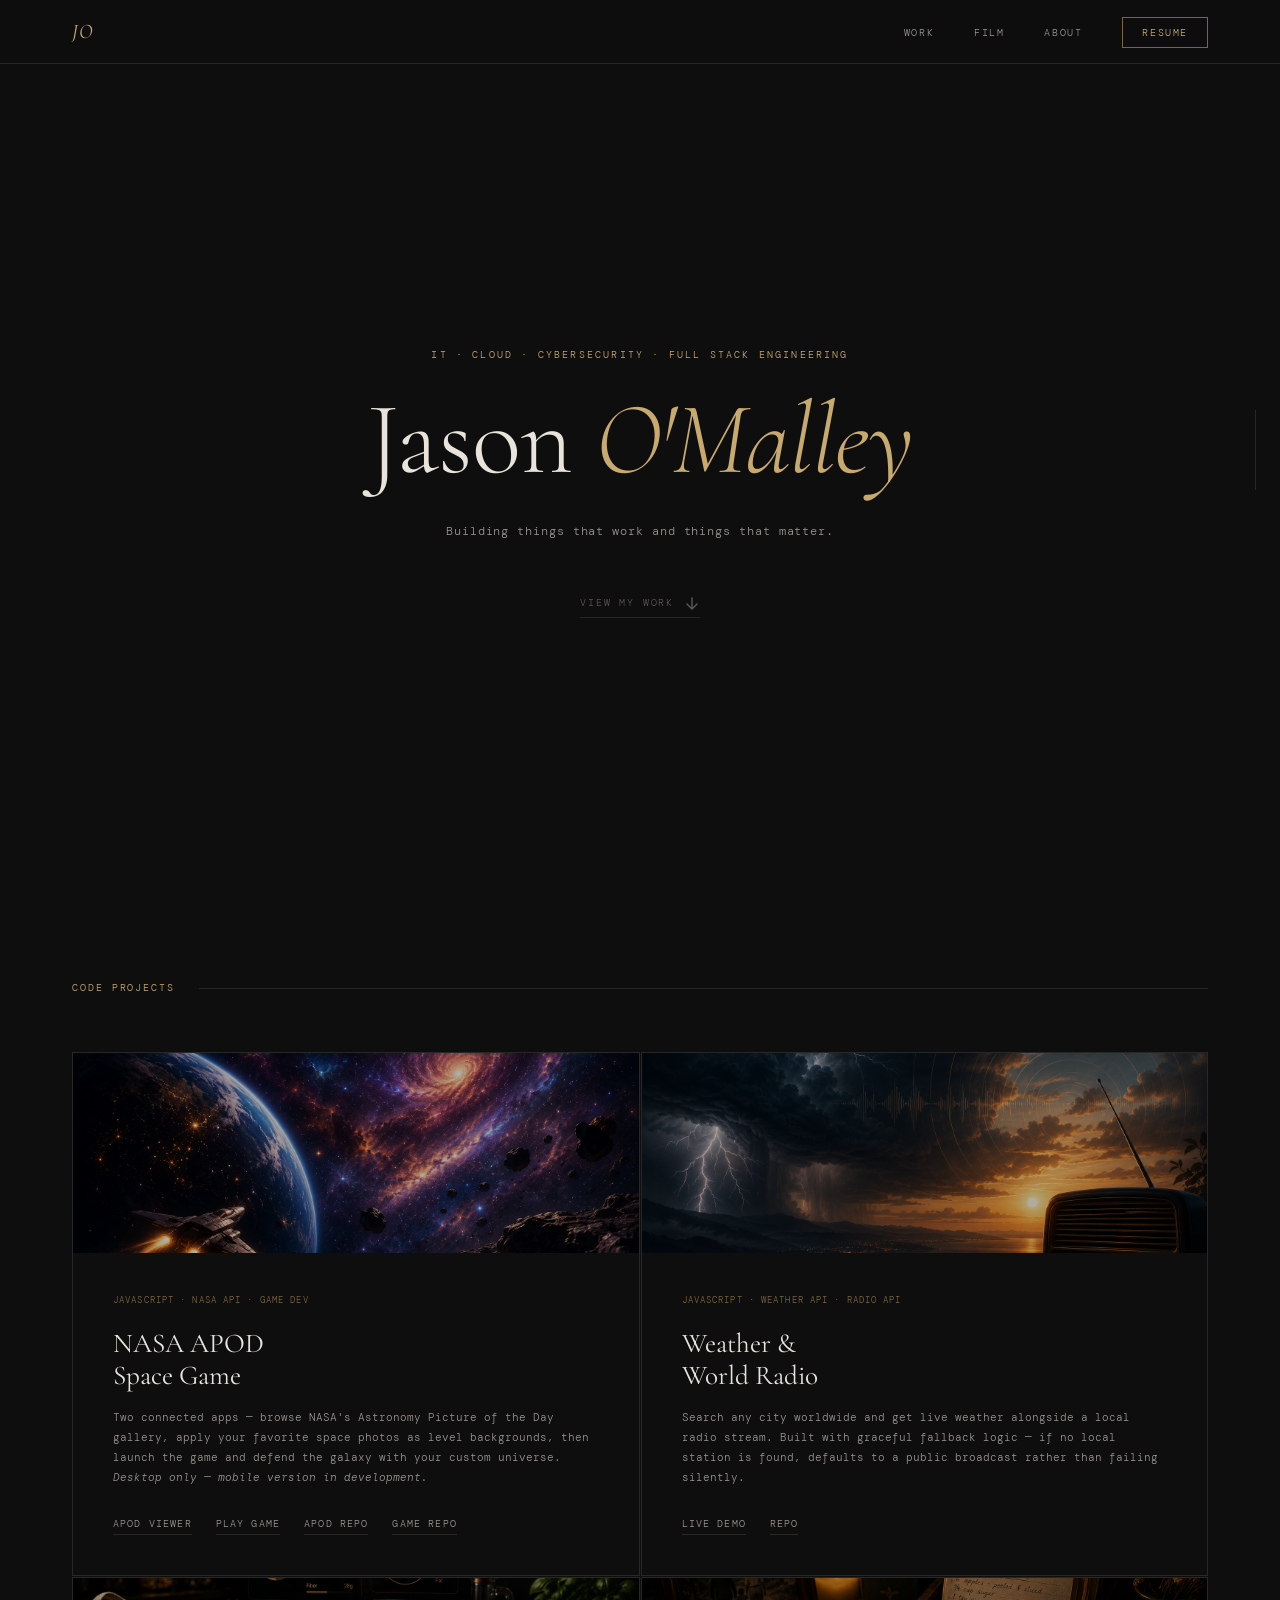
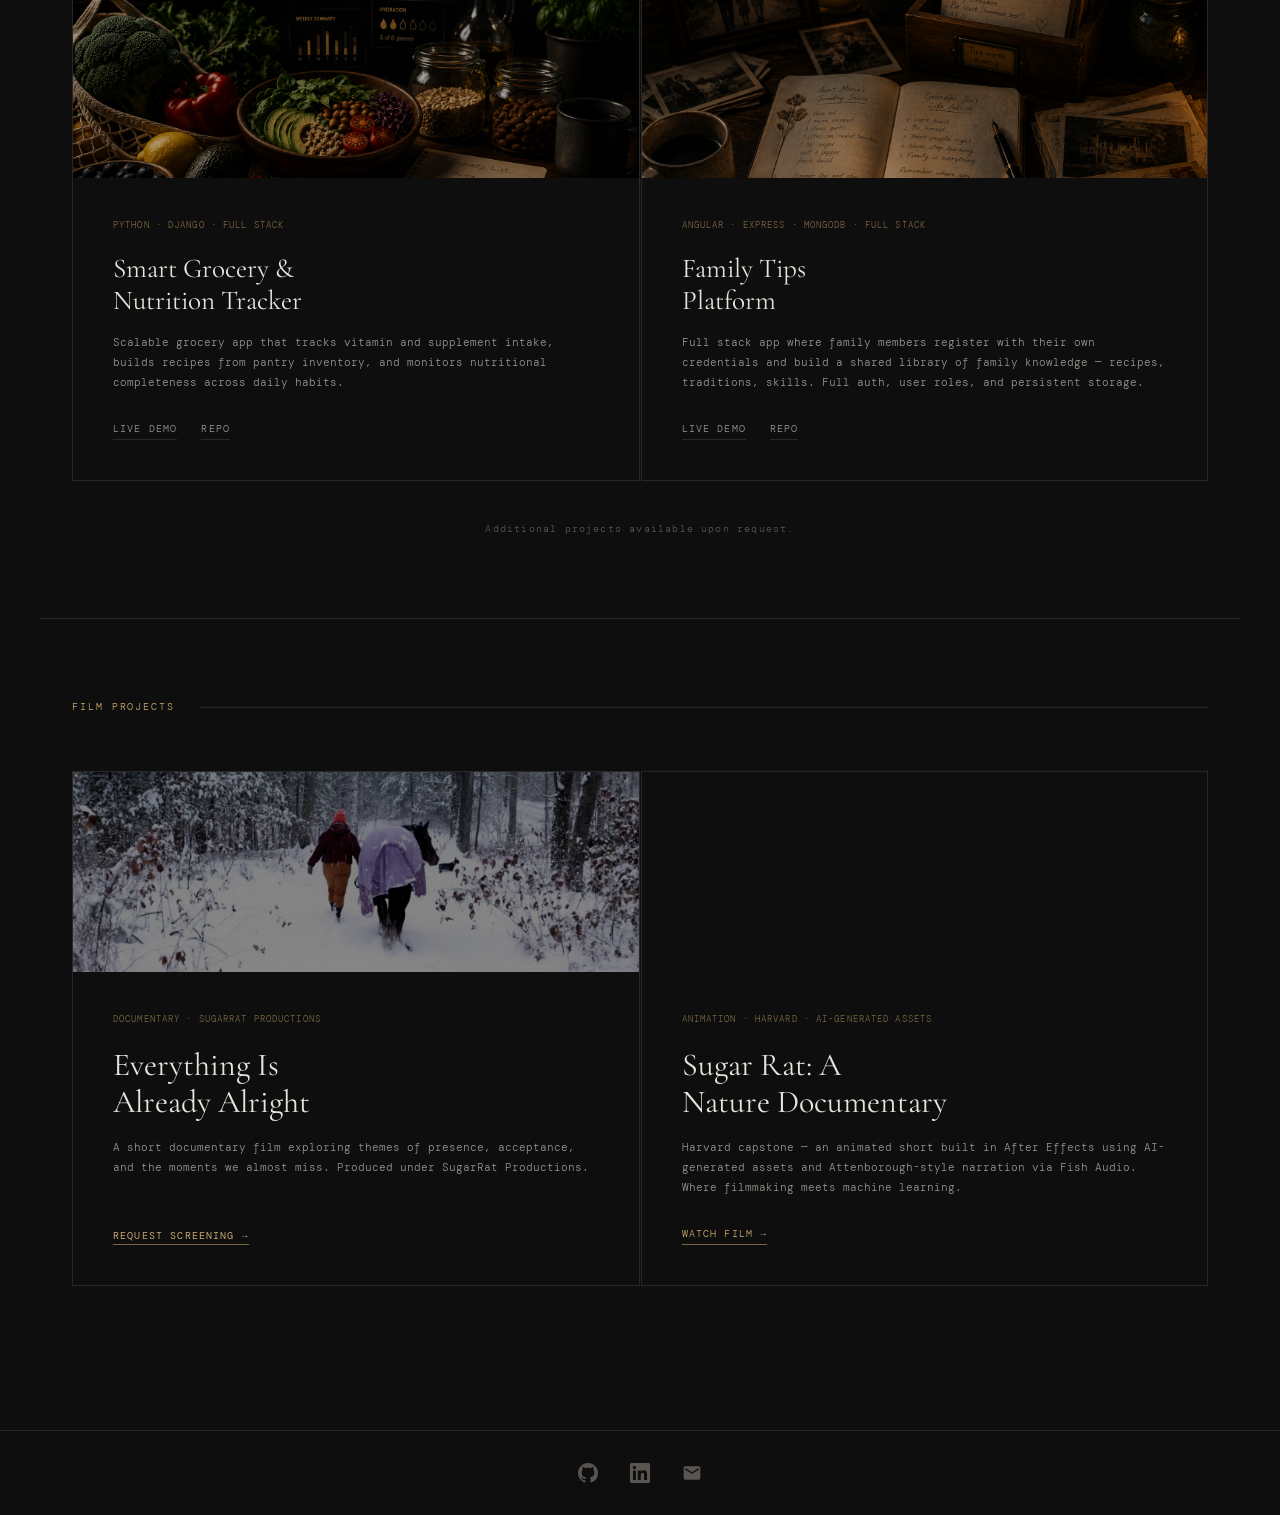
==== commit be332fb3: "Update navbar link to point to root directory" ====
--- a/index.html
+++ b/index.html
@@ -21,7 +21,7 @@
   <!-- Nav -->
   <nav id="navbar">
     <div class="nav-inner">
-      <a href="index.html" class="nav-logo">JO</a>
+      <a href="/" class="nav-logo">JO</a>
       <ul class="nav-links">
         <li><a href="#code" class="nav-link">Work</a></li>
         <li><a href="#film" class="nav-link">Film</a></li>
